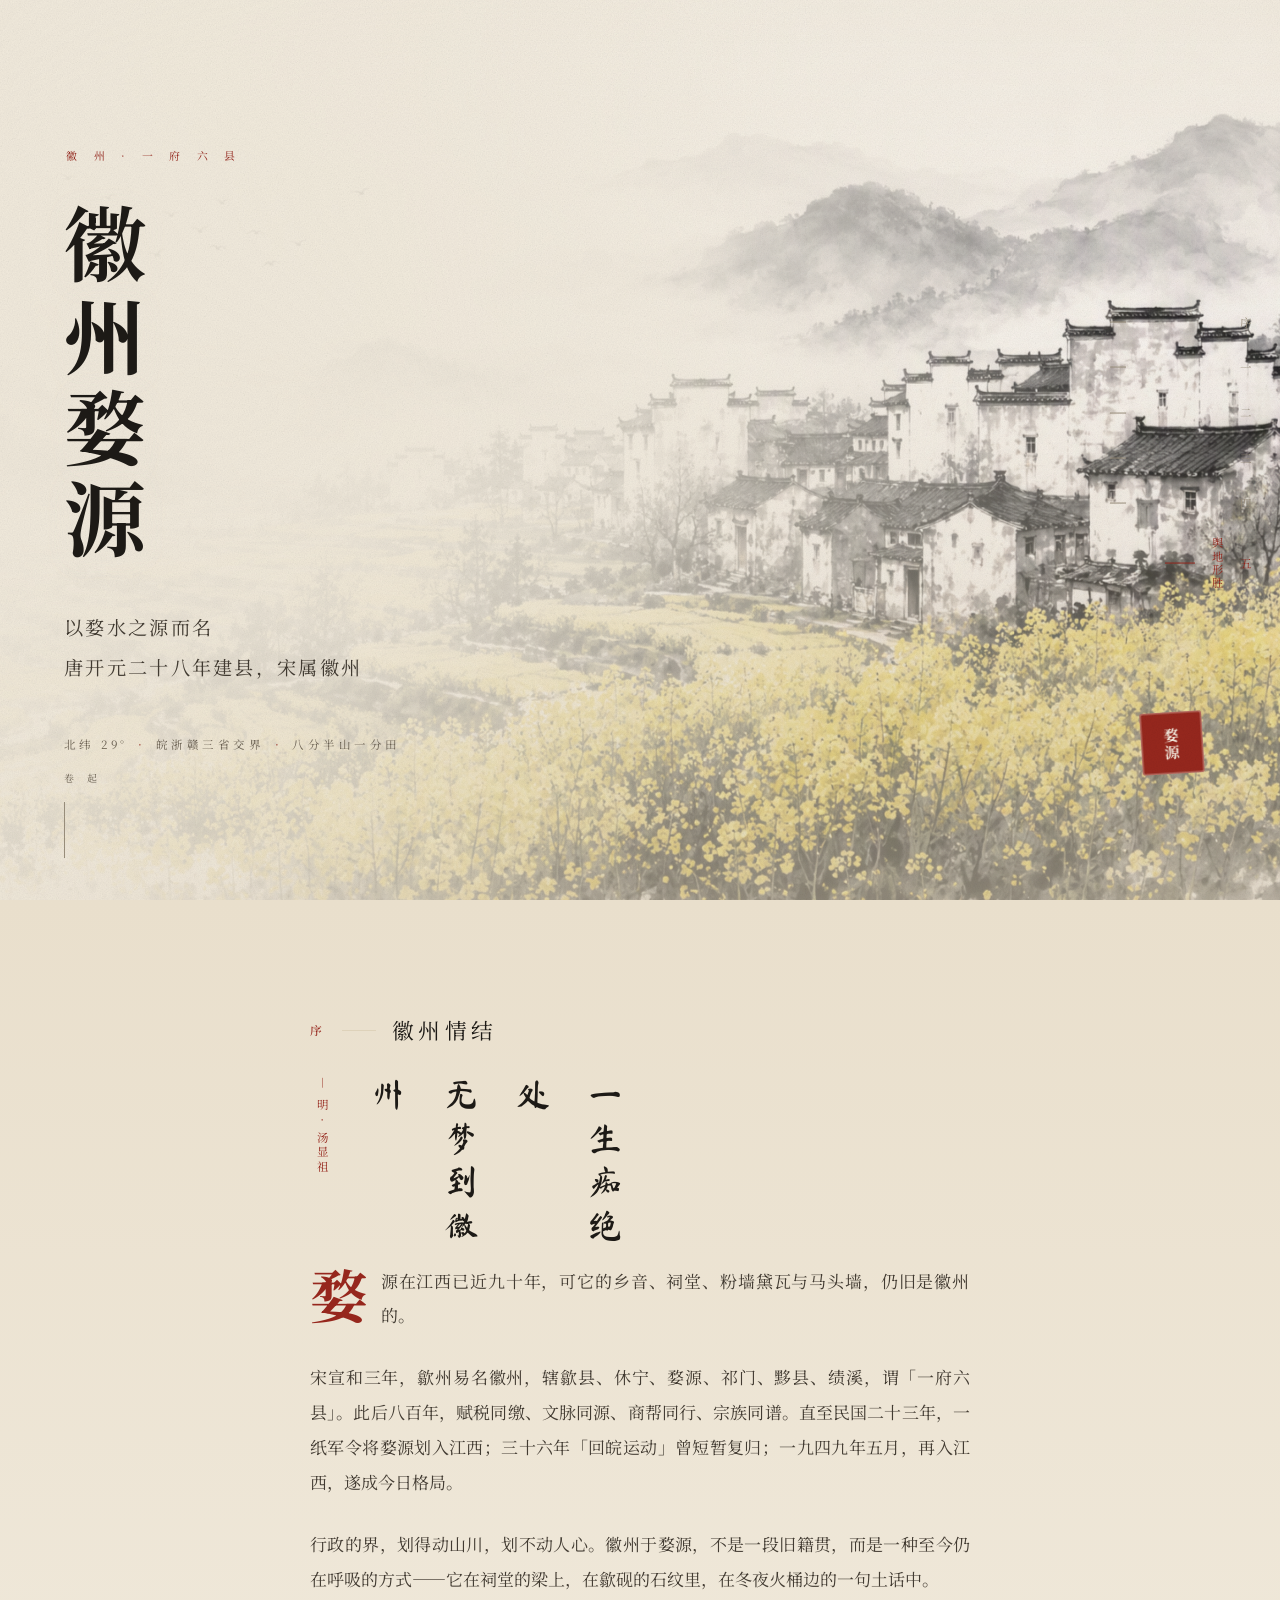
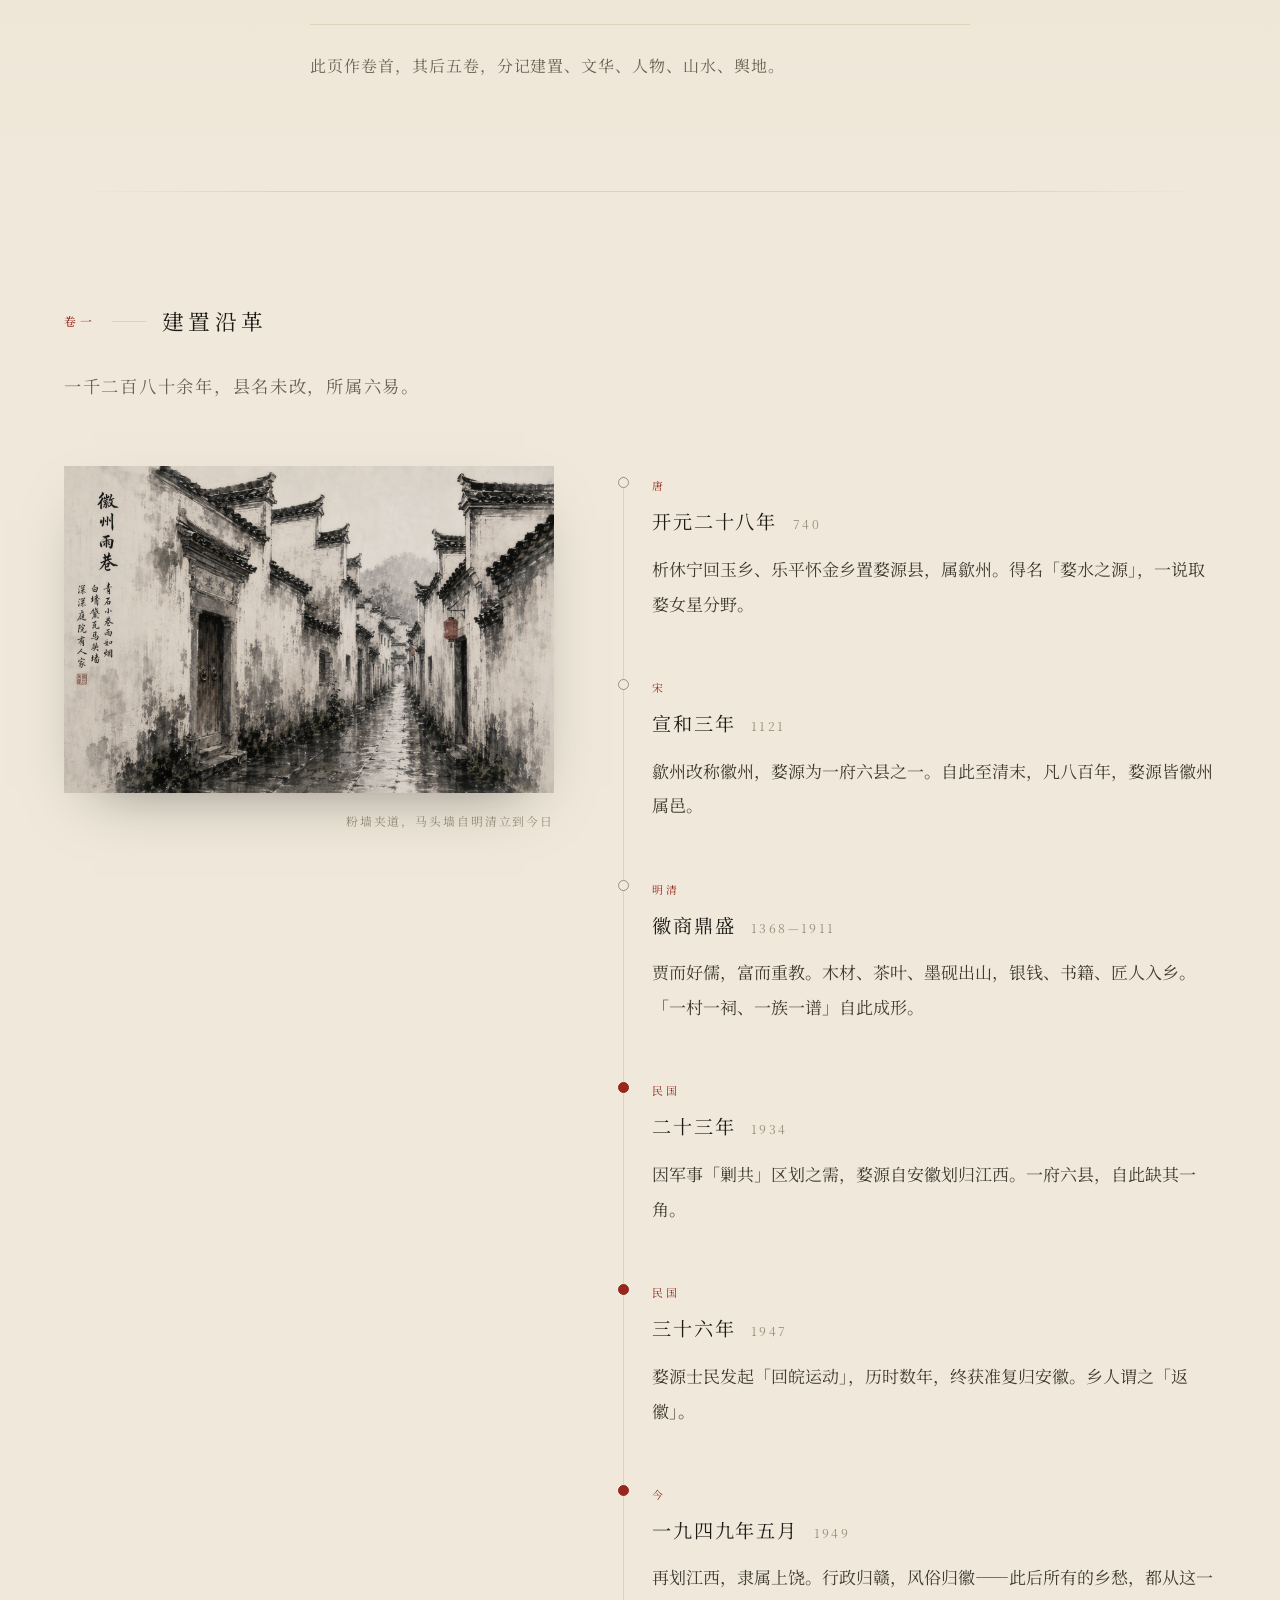
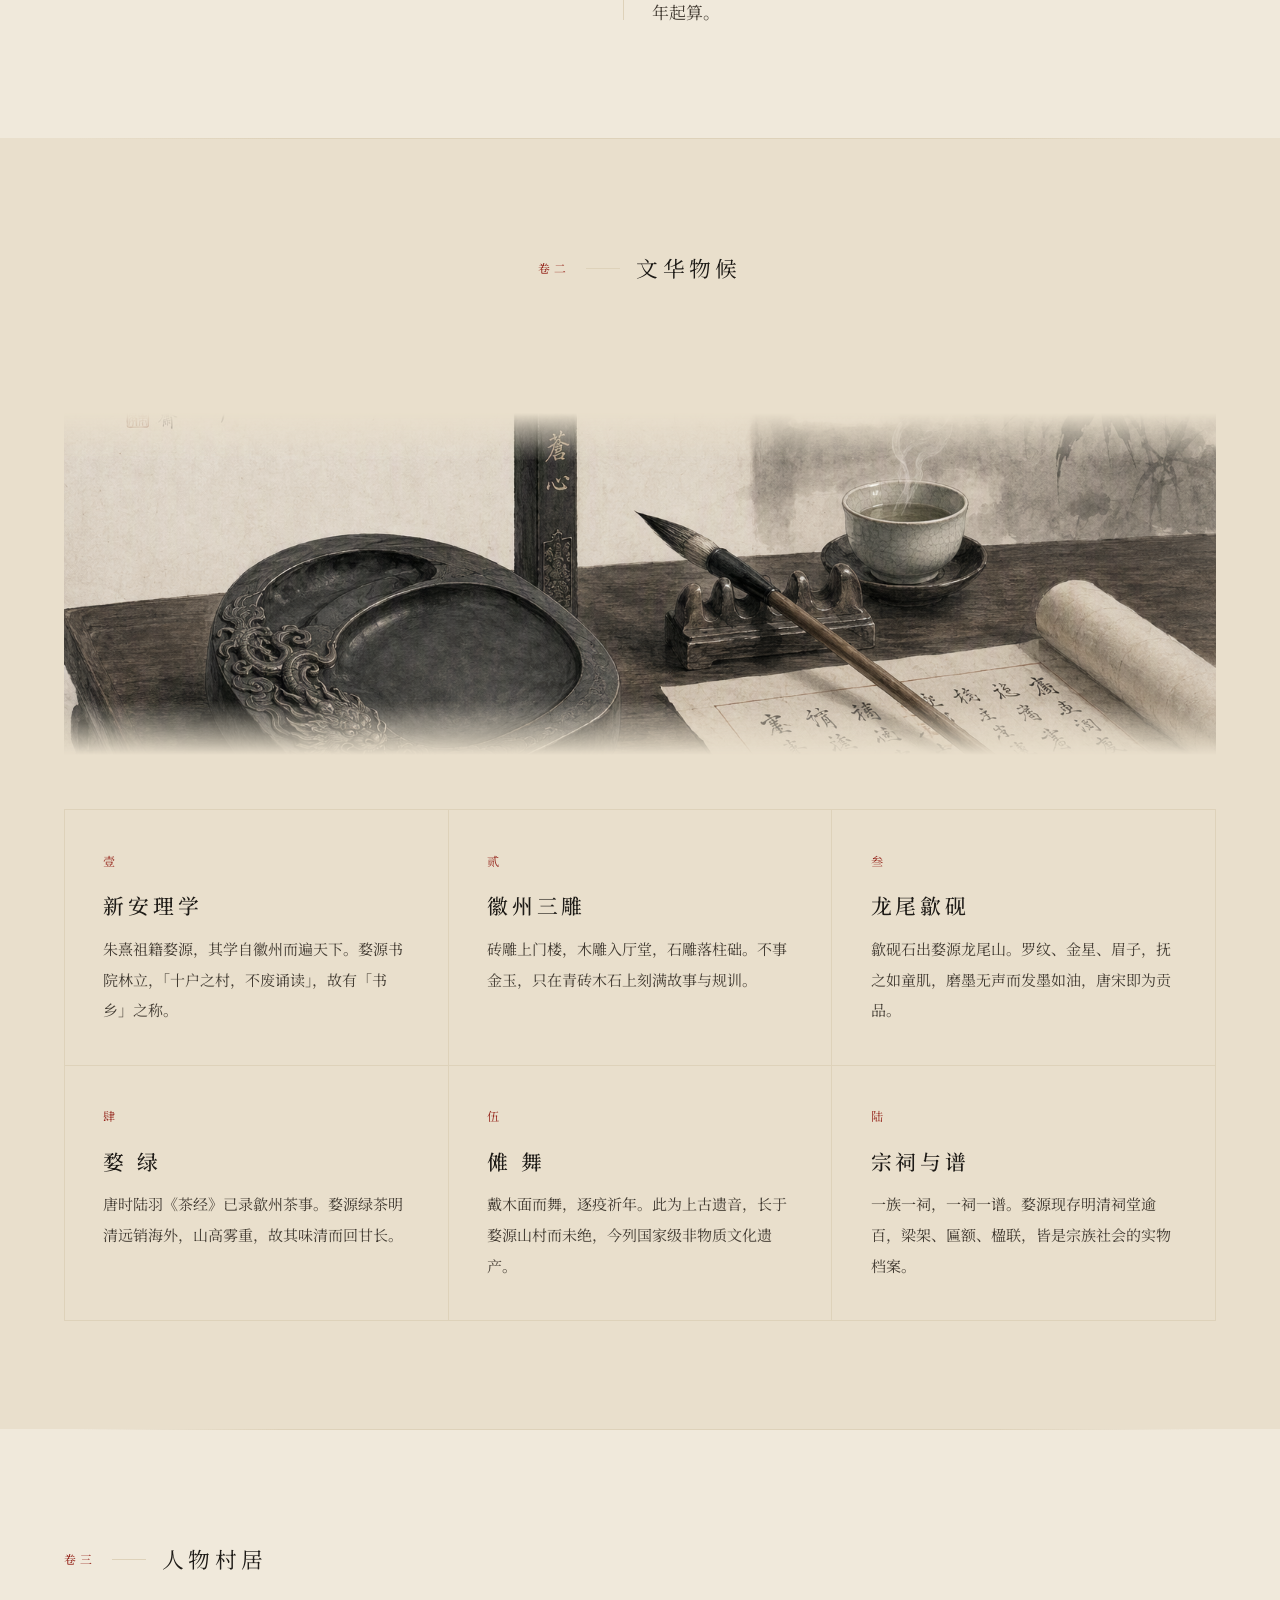
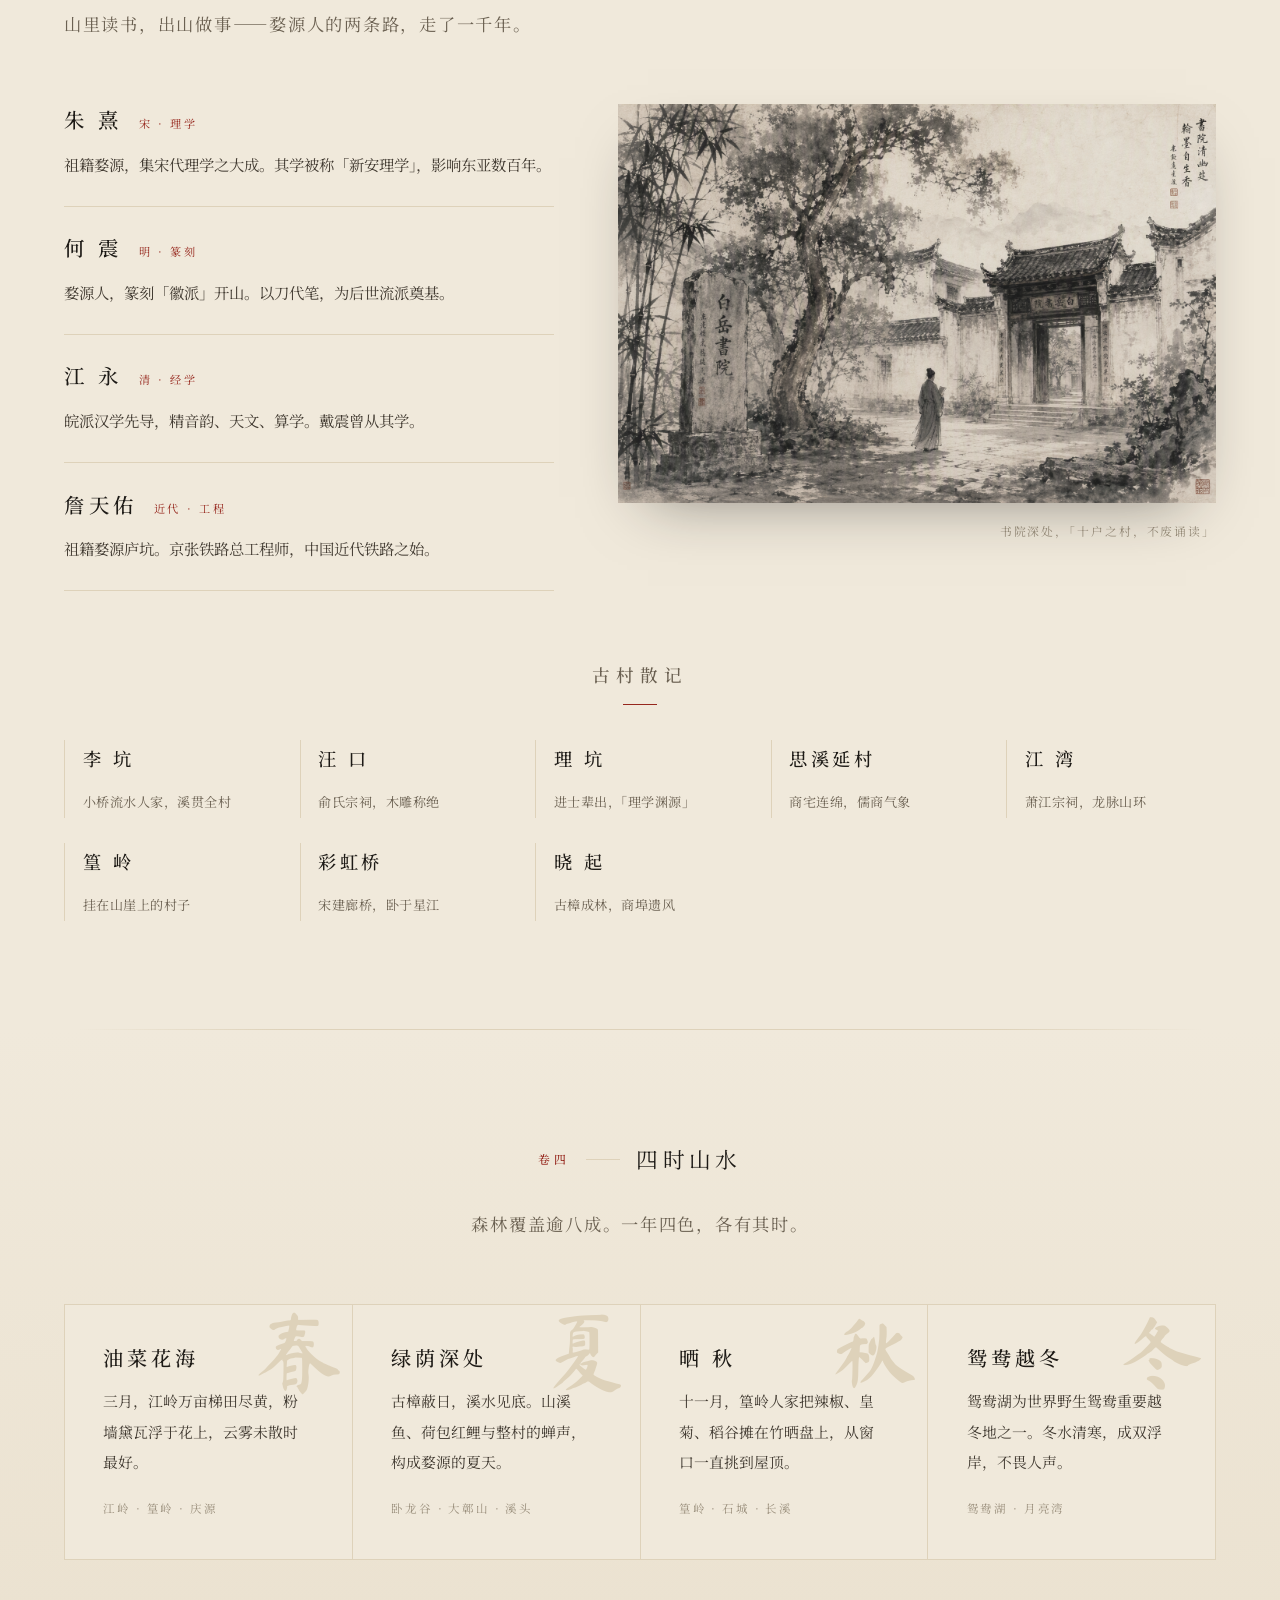
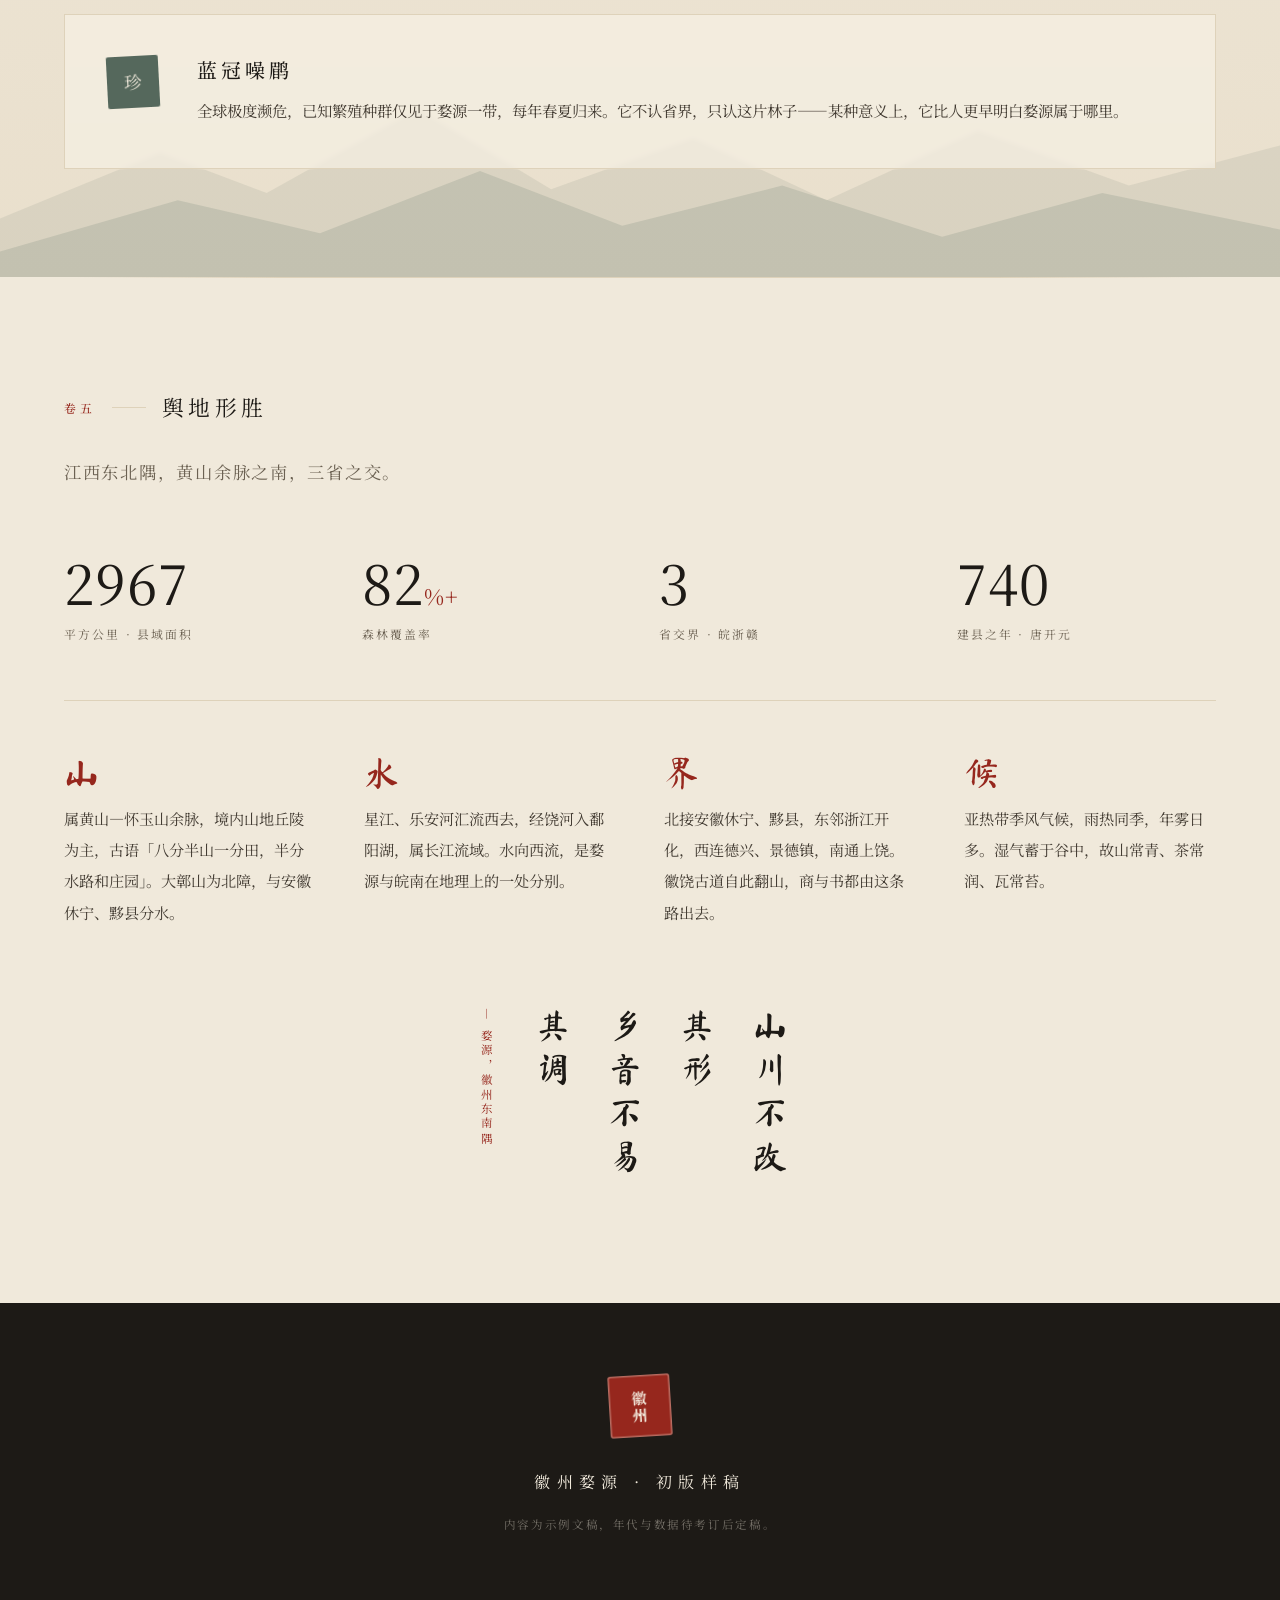
==== index.html @ 21526122 "新增条目详情页，首页内容可点开细读 首页只承载简介，人物、古村落、文化条目各自链到 detail.html?id=分类.条目， 共 18 篇详录。数据按三类拆成独立文件挂全局变量，不用 fetch， " ====
<!DOCTYPE html>
<html lang="zh-Hans">
<head>
<meta charset="UTF-8">
<meta name="viewport" content="width=device-width, initial-scale=1.0">
<title>徽州婺源 · 一府六县的东南隅</title>
<meta name="description" content="婺源，唐开元建县，宋属徽州，一府六县之一。此处记其历史、文化、人文、自然与地理。">
<link rel="preconnect" href="https://fonts.googleapis.com">
<link rel="preconnect" href="https://fonts.gstatic.com" crossorigin>
<link href="https://fonts.googleapis.com/css2?family=Noto+Serif+SC:wght@300;400;500;700;900&family=Ma+Shan+Zheng&display=swap" rel="stylesheet">
<link rel="stylesheet" href="assets/css/styles.css">
</head>
<body>

<div class="grain" aria-hidden="true"></div>

<!-- 侧边卷目 -->
<nav class="sidenav" aria-label="卷目">
  <ol>
    <li><a href="#xu" data-label="序"><span class="sidenav__tick"></span><span class="sidenav__txt">徽州情结</span></a></li>
    <li><a href="#shi" data-label="一"><span class="sidenav__tick"></span><span class="sidenav__txt">建置沿革</span></a></li>
    <li><a href="#wen" data-label="二"><span class="sidenav__tick"></span><span class="sidenav__txt">文华物候</span></a></li>
    <li><a href="#ren" data-label="三"><span class="sidenav__tick"></span><span class="sidenav__txt">人物村居</span></a></li>
    <li><a href="#zi" data-label="四"><span class="sidenav__tick"></span><span class="sidenav__txt">四时山水</span></a></li>
    <li><a href="#di" data-label="五"><span class="sidenav__tick"></span><span class="sidenav__txt">舆地形胜</span></a></li>
  </ol>
</nav>

<!-- 卷首 -->
<header class="hero">
  <div class="hero__img" style="background-image:url('assets/images/hero.png')"></div>
  <div class="hero__wash" aria-hidden="true"></div>

  <div class="hero__inner">
    <p class="hero__eyebrow">徽 州 · 一 府 六 县</p>
    <h1 class="hero__title" aria-label="徽州婺源">
      <span>徽</span><span>州</span><span>婺</span><span>源</span>
    </h1>
    <p class="hero__sub">以婺水之源而名<br>唐开元二十八年建县，宋属徽州</p>

    <div class="hero__meta">
      <span>北纬 29°</span><em>·</em><span>皖浙赣三省交界</span><em>·</em><span>八分半山一分田</span>
    </div>
  </div>

  <div class="seal seal--hero" aria-hidden="true"><span>婺</span><span>源</span></div>

  <a class="hero__scroll" href="#xu" aria-label="向下阅读">
    <span class="hero__scroll-txt">卷 起</span>
    <span class="hero__scroll-line"></span>
  </a>
</header>

<main>

<!-- 序 -->
<section class="chapter chapter--xu" id="xu">
  <div class="wrap wrap--narrow">
    <div class="ch-mark reveal"><b>序</b><i></i><span>徽州情结</span></div>

    <blockquote class="verse reveal">
      <p>一生痴绝处<br>无梦到徽州</p>
      <cite>— 明 · 汤显祖</cite>
    </blockquote>

    <div class="prose reveal">
      <p><span class="dropcap">婺</span>源在江西已近九十年，可它的乡音、祠堂、粉墙黛瓦与马头墙，仍旧是徽州的。</p>
      <p>宋宣和三年，歙州易名徽州，辖歙县、休宁、婺源、祁门、黟县、绩溪，谓「一府六县」。此后八百年，赋税同缴、文脉同源、商帮同行、宗族同谱。直至民国二十三年，一纸军令将婺源划入江西；三十六年「回皖运动」曾短暂复归；一九四九年五月，再入江西，遂成今日格局。</p>
      <p>行政的界，划得动山川，划不动人心。徽州于婺源，不是一段旧籍贯，而是一种至今仍在呼吸的方式——它在祠堂的梁上，在歙砚的石纹里，在冬夜火桶边的一句土话中。</p>
      <p class="prose__sign">此页作卷首，其后五卷，分记建置、文华、人物、山水、舆地。</p>
    </div>
  </div>
</section>

<!-- 卷一 历史 -->
<section class="chapter chapter--shi" id="shi">
  <div class="wrap">
    <div class="ch-head">
      <div class="ch-mark reveal"><b>卷一</b><i></i><span>建置沿革</span></div>
      <p class="ch-lede reveal">一千二百八十余年，县名未改，所属六易。</p>
    </div>

    <div class="split">
      <figure class="split__fig reveal">
        <img src="assets/images/history.png" alt="徽州古巷，粉墙马头墙夹一线青石路" loading="lazy">
        <figcaption>粉墙夹道，马头墙自明清立到今日</figcaption>
      </figure>

      <ol class="timeline">
        <li class="reveal">
          <span class="timeline__era">唐</span>
          <span class="timeline__year">开元二十八年<em>740</em></span>
          <p>析休宁回玉乡、乐平怀金乡置婺源县，属歙州。得名「婺水之源」，一说取婺女星分野。</p>
        </li>
        <li class="reveal">
          <span class="timeline__era">宋</span>
          <span class="timeline__year">宣和三年<em>1121</em></span>
          <p>歙州改称徽州，婺源为一府六县之一。自此至清末，凡八百年，婺源皆徽州属邑。</p>
        </li>
        <li class="reveal">
          <span class="timeline__era">明清</span>
          <span class="timeline__year">徽商鼎盛<em>1368—1911</em></span>
          <p>贾而好儒，富而重教。木材、茶叶、墨砚出山，银钱、书籍、匠人入乡。「一村一祠、一族一谱」自此成形。</p>
        </li>
        <li class="reveal timeline--turn">
          <span class="timeline__era">民国</span>
          <span class="timeline__year">二十三年<em>1934</em></span>
          <p>因军事「剿共」区划之需，婺源自安徽划归江西。一府六县，自此缺其一角。</p>
        </li>
        <li class="reveal timeline--turn">
          <span class="timeline__era">民国</span>
          <span class="timeline__year">三十六年<em>1947</em></span>
          <p>婺源士民发起「回皖运动」，历时数年，终获准复归安徽。乡人谓之「返徽」。</p>
        </li>
        <li class="reveal timeline--turn">
          <span class="timeline__era">今</span>
          <span class="timeline__year">一九四九年五月<em>1949</em></span>
          <p>再划江西，隶属上饶。行政归赣，风俗归徽——此后所有的乡愁，都从这一年起算。</p>
        </li>
      </ol>
    </div>
  </div>
</section>

<!-- 卷二 文化 -->
<section class="chapter chapter--wen" id="wen">
  <div class="wrap">
    <div class="ch-head ch-head--center">
      <div class="ch-mark reveal"><b>卷二</b><i></i><span>文华物候</span></div>
      <p class="ch-lede reveal">徽州文化的一支，长在婺源的山里：理学、三雕、砚墨、茶与傩。</p>
    </div>

    <figure class="banner reveal">
      <img src="assets/images/culture.png" alt="歙砚、墨条、毛笔与茶盏" loading="lazy">
    </figure>

    <div class="cards">
      <a class="card reveal" href="detail.html?id=culture.lixue">
        <span class="card__num">壹</span>
        <h3>新安理学</h3>
        <p>朱熹祖籍婺源，其学自徽州而遍天下。婺源书院林立，「十户之村，不废诵读」，故有「书乡」之称。</p>
      </a>
      <a class="card reveal" href="detail.html?id=culture.sandiao">
        <span class="card__num">贰</span>
        <h3>徽州三雕</h3>
        <p>砖雕上门楼，木雕入厅堂，石雕落柱础。不事金玉，只在青砖木石上刻满故事与规训。</p>
      </a>
      <a class="card reveal" href="detail.html?id=culture.yanshi">
        <span class="card__num">叁</span>
        <h3>龙尾歙砚</h3>
        <p>歙砚石出婺源龙尾山。罗纹、金星、眉子，抚之如童肌，磨墨无声而发墨如油，唐宋即为贡品。</p>
      </a>
      <a class="card reveal" href="detail.html?id=culture.wulv">
        <span class="card__num">肆</span>
        <h3>婺 绿</h3>
        <p>唐时陆羽《茶经》已录歙州茶事。婺源绿茶明清远销海外，山高雾重，故其味清而回甘长。</p>
      </a>
      <a class="card reveal" href="detail.html?id=culture.nuowu">
        <span class="card__num">伍</span>
        <h3>傩 舞</h3>
        <p>戴木面而舞，逐疫祈年。此为上古遗音，长于婺源山村而未绝，今列国家级非物质文化遗产。</p>
      </a>
      <a class="card reveal" href="detail.html?id=culture.zongci">
        <span class="card__num">陆</span>
        <h3>宗祠与谱</h3>
        <p>一族一祠，一祠一谱。婺源现存明清祠堂逾百，梁架、匾额、楹联，皆是宗族社会的实物档案。</p>
      </a>
    </div>
  </div>
</section>

<!-- 卷三 人文 -->
<section class="chapter chapter--ren" id="ren">
  <div class="wrap">
    <div class="ch-head">
      <div class="ch-mark reveal"><b>卷三</b><i></i><span>人物村居</span></div>
      <p class="ch-lede reveal">山里读书，出山做事——婺源人的两条路，走了一千年。</p>
    </div>

    <div class="split split--rev">
      <figure class="split__fig reveal">
        <img src="assets/images/people.png" alt="徽州书院庭院，古木石阶与白墙黑瓦" loading="lazy">
        <figcaption>书院深处，「十户之村，不废诵读」</figcaption>
      </figure>

      <ul class="people">
        <li class="reveal"><h4><a class="lnk" href="detail.html?id=people.zhuxi">朱 熹</a></h4><span>宋 · 理学</span><p>祖籍婺源，集宋代理学之大成。其学被称「新安理学」，影响东亚数百年。</p></li>
        <li class="reveal"><h4><a class="lnk" href="detail.html?id=people.hezhen">何 震</a></h4><span>明 · 篆刻</span><p>婺源人，篆刻「徽派」开山。以刀代笔，为后世流派奠基。</p></li>
        <li class="reveal"><h4><a class="lnk" href="detail.html?id=people.jiangyong">江 永</a></h4><span>清 · 经学</span><p>皖派汉学先导，精音韵、天文、算学。戴震曾从其学。</p></li>
        <li class="reveal"><h4><a class="lnk" href="detail.html?id=people.zhantianyou">詹天佑</a></h4><span>近代 · 工程</span><p>祖籍婺源庐坑。京张铁路总工程师，中国近代铁路之始。</p></li>
      </ul>
    </div>

    <div class="villages">
      <h3 class="villages__t reveal">古村散记</h3>
      <div class="villages__grid">
        <a class="vil reveal" href="detail.html?id=villages.likeng"><b>李 坑</b><span>小桥流水人家，溪贯全村</span></a>
        <a class="vil reveal" href="detail.html?id=villages.wangkou"><b>汪 口</b><span>俞氏宗祠，木雕称绝</span></a>
        <a class="vil reveal" href="detail.html?id=villages.liyuan"><b>理 坑</b><span>进士辈出，「理学渊源」</span></a>
        <a class="vil reveal" href="detail.html?id=villages.sixiyancun"><b>思溪延村</b><span>商宅连绵，儒商气象</span></a>
        <a class="vil reveal" href="detail.html?id=villages.jiangwan"><b>江 湾</b><span>萧江宗祠，龙脉山环</span></a>
        <a class="vil reveal" href="detail.html?id=villages.huangling"><b>篁 岭</b><span>挂在山崖上的村子</span></a>
        <a class="vil reveal" href="detail.html?id=villages.hongqiao"><b>彩虹桥</b><span>宋建廊桥，卧于星江</span></a>
        <a class="vil reveal" href="detail.html?id=villages.xiaoqi"><b>晓 起</b><span>古樟成林，商埠遗风</span></a>
      </div>
    </div>
  </div>
</section>

<!-- 卷四 自然 -->
<section class="chapter chapter--zi" id="zi">
  <div class="ink-mountains" aria-hidden="true">
    <svg viewBox="0 0 1440 320" preserveAspectRatio="none">
      <path d="M0 240 L180 150 L300 205 L470 90 L620 200 L780 130 L930 215 L1100 120 L1270 195 L1440 140 L1440 320 L0 320Z" fill="currentColor" opacity=".10"/>
      <path d="M0 285 L200 215 L360 260 L540 175 L700 250 L880 195 L1060 265 L1240 205 L1440 255 L1440 320 L0 320Z" fill="currentColor" opacity=".16"/>
    </svg>
  </div>

  <div class="wrap">
    <div class="ch-head ch-head--center">
      <div class="ch-mark reveal"><b>卷四</b><i></i><span>四时山水</span></div>
      <p class="ch-lede reveal">森林覆盖逾八成。一年四色，各有其时。</p>
    </div>

    <div class="seasons">
      <article class="season season--spring reveal">
        <span class="season__ord">春</span>
        <h3>油菜花海</h3>
        <p>三月，江岭万亩梯田尽黄，粉墙黛瓦浮于花上，云雾未散时最好。</p>
        <em class="season__tag">江岭 · 篁岭 · 庆源</em>
      </article>
      <article class="season season--summer reveal">
        <span class="season__ord">夏</span>
        <h3>绿荫深处</h3>
        <p>古樟蔽日，溪水见底。山溪鱼、荷包红鲤与整村的蝉声，构成婺源的夏天。</p>
        <em class="season__tag">卧龙谷 · 大鄣山 · 溪头</em>
      </article>
      <article class="season season--autumn reveal">
        <span class="season__ord">秋</span>
        <h3>晒 秋</h3>
        <p>十一月，篁岭人家把辣椒、皇菊、稻谷摊在竹晒盘上，从窗口一直挑到屋顶。</p>
        <em class="season__tag">篁岭 · 石城 · 长溪</em>
      </article>
      <article class="season season--winter reveal">
        <span class="season__ord">冬</span>
        <h3>鸳鸯越冬</h3>
        <p>鸳鸯湖为世界野生鸳鸯重要越冬地之一。冬水清寒，成双浮岸，不畏人声。</p>
        <em class="season__tag">鸳鸯湖 · 月亮湾</em>
      </article>
    </div>

    <div class="rare reveal">
      <div class="rare__mark">珍</div>
      <div class="rare__body">
        <h3>蓝冠噪鹛</h3>
        <p>全球极度濒危，已知繁殖种群仅见于婺源一带，每年春夏归来。它不认省界，只认这片林子——某种意义上，它比人更早明白婺源属于哪里。</p>
      </div>
    </div>
  </div>
</section>

<!-- 卷五 地理 -->
<section class="chapter chapter--di" id="di">
  <div class="wrap">
    <div class="ch-head">
      <div class="ch-mark reveal"><b>卷五</b><i></i><span>舆地形胜</span></div>
      <p class="ch-lede reveal">江西东北隅，黄山余脉之南，三省之交。</p>
    </div>

    <div class="figures">
      <div class="fig reveal"><b>2967</b><span>平方公里 · 县域面积</span></div>
      <div class="fig reveal"><b>82<i>%+</i></b><span>森林覆盖率</span></div>
      <div class="fig reveal"><b>3</b><span>省交界 · 皖浙赣</span></div>
      <div class="fig reveal"><b>740</b><span>建县之年 · 唐开元</span></div>
    </div>

    <div class="geo">
      <div class="geo__col reveal">
        <h4>山</h4>
        <p>属黄山—怀玉山余脉，境内山地丘陵为主，古语「八分半山一分田，半分水路和庄园」。大鄣山为北障，与安徽休宁、黟县分水。</p>
      </div>
      <div class="geo__col reveal">
        <h4>水</h4>
        <p>星江、乐安河汇流西去，经饶河入鄱阳湖，属长江流域。水向西流，是婺源与皖南在地理上的一处分别。</p>
      </div>
      <div class="geo__col reveal">
        <h4>界</h4>
        <p>北接安徽休宁、黟县，东邻浙江开化，西连德兴、景德镇，南通上饶。徽饶古道自此翻山，商与书都由这条路出去。</p>
      </div>
      <div class="geo__col reveal">
        <h4>候</h4>
        <p>亚热带季风气候，雨热同季，年雾日多。湿气蓄于谷中，故山常青、茶常润、瓦常苔。</p>
      </div>
    </div>

    <blockquote class="verse verse--end reveal">
      <p>山川不改其形<br>乡音不易其调</p>
      <cite>— 婺源，徽州东南隅</cite>
    </blockquote>
  </div>
</section>

</main>

<footer class="foot">
  <div class="wrap">
    <div class="foot__seal seal" aria-hidden="true"><span>徽</span><span>州</span></div>
    <p class="foot__line">徽州婺源 · 初版样稿</p>
    <p class="foot__note">内容为示例文稿，年代与数据待考订后定稿。</p>
  </div>
</footer>

<script src="assets/js/main.js"></script>
</body>
</html>
---- assets/css/styles.css ----
/* ============================================================
   徽州婺源 — 初版样式
   宣纸 / 墨 / 朱砂 / 远山青
   ============================================================ */

:root{
  --paper:        #f0e9db;
  --paper-warm:   #e9dfcc;
  --paper-deep:   #ded2ba;
  --ink:          #1d1a16;
  --ink-soft:     #423b32;
  --ink-mid:      #6b6152;
  --ink-faint:    #9a8f7c;
  --cinnabar:     #96271d;
  --cinnabar-lit: #b23a26;
  --celadon:      #55685c;
  --gold:         #9c7c37;

  --serif: "Noto Serif SC", "Songti SC", "STSong", "Source Han Serif SC",
           "SimSun", "Georgia", serif;
  --kai:   "Kaiti SC", "STKaiti", "KaiTi", var(--serif);
  --hand:  "Ma Shan Zheng", var(--kai);

  --gut: clamp(1.5rem, 5vw, 6rem);
  --ease: cubic-bezier(.22,.61,.36,1);
}

*,*::before,*::after{ box-sizing:border-box; }

html{ scroll-behavior:smooth; }

body{
  margin:0;
  background:var(--paper);
  color:var(--ink-soft);
  font-family:var(--serif);
  font-weight:400;
  font-size:clamp(15px,.55vw + 13px,17px);
  line-height:2.05;
  -webkit-font-smoothing:antialiased;
  text-rendering:optimizeLegibility;
  overflow-x:hidden;
}

img{ display:block; max-width:100%; }
h1,h2,h3,h4{ font-weight:500; color:var(--ink); line-height:1.4; margin:0; }
p{ margin:0; }
a{ color:inherit; text-decoration:none; }
ol,ul{ margin:0; padding:0; list-style:none; }

/* ---------- 纸纹颗粒 ---------- */
.grain{
  position:fixed; inset:0; z-index:9999; pointer-events:none;
  opacity:.32; mix-blend-mode:multiply;
  background-image:url("data:image/svg+xml,%3Csvg xmlns='http://www.w3.org/2000/svg' width='220' height='220'%3E%3Cfilter id='n'%3E%3CfeTurbulence type='fractalNoise' baseFrequency='.82' numOctaves='4' stitchTiles='stitch'/%3E%3CfeColorMatrix type='saturate' values='0'/%3E%3C/filter%3E%3Crect width='220' height='220' filter='url(%23n)' opacity='.5'/%3E%3C/svg%3E");
}

/* ---------- 布局 ---------- */
.wrap{ width:min(1180px, 100% - var(--gut)*2); margin-inline:auto; }
.wrap--narrow{ width:min(660px, 100% - var(--gut)*2); }

.chapter{ position:relative; padding:clamp(6rem,12vh,11rem) 0; }
.chapter + .chapter::before{
  content:""; position:absolute; top:0; left:50%; transform:translateX(-50%);
  width:min(1180px,88%); height:1px;
  background:linear-gradient(90deg,transparent,var(--paper-deep) 18%,var(--paper-deep) 82%,transparent);
}

/* ============================================================
   卷首 HERO
   ============================================================ */
.hero{
  position:relative; min-height:100svh;
  display:flex; align-items:center;
  padding-block:clamp(3.5rem,9vh,6rem);
  overflow:hidden;
  background:var(--paper-warm);
}
.hero__img{
  position:absolute; inset:0;
  background-size:cover; background-position:center 58%;
  filter:saturate(.72) contrast(1.02);
  animation:heroDrift 40s var(--ease) forwards;
}
@keyframes heroDrift{ from{ transform:scale(1.1); } to{ transform:scale(1.005); } }

.hero__wash{
  position:absolute; inset:0;
  background:
    radial-gradient(118% 88% at 18% 45%, rgba(240,233,219,.97) 0%, rgba(240,233,219,.74) 30%, rgba(240,233,219,0) 62%),
    linear-gradient(100deg, rgba(240,233,219,.93) 0%, rgba(240,233,219,.6) 30%, rgba(240,233,219,0) 56%),
    linear-gradient(180deg, rgba(240,233,219,.68) 0%, rgba(240,233,219,0) 38%, rgba(222,210,186,.58) 100%);
}

.hero__inner{
  position:relative; z-index:2;
  width:min(1180px, 100% - var(--gut)*2); margin-inline:auto;
}

.hero__eyebrow{
  font-size:.68rem; letter-spacing:.62em; color:var(--cinnabar);
  margin-bottom:2.2rem; padding-left:.2em;
  opacity:0; animation:rise 1.1s .25s var(--ease) forwards;
}

.hero__title{
  writing-mode:vertical-rl; text-orientation:upright;
  font-size:clamp(3.2rem, 6.4vw, 5.4rem);
  font-weight:700; letter-spacing:.12em; line-height:1;
  color:var(--ink);
  height:auto; margin-bottom:2.4rem;
}
.hero__title span{
  display:inline-block; opacity:0;
  animation:brush 1.15s var(--ease) forwards;
  text-shadow:0 2px 26px rgba(240,233,219,.9);
}
.hero__title span:nth-child(1){ animation-delay:.45s; }
.hero__title span:nth-child(2){ animation-delay:.62s; }
.hero__title span:nth-child(3){ animation-delay:.79s; }
.hero__title span:nth-child(4){ animation-delay:.96s; }
@keyframes brush{
  from{ opacity:0; transform:translateY(-.34em); filter:blur(7px); }
  to  { opacity:1; transform:none;               filter:blur(0); }
}

.hero__sub{
  font-family:var(--kai);
  font-size:clamp(1rem,1.5vw,1.22rem); line-height:2.1;
  color:var(--ink-soft); letter-spacing:.12em;
  opacity:0; animation:rise 1.2s 1.25s var(--ease) forwards;
}

.hero__meta{
  display:flex; flex-wrap:wrap; align-items:center; gap:.9em;
  margin-top:2.8rem;
  font-size:.72rem; letter-spacing:.3em; color:var(--ink-mid);
  opacity:0; animation:rise 1.2s 1.5s var(--ease) forwards;
}
.hero__meta em{ color:var(--cinnabar); font-style:normal; }

@keyframes rise{ from{ opacity:0; transform:translateY(14px); } to{ opacity:1; transform:none; } }

.hero__scroll{
  position:absolute; z-index:3;
  left:max(var(--gut), (100vw - 1180px) / 2); bottom:2.6rem;
  display:flex; flex-direction:column; align-items:flex-start; gap:.9rem;
  opacity:0; animation:rise 1.2s 1.85s var(--ease) forwards;
}
.hero__scroll-txt{
  font-size:.62rem; letter-spacing:.5em; color:var(--ink-mid);
  text-shadow:0 0 12px rgba(240,233,219,.95), 0 0 5px rgba(240,233,219,.95);
}
.hero__scroll-line{
  width:1px; height:56px; background:var(--ink-faint);
  transform-origin:top; animation:drip 2.6s 2.6s infinite var(--ease);
}
@keyframes drip{ 0%,100%{ transform:scaleY(.35); opacity:.4; } 45%{ transform:scaleY(1); opacity:1; } }

/* ---------- 印章 ---------- */
.seal{
  display:grid; place-content:center;
  width:62px; height:62px;
  background:var(--cinnabar); color:#f6efe2;
  font-size:.94rem; font-weight:700; letter-spacing:.06em; line-height:1.15;
  border-radius:3px; padding:.35rem;
  box-shadow:inset 0 0 0 1.5px rgba(246,239,226,.35);
  transform:rotate(-3.5deg);
}
.seal span{ display:block; text-align:center; }
.seal--hero{
  position:absolute; z-index:3;
  right:clamp(1.6rem,6vw,7rem); bottom:clamp(4rem,14vh,9rem);
  opacity:0; animation:stamp .7s 2.1s var(--ease) forwards;
}
@keyframes stamp{
  0%  { opacity:0; transform:rotate(-3.5deg) scale(1.5); }
  60% { opacity:1; transform:rotate(-3.5deg) scale(.96); }
  100%{ opacity:1; transform:rotate(-3.5deg) scale(1); }
}

/* ============================================================
   侧边卷目
   ============================================================ */
.sidenav{
  position:fixed; z-index:60;
  right:clamp(.9rem,2vw,2.1rem); top:50%; transform:translateY(-50%);
}
.sidenav ol{ display:flex; flex-direction:column; gap:1.35rem; align-items:flex-end; }
.sidenav a{
  display:flex; align-items:center; gap:.7rem;
  font-size:.7rem; letter-spacing:.2em; color:var(--ink-faint);
  transition:color .4s var(--ease);
}
.sidenav__txt{
  writing-mode:vertical-rl;
  max-height:0; overflow:hidden; opacity:0;
  transition:max-height .5s var(--ease), opacity .4s var(--ease);
}
.sidenav__tick{
  width:16px; height:1px; background:currentColor;
  transition:width .4s var(--ease), background .4s var(--ease);
}
.sidenav a::after{
  content:attr(data-label);
  font-size:.72rem; color:inherit;
}
.sidenav a:hover,
.sidenav a.is-on{ color:var(--cinnabar); }
.sidenav a:hover .sidenav__tick,
.sidenav a.is-on .sidenav__tick{ width:30px; }
.sidenav a:hover .sidenav__txt{ max-height:8em; opacity:1; }
.sidenav a.is-on .sidenav__txt{ max-height:8em; opacity:1; }

/* ============================================================
   章节头
   ============================================================ */
.ch-mark{
  display:flex; align-items:center; gap:1rem;
  font-size:.74rem; letter-spacing:.34em; color:var(--ink-mid);
  margin-bottom:1.5rem;
}
.ch-mark b{
  font-weight:500; color:var(--cinnabar);
  writing-mode:horizontal-tb;
}
.ch-mark i{ width:34px; height:1px; background:var(--paper-deep); }
.ch-mark span{ color:var(--ink); font-size:1.36rem; letter-spacing:.2em; }

.ch-head{ margin-bottom:clamp(3rem,7vh,5.5rem); }
.ch-head--center{ text-align:center; }
.ch-head--center .ch-mark{ justify-content:center; }
.ch-lede{
  font-family:var(--kai);
  font-size:clamp(1rem,1.35vw,1.16rem); color:var(--ink-mid);
  letter-spacing:.1em; max-width:46em;
}
.ch-head--center .ch-lede{ margin-inline:auto; }

/* ============================================================
   序 · 徽州情结
   ============================================================ */
.chapter--xu{ background:linear-gradient(180deg,var(--paper-warm),var(--paper)); }

.verse{
  margin:0 0 3.4rem; padding:0;
  font-family:var(--hand);
  writing-mode:vertical-rl;
  height:11em; margin-inline:auto;
}
.verse p{
  font-size:clamp(1.5rem,3vw,2.15rem);
  letter-spacing:.28em; color:var(--ink);
  line-height:2.1;
}
.verse cite{
  display:block; font-family:var(--serif); font-style:normal;
  font-size:.72rem; letter-spacing:.24em; color:var(--cinnabar);
  margin-right:1.6em;
}
.verse--end{ margin:5rem auto 0; }

.prose p{ margin-bottom:1.6em; text-align:justify; text-justify:inter-ideograph; }
.prose p:last-child{ margin-bottom:0; }
.dropcap{
  float:left;
  font-size:3.4em; line-height:.92; font-weight:700;
  color:var(--cinnabar);
  margin:.06em .22em 0 0;
}
.prose__sign{
  font-family:var(--kai); color:var(--ink-mid);
  font-size:.94em; letter-spacing:.06em;
  padding-top:1.6em; border-top:1px solid var(--paper-deep);
}

/* ============================================================
   分栏（图 + 内容）
   ============================================================ */
.split{
  display:grid; grid-template-columns:minmax(0,.82fr) minmax(0,1fr);
  gap:clamp(2.5rem,5vw,5rem); align-items:start;
}
.split--rev .split__fig{ order:2; }

.split__fig{ margin:0; position:sticky; top:12vh; }
.split__fig img{
  width:100%; height:auto;
  filter:saturate(.7) contrast(1.03);
  box-shadow:0 24px 60px -30px rgba(29,26,22,.5);
}
.split__fig figcaption{
  margin-top:1rem; font-size:.74rem; letter-spacing:.16em;
  color:var(--ink-faint); text-align:right;
}

/* ---------- 年表 ---------- */
.timeline{ position:relative; padding-left:2.1rem; }
.timeline::before{
  content:""; position:absolute; left:5px; top:.6em; bottom:.6em;
  width:1px; background:var(--paper-deep);
}
.timeline li{ position:relative; padding-bottom:2.9rem; }
.timeline li:last-child{ padding-bottom:0; }
.timeline li::before{
  content:""; position:absolute; left:-2.1rem; top:.62em;
  width:11px; height:11px; border-radius:50%;
  background:var(--paper); border:1px solid var(--ink-faint);
}
.timeline--turn::before{ background:var(--cinnabar) !important; border-color:var(--cinnabar) !important; }

.timeline__era{
  display:inline-block;
  font-size:.68rem; letter-spacing:.3em; color:var(--cinnabar);
  margin-bottom:.3rem;
}
.timeline__year{
  display:flex; align-items:baseline; gap:.8em;
  font-size:1.2rem; color:var(--ink); letter-spacing:.1em;
  margin-bottom:.7rem;
}
.timeline__year em{
  font-style:normal; font-size:.76rem; letter-spacing:.2em;
  color:var(--ink-faint);
}
.timeline p{ color:var(--ink-soft); }

/* ============================================================
   卷二 文化
   ============================================================ */
.chapter--wen{ background:var(--paper-warm); }

.banner{ margin:0 0 clamp(2.5rem,6vh,4.5rem); overflow:hidden; }
.banner img{
  width:100%; height:clamp(230px,38vh,400px); object-fit:cover;
  object-position:center 60%;
  filter:saturate(.66) contrast(1.04);
  mask-image:linear-gradient(180deg,transparent,#000 14%,#000 84%,transparent);
}

.cards{
  display:grid; gap:1px;
  grid-template-columns:1fr;
  background:var(--paper-deep);
  border:1px solid var(--paper-deep);
}
@media (min-width:600px){ .cards{ grid-template-columns:repeat(2,1fr); } }
@media (min-width:900px){ .cards{ grid-template-columns:repeat(3,1fr); } }
.card{
  background:var(--paper-warm);
  padding:clamp(1.8rem,3vw,2.6rem);
  transition:background .55s var(--ease);
}
.card:hover{ background:var(--paper); }
.card__num{
  display:block; font-size:.76rem; letter-spacing:.3em;
  color:var(--cinnabar); margin-bottom:1.1rem;
}
.card h3{
  font-size:1.3rem; letter-spacing:.18em; margin-bottom:.85rem;
}
.card p{ font-size:.94rem; color:var(--ink-soft); }

/* ============================================================
   卷三 人文
   ============================================================ */
.people li{
  padding:1.6rem 0; border-bottom:1px solid var(--paper-deep);
}
.people li:first-child{ padding-top:0; }
.people h4{
  display:inline-block; font-size:1.28rem; letter-spacing:.22em;
  margin-right:1rem;
}
.people span{
  font-size:.7rem; letter-spacing:.24em; color:var(--cinnabar);
}
.people p{ margin-top:.6rem; color:var(--ink-soft); font-size:.96rem; }

.villages{ margin-top:clamp(3.5rem,8vh,6rem); }
.villages__t{
  font-size:1.1rem; letter-spacing:.34em; color:var(--ink-mid);
  text-align:center; margin-bottom:2.2rem;
}
.villages__t::after{
  content:""; display:block; width:34px; height:1px;
  background:var(--cinnabar); margin:1rem auto 0;
}
.villages__grid{
  display:grid; gap:1.6rem;
  grid-template-columns:repeat(auto-fit,minmax(180px,1fr));
}
.vil{
  border-left:1px solid var(--paper-deep); padding-left:1.1rem;
  transition:border-color .45s var(--ease);
}
.vil:hover{ border-color:var(--cinnabar); }
.vil b{
  display:block; font-size:1.14rem; font-weight:500; color:var(--ink);
  letter-spacing:.2em; margin-bottom:.35rem;
}
.vil span{ font-size:.82rem; color:var(--ink-mid); letter-spacing:.04em; }

/* ============================================================
   卷四 自然
   ============================================================ */
.chapter--zi{
  background:linear-gradient(180deg,var(--paper),var(--paper-warm));
  overflow:hidden;
}
.ink-mountains{
  position:absolute; left:0; right:0; bottom:0; z-index:0;
  color:var(--celadon); pointer-events:none;
}
.ink-mountains svg{ width:100%; height:clamp(180px,26vh,320px); display:block; }
.chapter--zi .wrap{ position:relative; z-index:1; }

.seasons{
  display:grid; gap:1px;
  grid-template-columns:1fr;
  background:var(--paper-deep); border:1px solid var(--paper-deep);
}
@media (min-width:560px){ .seasons{ grid-template-columns:repeat(2,1fr); } }
@media (min-width:1040px){ .seasons{ grid-template-columns:repeat(4,1fr); } }
.season{
  background:var(--paper);
  padding:clamp(1.9rem,3vw,2.5rem);
  position:relative; overflow:hidden;
}
.season__ord{
  position:absolute; right:.6rem; top:.2rem;
  font-family:var(--hand);
  font-size:5.4rem; line-height:1; color:var(--paper-deep);
  transition:color .6s var(--ease), transform .6s var(--ease);
}
.season:hover .season__ord{ transform:translateY(-4px); }
.season--spring:hover .season__ord{ color:#d8c274; }
.season--summer:hover .season__ord{ color:#8fa48c; }
.season--autumn:hover .season__ord{ color:#c58a53; }
.season--winter:hover .season__ord{ color:#93a4ac; }

.season h3{
  position:relative; font-size:1.26rem; letter-spacing:.2em;
  margin-bottom:.9rem;
}
.season p{ position:relative; font-size:.93rem; color:var(--ink-soft); }
.season__tag{
  position:relative; display:block; margin-top:1.2rem;
  font-style:normal; font-size:.72rem; letter-spacing:.16em;
  color:var(--ink-faint);
}

.rare{
  display:flex; gap:clamp(1.4rem,3vw,2.4rem); align-items:flex-start;
  margin-top:clamp(2.5rem,6vh,4rem);
  padding:clamp(1.8rem,3.4vw,2.6rem);
  background:rgba(246,240,228,.72);
  border:1px solid var(--paper-deep);
  backdrop-filter:blur(2px);
}
.rare__mark{
  flex:none; display:grid; place-content:center;
  width:52px; height:52px;
  background:var(--celadon); color:var(--paper);
  font-size:1.1rem; border-radius:2px;
  transform:rotate(-3deg);
}
.rare h3{ font-size:1.24rem; letter-spacing:.2em; margin-bottom:.7rem; }
.rare p{ color:var(--ink-soft); font-size:.96rem; }

/* ============================================================
   卷五 地理
   ============================================================ */
.figures{
  display:grid; gap:clamp(1.6rem,3vw,2.4rem);
  grid-template-columns:repeat(auto-fit,minmax(160px,1fr));
  padding-bottom:clamp(2.6rem,6vh,4rem);
  margin-bottom:clamp(2.6rem,6vh,4rem);
  border-bottom:1px solid var(--paper-deep);
}
.fig b{
  display:block; font-size:clamp(2.4rem,5vw,3.4rem);
  font-weight:400; color:var(--ink); letter-spacing:.02em; line-height:1.1;
}
.fig b i{ font-style:normal; font-size:.4em; color:var(--cinnabar); }
.fig span{
  display:block; margin-top:.6rem;
  font-size:.74rem; letter-spacing:.18em; color:var(--ink-mid);
}

.geo{
  display:grid; gap:clamp(2rem,4vw,3rem);
  grid-template-columns:repeat(auto-fit,minmax(230px,1fr));
}
.geo__col h4{
  font-family:var(--hand);
  font-size:2.2rem; color:var(--cinnabar);
  margin-bottom:.8rem; line-height:1;
}
.geo__col p{ font-size:.95rem; color:var(--ink-soft); }

/* ============================================================
   页脚
   ============================================================ */
.foot{
  background:var(--ink); color:var(--paper-deep);
  padding:clamp(3.5rem,8vh,5.5rem) 0;
  text-align:center;
}
.foot__seal{ margin:0 auto 1.8rem; }
.foot__line{ font-size:1rem; letter-spacing:.4em; color:var(--paper); }
.foot__note{
  margin-top:.9rem; font-size:.72rem; letter-spacing:.14em;
  color:rgba(240,233,219,.42);
}

/* ============================================================
   滚动显影
   ============================================================ */
.js .reveal{
  opacity:0; transform:translateY(26px);
  transition:opacity 1s var(--ease), transform 1s var(--ease);
}
.js .reveal.is-in{ opacity:1; transform:none; }
.timeline .reveal.is-in,
.cards .reveal.is-in,
.seasons .reveal.is-in{ transition-delay:var(--d,0s); }

@media (prefers-reduced-motion:reduce){
  *,*::before,*::after{ animation:none !important; transition:none !important; }
  .js .reveal{ opacity:1; transform:none; }
  html{ scroll-behavior:auto; }
}

/* ============================================================
   响应
   ============================================================ */
@media (max-width:860px){
  .split{ grid-template-columns:1fr; }
  .split--rev .split__fig{ order:0; }
  .split__fig{ position:static; }
  .sidenav{ display:none; }
  .verse{ height:auto; writing-mode:horizontal-tb; text-align:center; }
  .verse p{ letter-spacing:.16em; }
  .verse cite{ margin:1.2rem 0 0; }
  .hero__title{ font-size:clamp(3rem,15vw,4.6rem); }
}

/* ============================================================
   首页条目入口 — 可点提示
   ============================================================ */
.lnk{ position:relative; display:inline-block; }
.lnk::after{
  content:''; position:absolute; left:0; right:0; bottom:-.16em; height:1px;
  background:var(--cinnabar);
  transform:scaleX(0); transform-origin:left;
  transition:transform .45s var(--ease);
}
.lnk:hover{ color:var(--cinnabar); }
.lnk:hover::after{ transform:scaleX(1); }

.card,
.vil{ position:relative; display:block; color:inherit; }
.card::after,
.vil::after{
  content:'阅 →';
  position:absolute; right:0; bottom:0;
  font-size:.66rem; letter-spacing:.22em; color:var(--cinnabar);
  opacity:0; transform:translateX(-8px);
  transition:opacity .4s var(--ease), transform .4s var(--ease);
}
.card::after{ right:clamp(1.8rem,3vw,2.6rem); bottom:clamp(1.1rem,2vw,1.5rem); }
.vil::after{ bottom:-.2rem; }
.card:hover::after,
.vil:hover::after,
.card:focus-visible::after,
.vil:focus-visible::after{ opacity:1; transform:none; }
.card:hover h3,
.vil:hover b{ color:var(--cinnabar); }

/* ============================================================
   详情页
   ============================================================ */
.detail-body{ background:var(--paper); }
.wrap--entry{ width:min(1040px, 100% - var(--gut)*2); margin-inline:auto; }

/* 顶栏 */
.topbar{
  position:sticky; top:0; z-index:70;
  display:flex; align-items:center; justify-content:space-between; gap:1.5rem;
  padding:.9rem clamp(1.2rem,4vw,3rem);
  background:rgba(240,233,219,.9);
  backdrop-filter:blur(8px);
  border-bottom:1px solid var(--paper-deep);
}
.topbar__home{
  display:flex; align-items:center; gap:.7rem;
  font-size:.82rem; letter-spacing:.24em; color:var(--ink);
  transition:color .35s var(--ease);
}
.topbar__home:hover{ color:var(--cinnabar); }
.topbar__arrow{ color:var(--cinnabar); }
.topbar__nav{ display:flex; align-items:center; gap:.9rem; }
.topbar__sep{ width:1px; height:12px; background:var(--paper-deep); }
.topbar__link{
  font-size:.72rem; letter-spacing:.14em; color:var(--ink-mid);
  transition:color .35s var(--ease);
}
.topbar__link:hover{ color:var(--cinnabar); }
.topbar__link.is-off{ opacity:.32; }

/* 标题区 */
.entry{ padding:clamp(3rem,8vh,5.5rem) 0 clamp(4rem,10vh,7rem); }
.entry__head{ text-align:center; margin-bottom:clamp(3rem,7vh,5rem); }
.entry__juan{
  font-size:.7rem; letter-spacing:.34em; margin-bottom:2.2rem;
}
.entry__juan a{ color:var(--ink-mid); transition:color .35s var(--ease); }
.entry__juan a:hover{ color:var(--cinnabar); }

.entry__name{
  writing-mode:vertical-rl; text-orientation:upright;
  margin:0 auto 1.8rem;
  font-size:clamp(2.3rem,5vw,3.3rem);
  font-weight:700; letter-spacing:.14em; line-height:1;
  color:var(--ink);
}
.entry__name span{ display:inline-block; }

.entry__meta{
  font-size:.74rem; letter-spacing:.24em; color:var(--cinnabar);
  margin-bottom:1.6rem;
}
.entry__lede{
  font-family:var(--kai);
  font-size:clamp(1.02rem,1.5vw,1.2rem); line-height:2;
  letter-spacing:.08em; color:var(--ink-soft);
  max-width:30em; margin-inline:auto;
}
.entry__lede::before,
.entry__lede::after{ content:'「'; color:var(--ink-faint); }
.entry__lede::after{ content:'」'; }

/* 两栏 */
.entry__body{
  display:grid; grid-template-columns:minmax(0,1fr) 268px;
  gap:clamp(2.5rem,5vw,4.5rem); align-items:start;
}

/* 正文分节 */
.sect{ margin-bottom:clamp(2.6rem,5vh,3.6rem); }
.sect:last-child{ margin-bottom:0; }
.sect__t{
  display:flex; align-items:baseline; gap:.9rem;
  font-size:1.24rem; letter-spacing:.2em;
  padding-bottom:.9rem; margin-bottom:1.5rem;
  border-bottom:1px solid var(--paper-deep);
}
.sect__ord{
  font-weight:400; font-size:.82rem; letter-spacing:.1em;
  color:var(--cinnabar);
}
.sect p{
  margin-bottom:1.5em; text-align:justify; text-justify:inter-ideograph;
  color:var(--ink-soft);
}
.sect p:last-child{ margin-bottom:0; }

/* 待考订 */
.caveats{
  margin-top:clamp(3rem,6vh,4.5rem);
  padding:clamp(1.6rem,3vw,2.2rem);
  background:var(--paper-warm);
  border:1px solid rgba(150,39,29,.28);
}
.caveats__t{
  font-size:.94rem; letter-spacing:.3em; color:var(--cinnabar);
  margin-bottom:.7rem;
}
.caveats__note{
  font-size:.8rem; letter-spacing:.04em; color:var(--ink-mid);
  padding-bottom:1.1rem; margin-bottom:1.2rem;
  border-bottom:1px dashed rgba(150,39,29,.25);
}
.caveats__list{ counter-reset:cav; }
.caveats__list li{
  counter-increment:cav;
  position:relative; padding-left:2.1rem;
  font-size:.88rem; line-height:1.95; color:var(--ink-soft);
  margin-bottom:.8rem;
}
.caveats__list li:last-child{ margin-bottom:0; }
.caveats__list li::before{
  content:counter(cav); position:absolute; left:0; top:0;
  font-size:.72rem; color:var(--cinnabar);
  width:1.4rem; text-align:center;
  border:1px solid rgba(150,39,29,.35); border-radius:50%;
  line-height:1.4rem; height:1.4rem;
  margin-top:.28rem;
}

/* 侧栏 */
.entry__side{ position:sticky; top:6.5rem; }
.panel{ margin-bottom:2.4rem; }
.panel:last-child{ margin-bottom:0; }
.panel__t{
  font-size:.72rem; letter-spacing:.34em; color:var(--ink-mid);
  padding-bottom:.9rem; margin-bottom:1.2rem;
  border-bottom:1px solid var(--paper-deep);
}

.facts dt{
  font-size:.68rem; letter-spacing:.2em; color:var(--ink-faint);
  margin-bottom:.25rem;
}
.facts dd{
  margin:0 0 1.05rem; font-size:.88rem; line-height:1.8; color:var(--ink);
}
.facts dd:last-child{ margin-bottom:0; }

.related li{ margin-bottom:.9rem; }
.related li:last-child{ margin-bottom:0; }
.related a{
  display:block; padding-left:.9rem;
  border-left:1px solid var(--paper-deep);
  transition:border-color .4s var(--ease);
}
.related a:hover{ border-color:var(--cinnabar); }
.related b{
  display:block; font-weight:500; font-size:.96rem;
  letter-spacing:.14em; color:var(--ink);
}
.related a:hover b{ color:var(--cinnabar); }
.related span{ font-size:.7rem; letter-spacing:.1em; color:var(--ink-faint); }

/* 空状态 */
.notfound{
  text-align:center;
  padding:clamp(5rem,18vh,10rem) 0 clamp(4rem,12vh,7rem);
}
.notfound__seal{
  display:grid; place-content:center;
  width:64px; height:64px; margin:0 auto 2.2rem;
  background:var(--cinnabar); color:#f6efe2;
  font-size:1.5rem; border-radius:3px;
  transform:rotate(-3.5deg);
  box-shadow:inset 0 0 0 1.5px rgba(246,239,226,.35);
}
.notfound h1{
  font-size:clamp(1.5rem,3vw,2rem); letter-spacing:.3em;
  margin-bottom:1.3rem;
}
.notfound p{
  color:var(--ink-mid); font-size:.94rem;
  max-width:26em; margin:0 auto 2.4rem;
}
.notfound__back{
  font-size:.78rem; letter-spacing:.24em; color:var(--cinnabar);
  border-bottom:1px solid currentColor; padding-bottom:.3rem;
}

/* 详情页页脚 */
.foot--detail{ padding:clamp(2.8rem,6vh,4rem) 0; }
.foot__back{ margin-top:1.6rem; }
.foot__back a{
  font-size:.76rem; letter-spacing:.22em; color:var(--paper-deep);
  transition:color .35s var(--ease);
}
.foot__back a:hover{ color:var(--paper); }

@media (max-width:860px){
  .entry__body{ grid-template-columns:1fr; }
  .entry__side{ position:static; }
  .panel__t{ letter-spacing:.24em; }
  .topbar{ gap:1rem; }
  .topbar__home{ letter-spacing:.16em; }
}
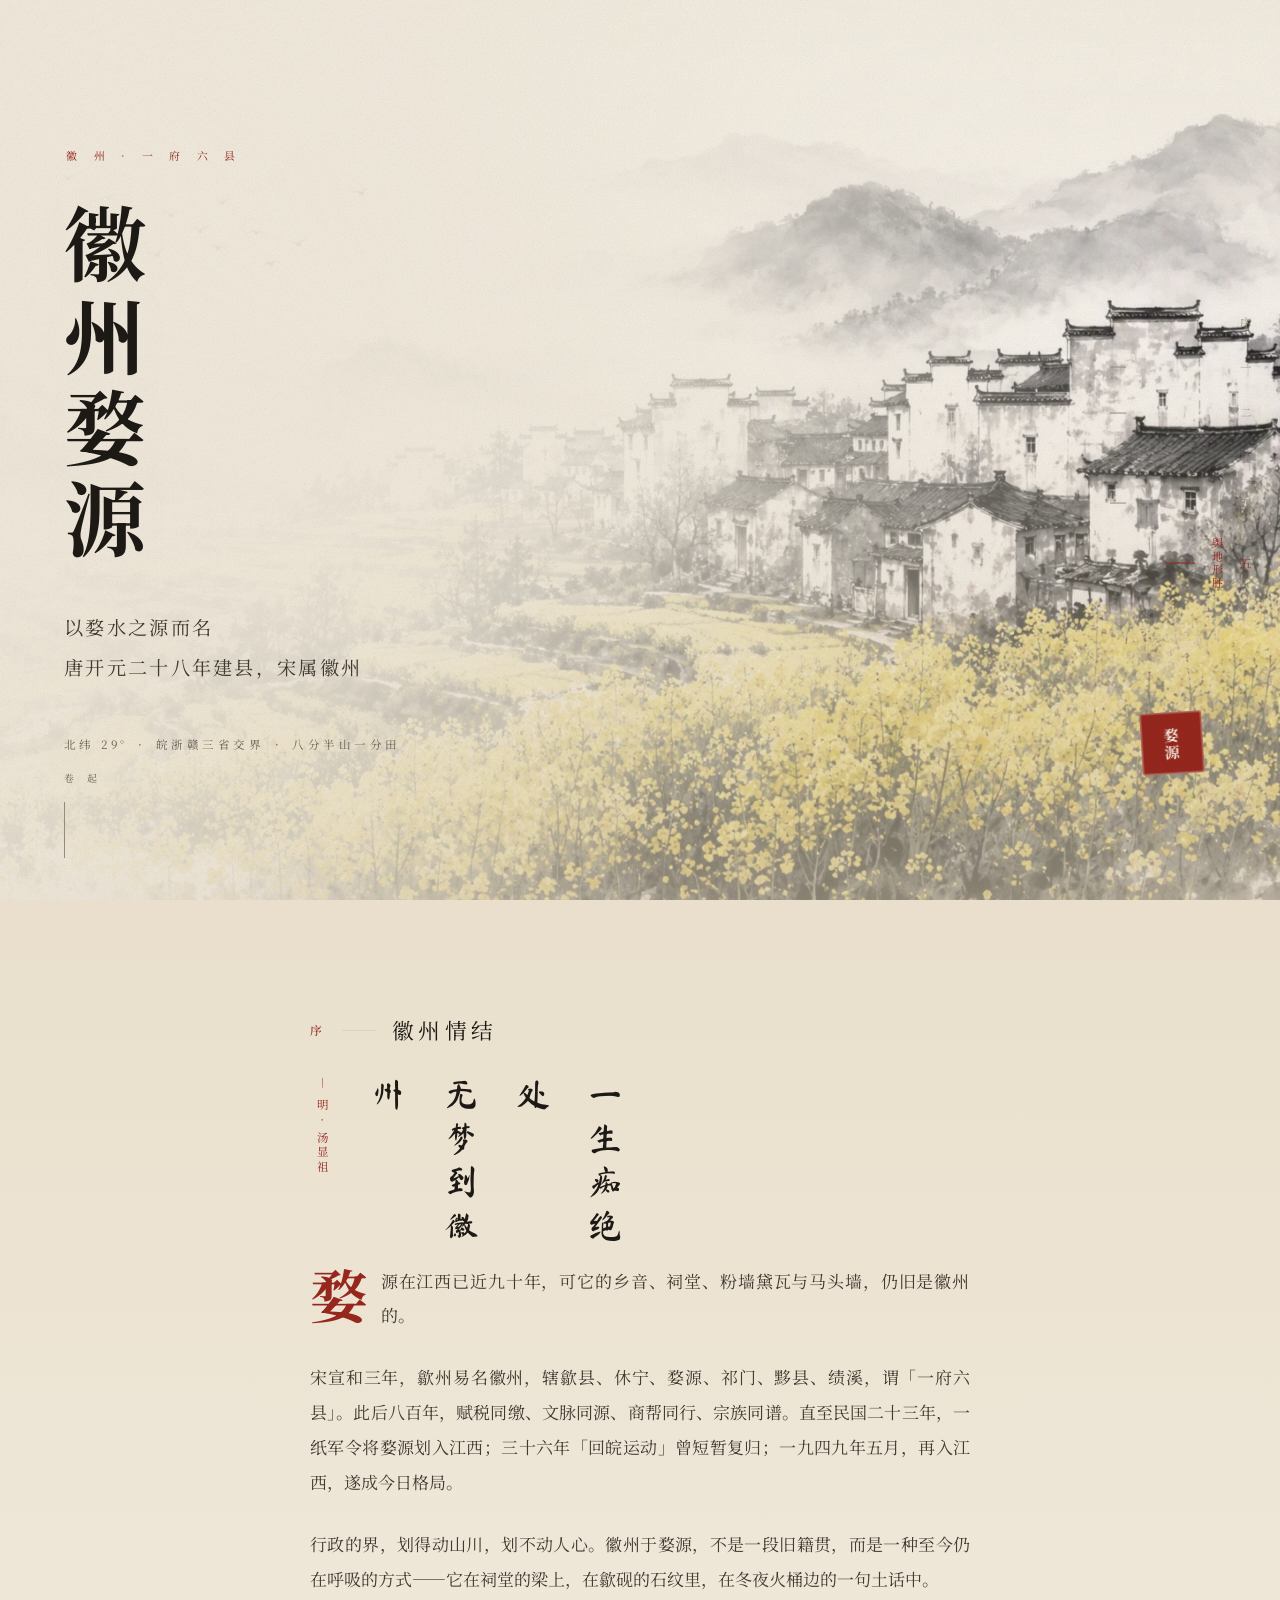
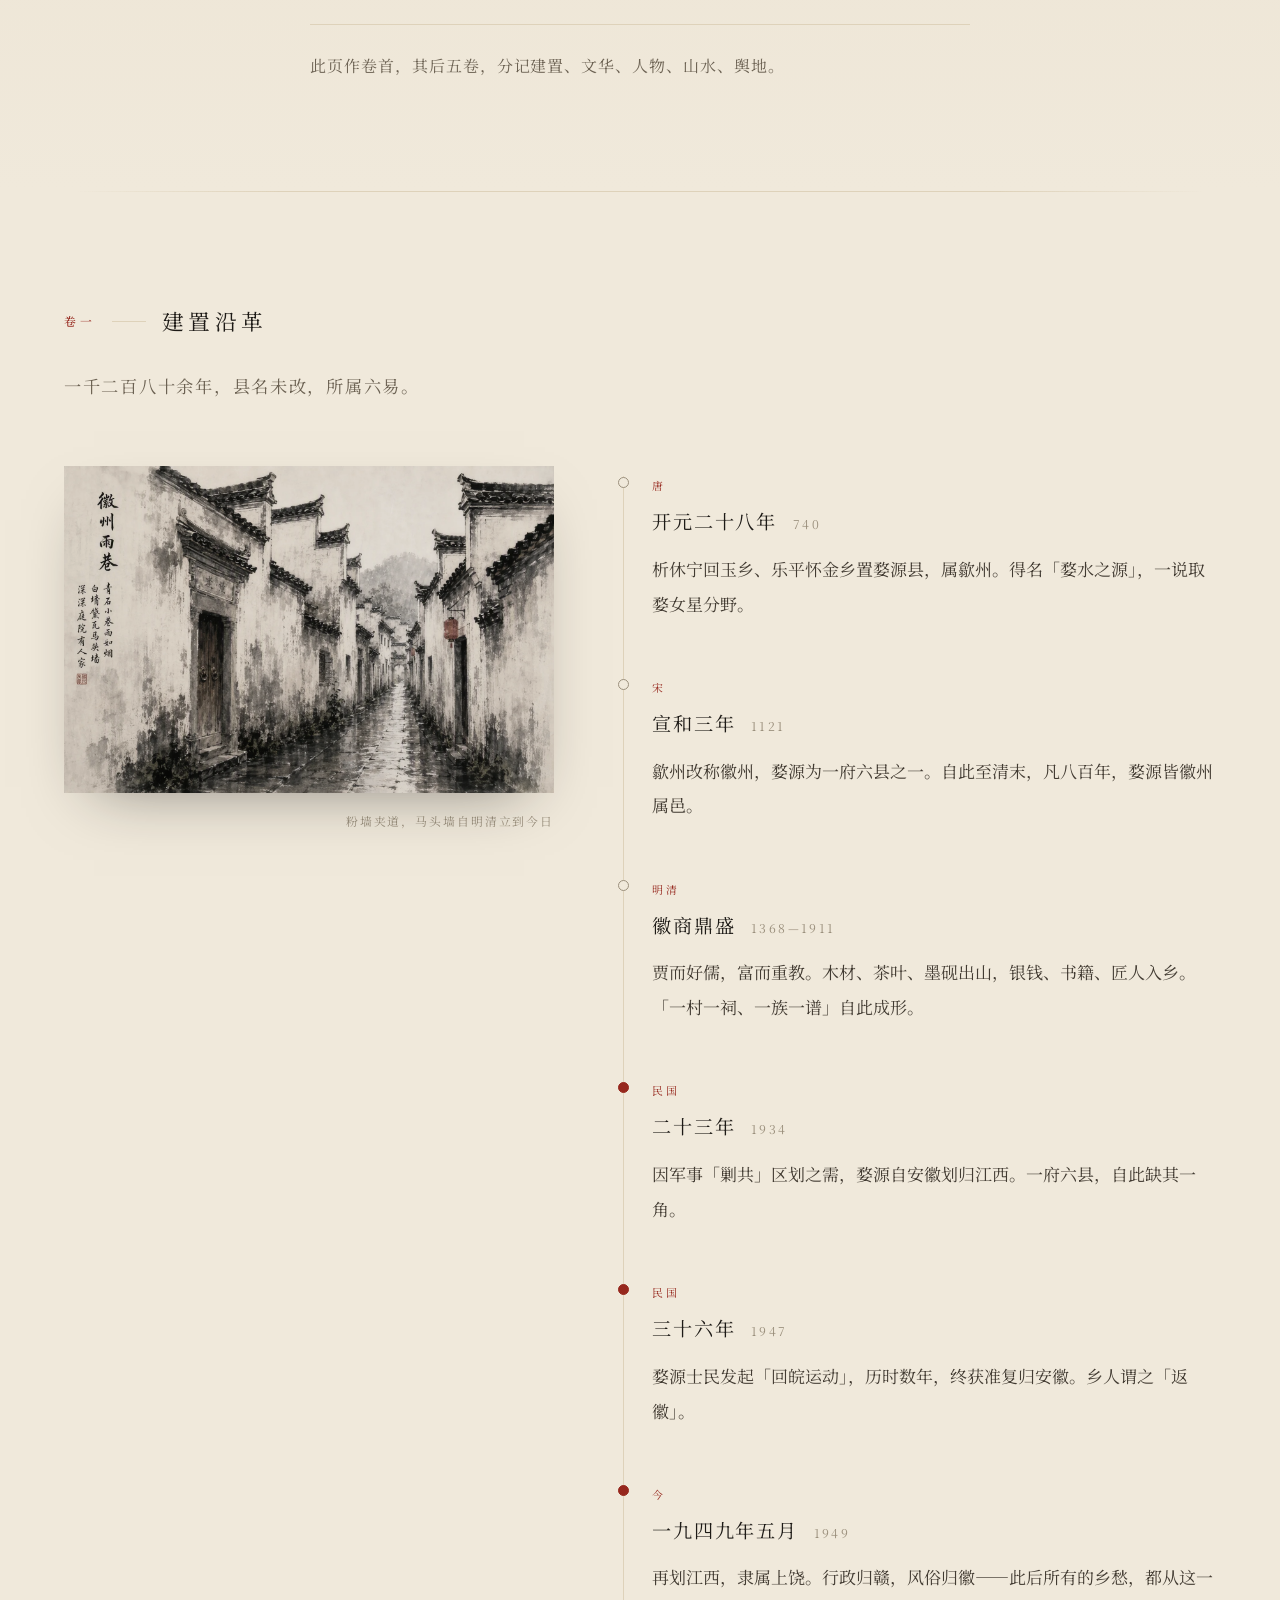
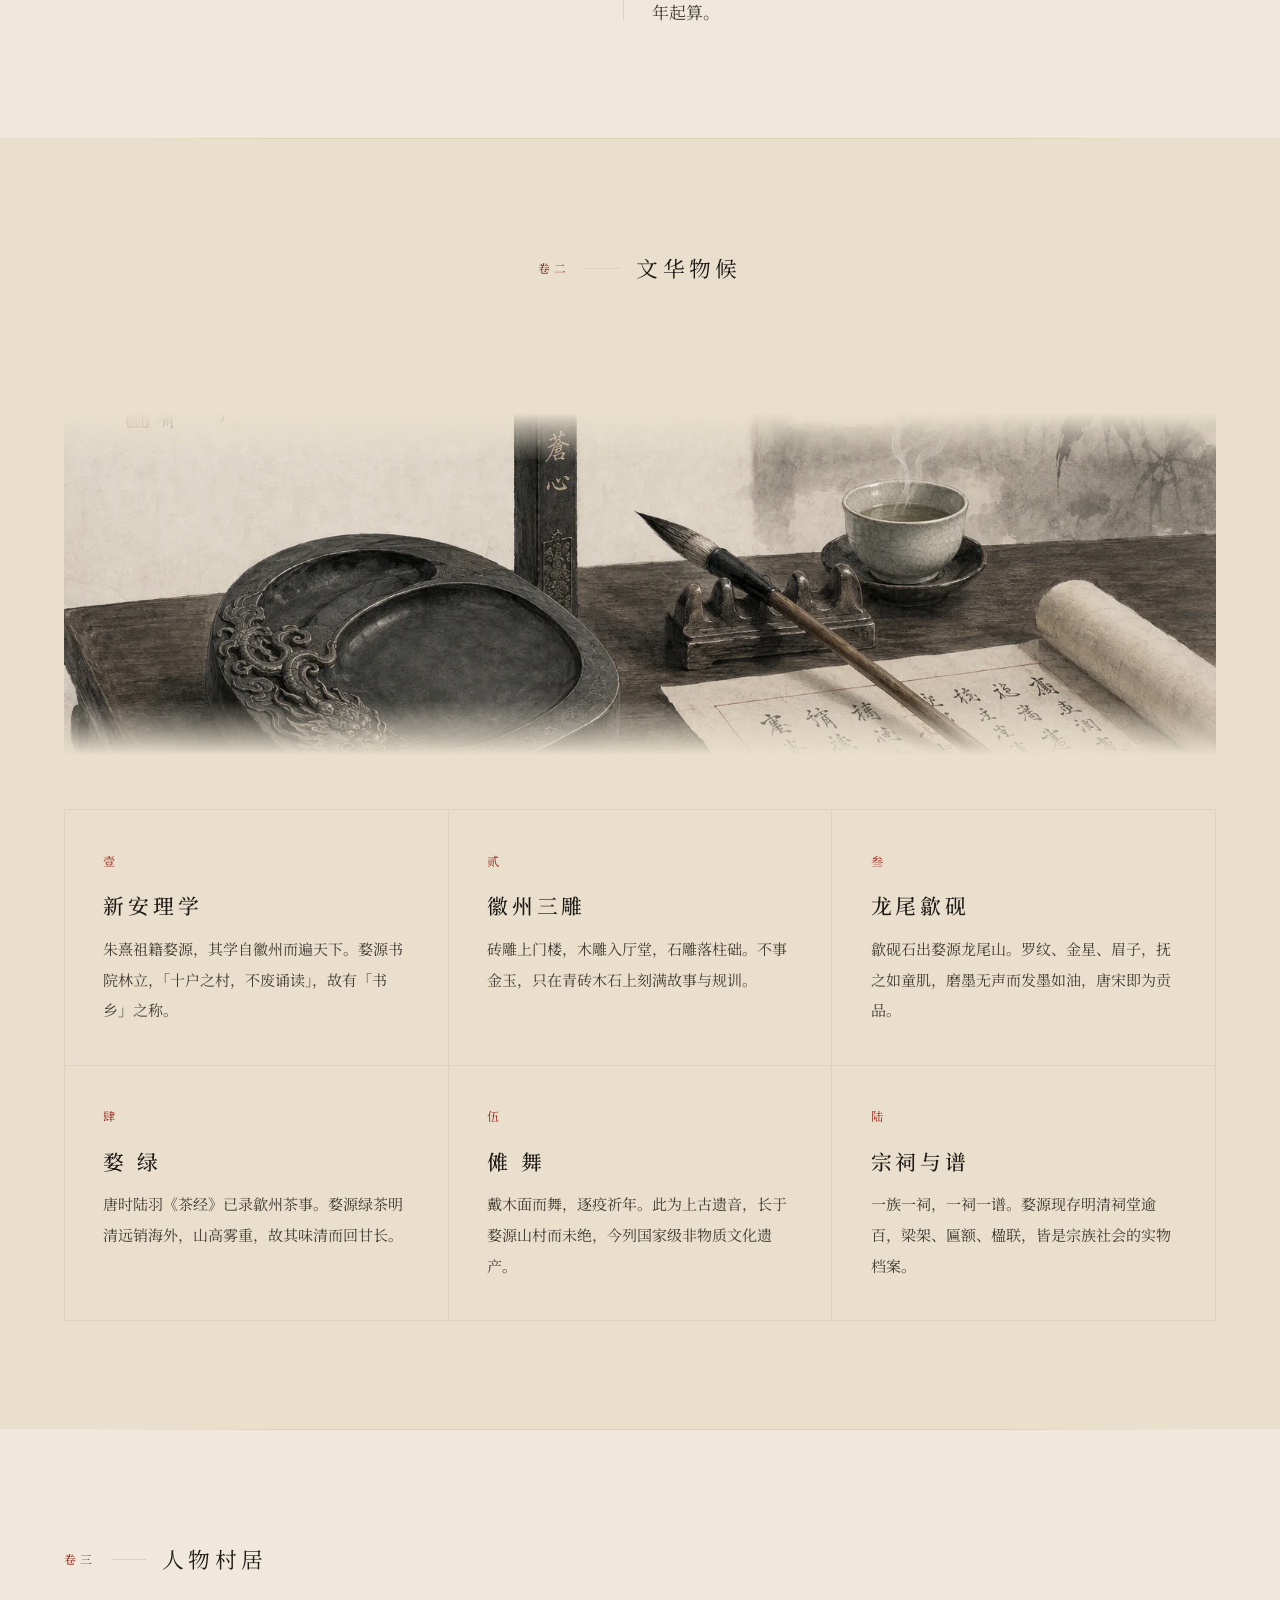
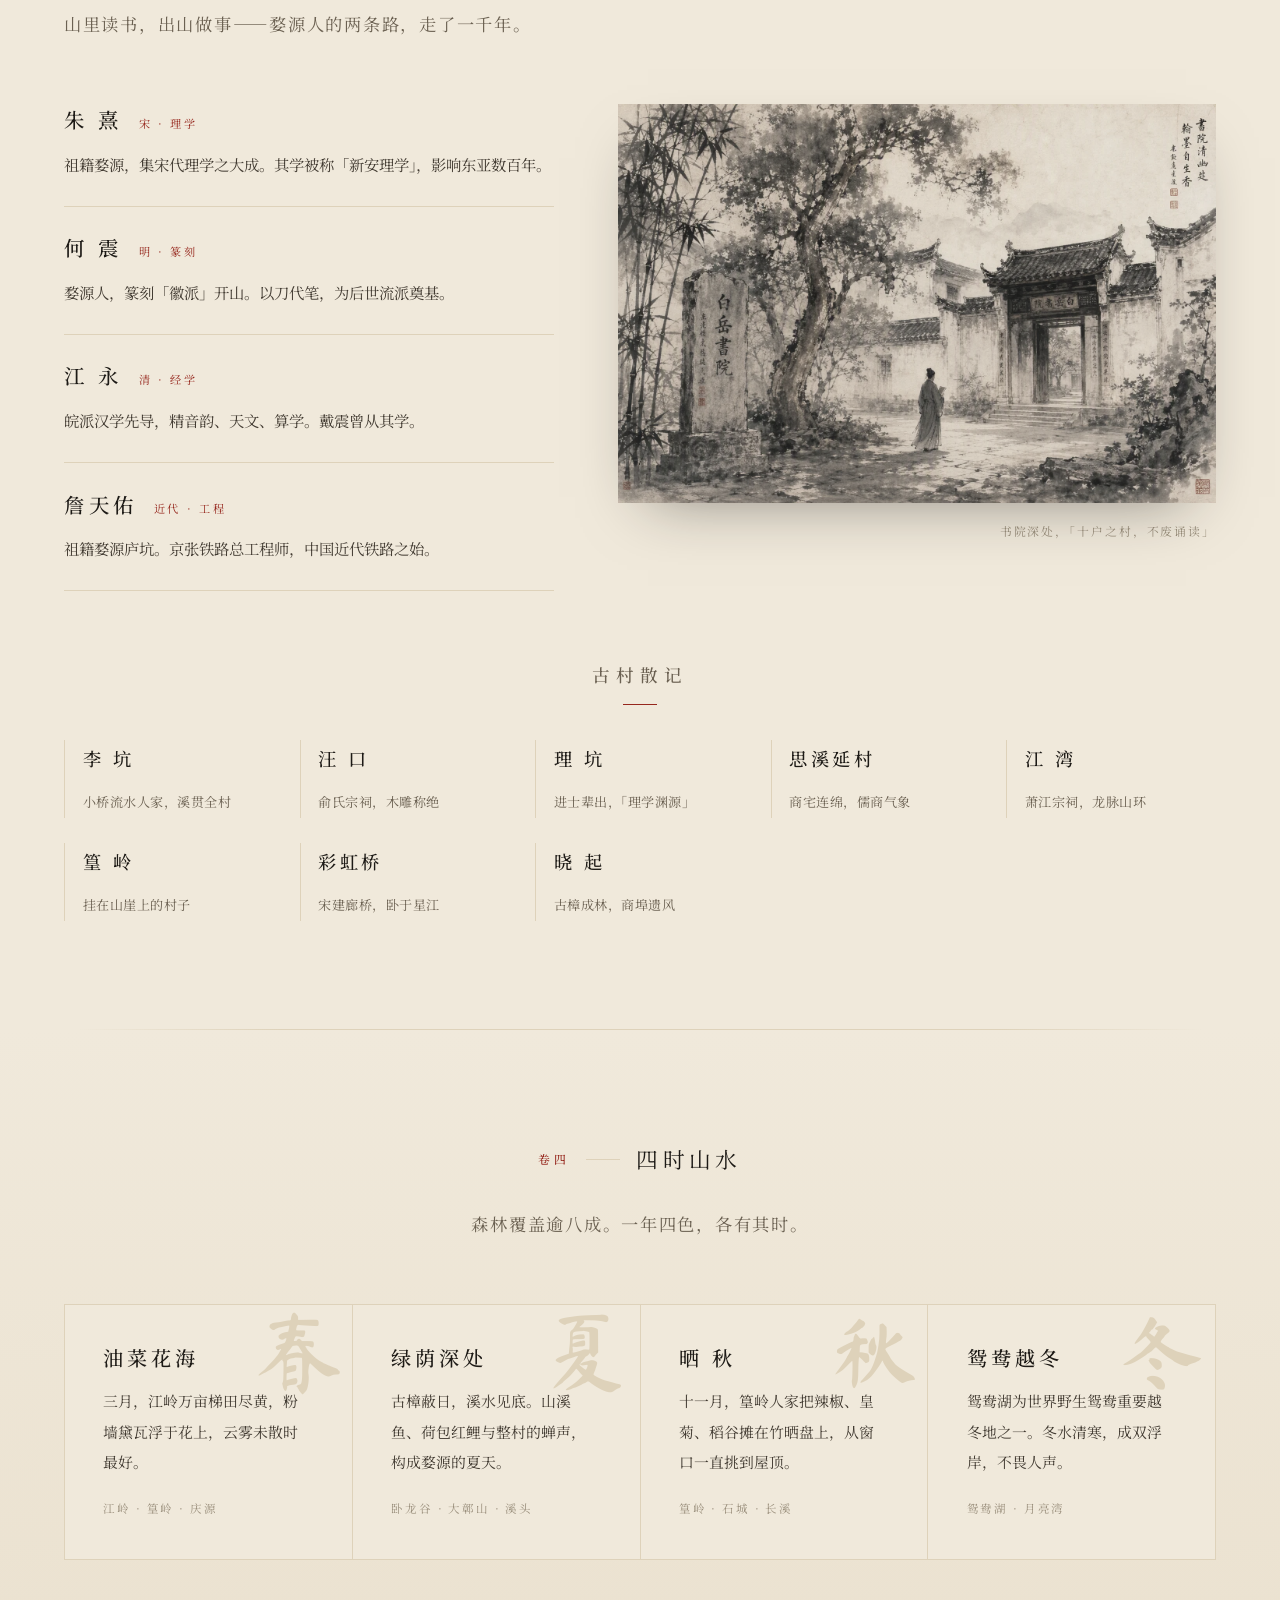
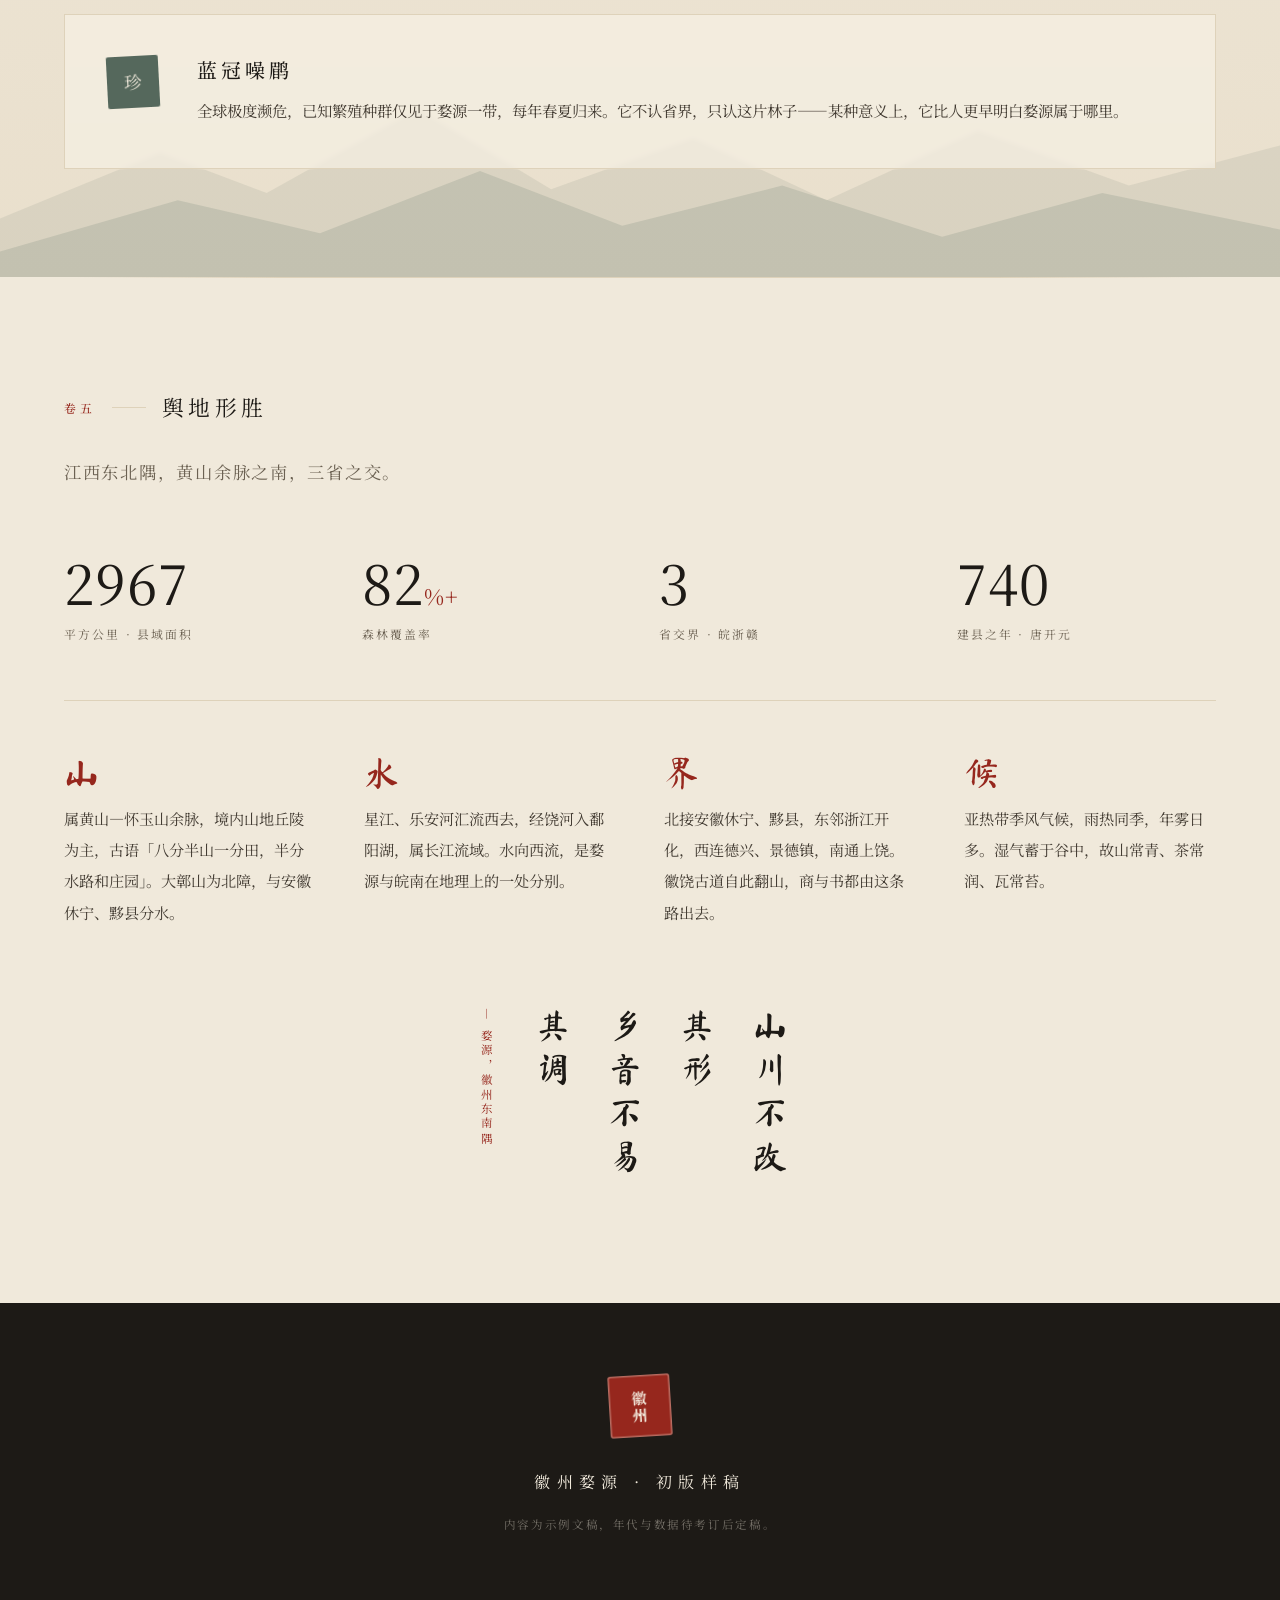
==== commit e6b75d69: "八个古村落各配水墨插图，全站图片转 WebP 村落条目新增 hero/heroCap/heroAlt，详情页在标题区与正文之间渲染配图， 无图条目自动跳过。人物与文化篇暂不配图。  顺手把全部图片从 " ====
--- a/index.html
+++ b/index.html
@@ -28,7 +28,7 @@
 
 <!-- 卷首 -->
 <header class="hero">
-  <div class="hero__img" style="background-image:url('assets/images/hero.png')"></div>
+  <div class="hero__img" style="background-image:url('assets/images/hero.webp')"></div>
   <div class="hero__wash" aria-hidden="true"></div>
 
   <div class="hero__inner">
@@ -82,7 +82,7 @@
 
     <div class="split">
       <figure class="split__fig reveal">
-        <img src="assets/images/history.png" alt="徽州古巷，粉墙马头墙夹一线青石路" loading="lazy">
+        <img src="assets/images/history.webp" alt="徽州古巷，粉墙马头墙夹一线青石路" loading="lazy">
         <figcaption>粉墙夹道，马头墙自明清立到今日</figcaption>
       </figure>
 
@@ -131,7 +131,7 @@
     </div>
 
     <figure class="banner reveal">
-      <img src="assets/images/culture.png" alt="歙砚、墨条、毛笔与茶盏" loading="lazy">
+      <img src="assets/images/culture.webp" alt="歙砚、墨条、毛笔与茶盏" loading="lazy">
     </figure>
 
     <div class="cards">
@@ -179,7 +179,7 @@
 
     <div class="split split--rev">
       <figure class="split__fig reveal">
-        <img src="assets/images/people.png" alt="徽州书院庭院，古木石阶与白墙黑瓦" loading="lazy">
+        <img src="assets/images/people.webp" alt="徽州书院庭院，古木石阶与白墙黑瓦" loading="lazy">
         <figcaption>书院深处，「十户之村，不废诵读」</figcaption>
       </figure>
 
--- a/assets/css/styles.css
+++ b/assets/css/styles.css
@@ -641,6 +641,18 @@
 .entry__lede::after{ content:'「'; color:var(--ink-faint); }
 .entry__lede::after{ content:'」'; }
 
+/* 配图 */
+.entry__fig{ margin:0 0 clamp(2.8rem,6vh,4.2rem); }
+.entry__fig img{
+  width:100%; height:auto;
+  filter:saturate(.72) contrast(1.03);
+  mask-image:linear-gradient(180deg,transparent,#000 6%,#000 94%,transparent);
+}
+.entry__fig figcaption{
+  margin-top:1rem; text-align:right;
+  font-size:.74rem; letter-spacing:.14em; color:var(--ink-faint);
+}
+
 /* 两栏 */
 .entry__body{
   display:grid; grid-template-columns:minmax(0,1fr) 268px;
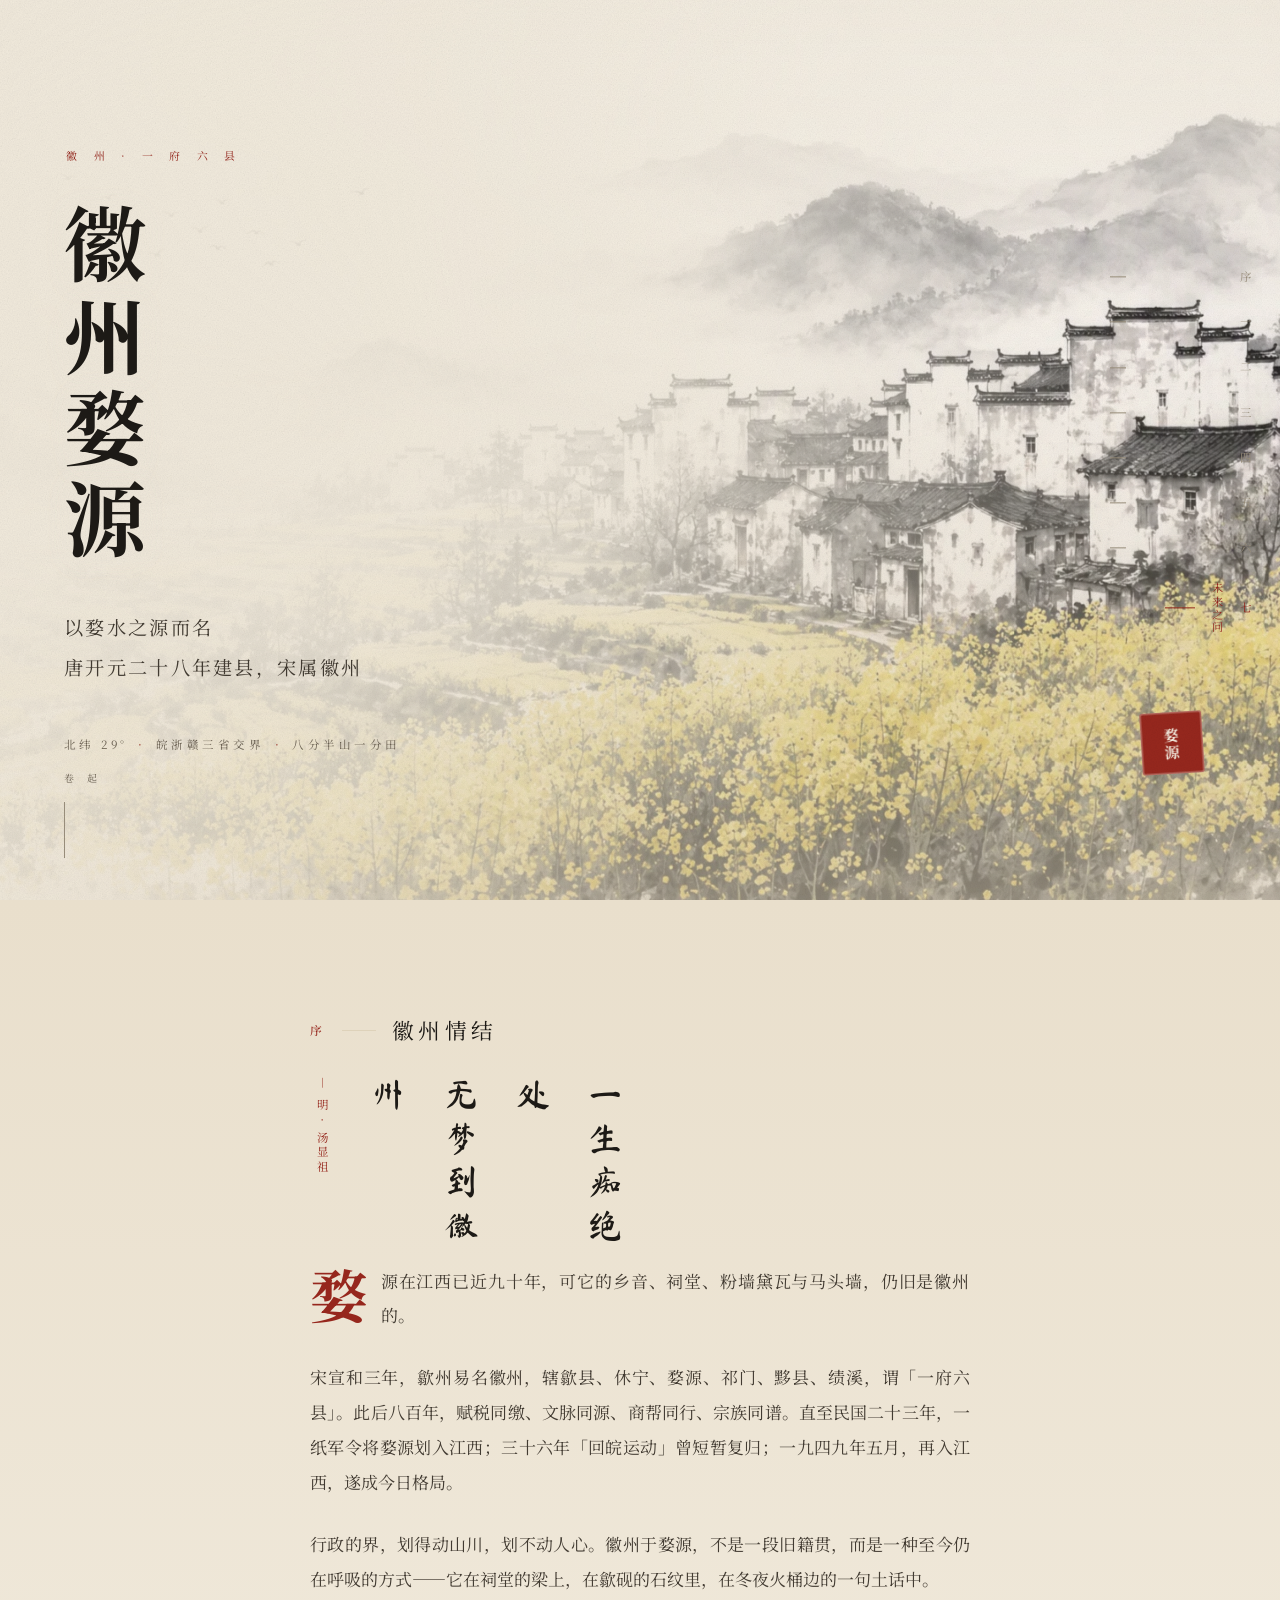
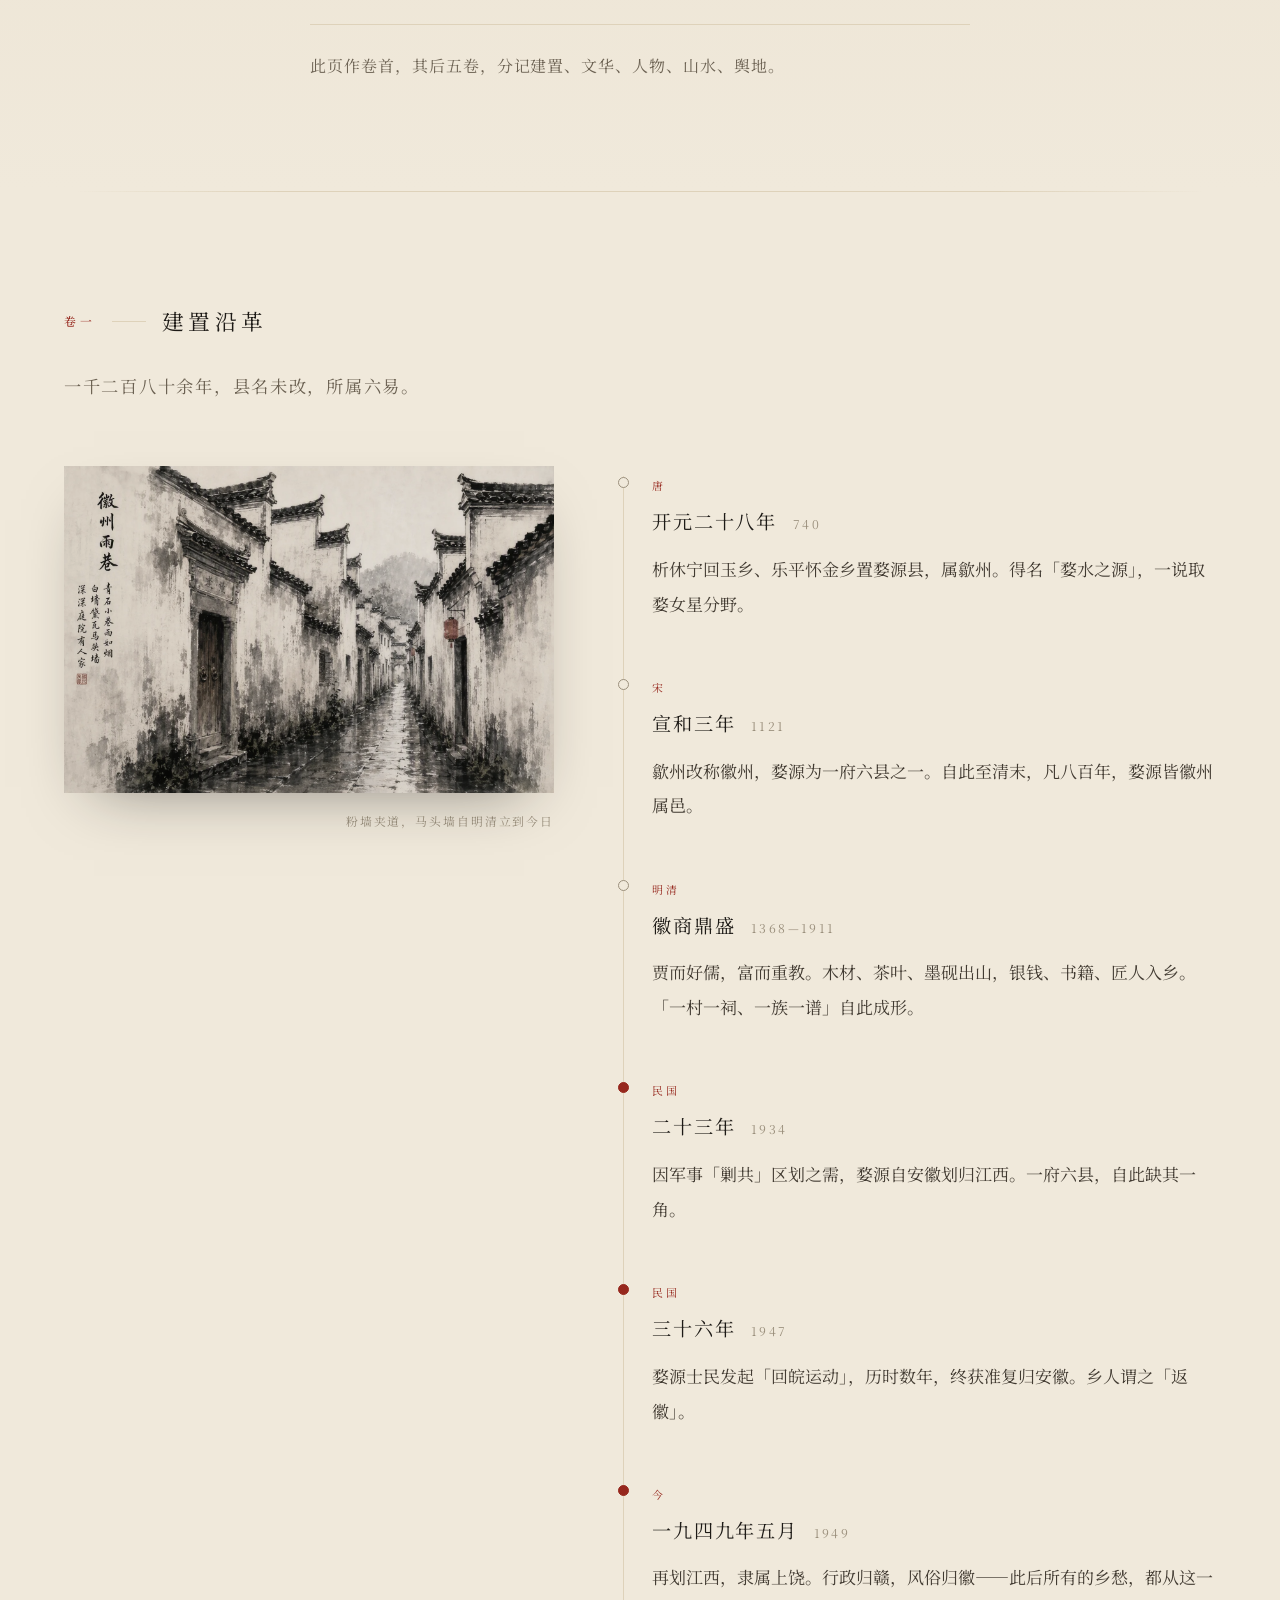
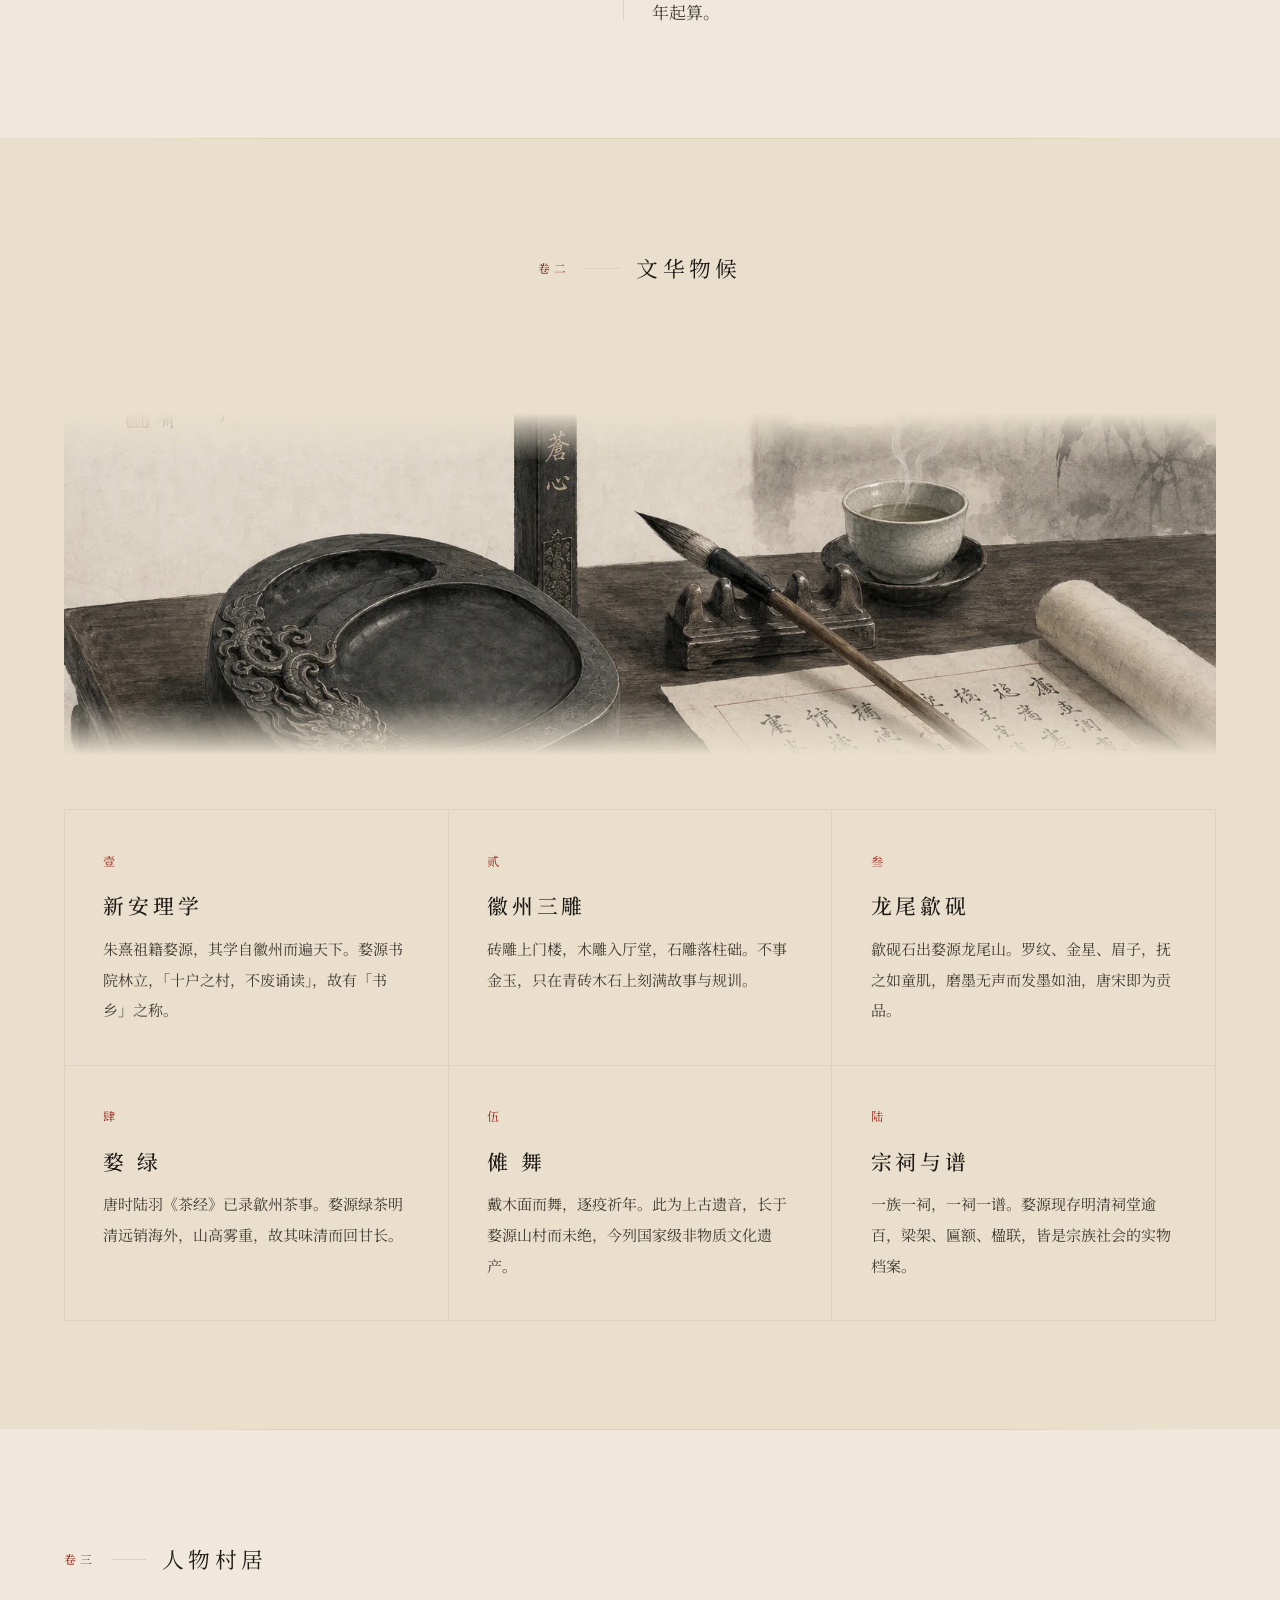
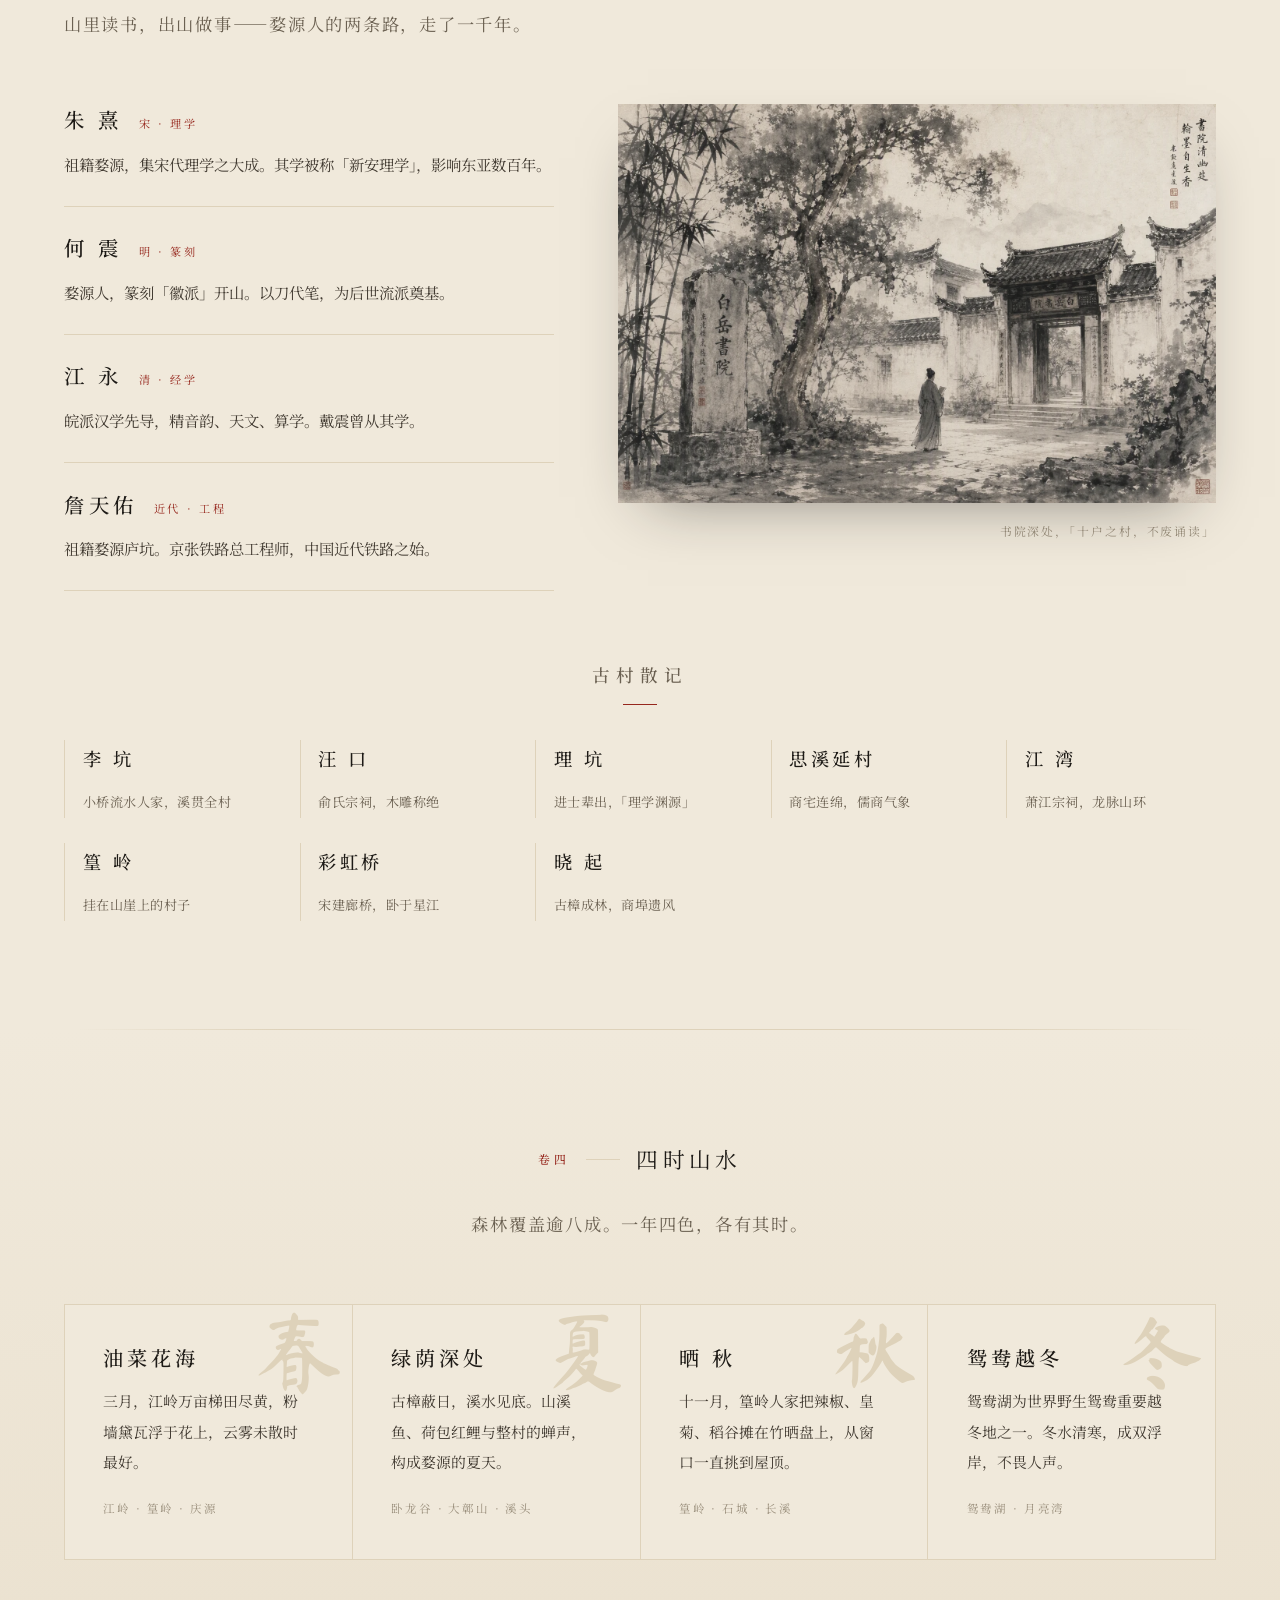
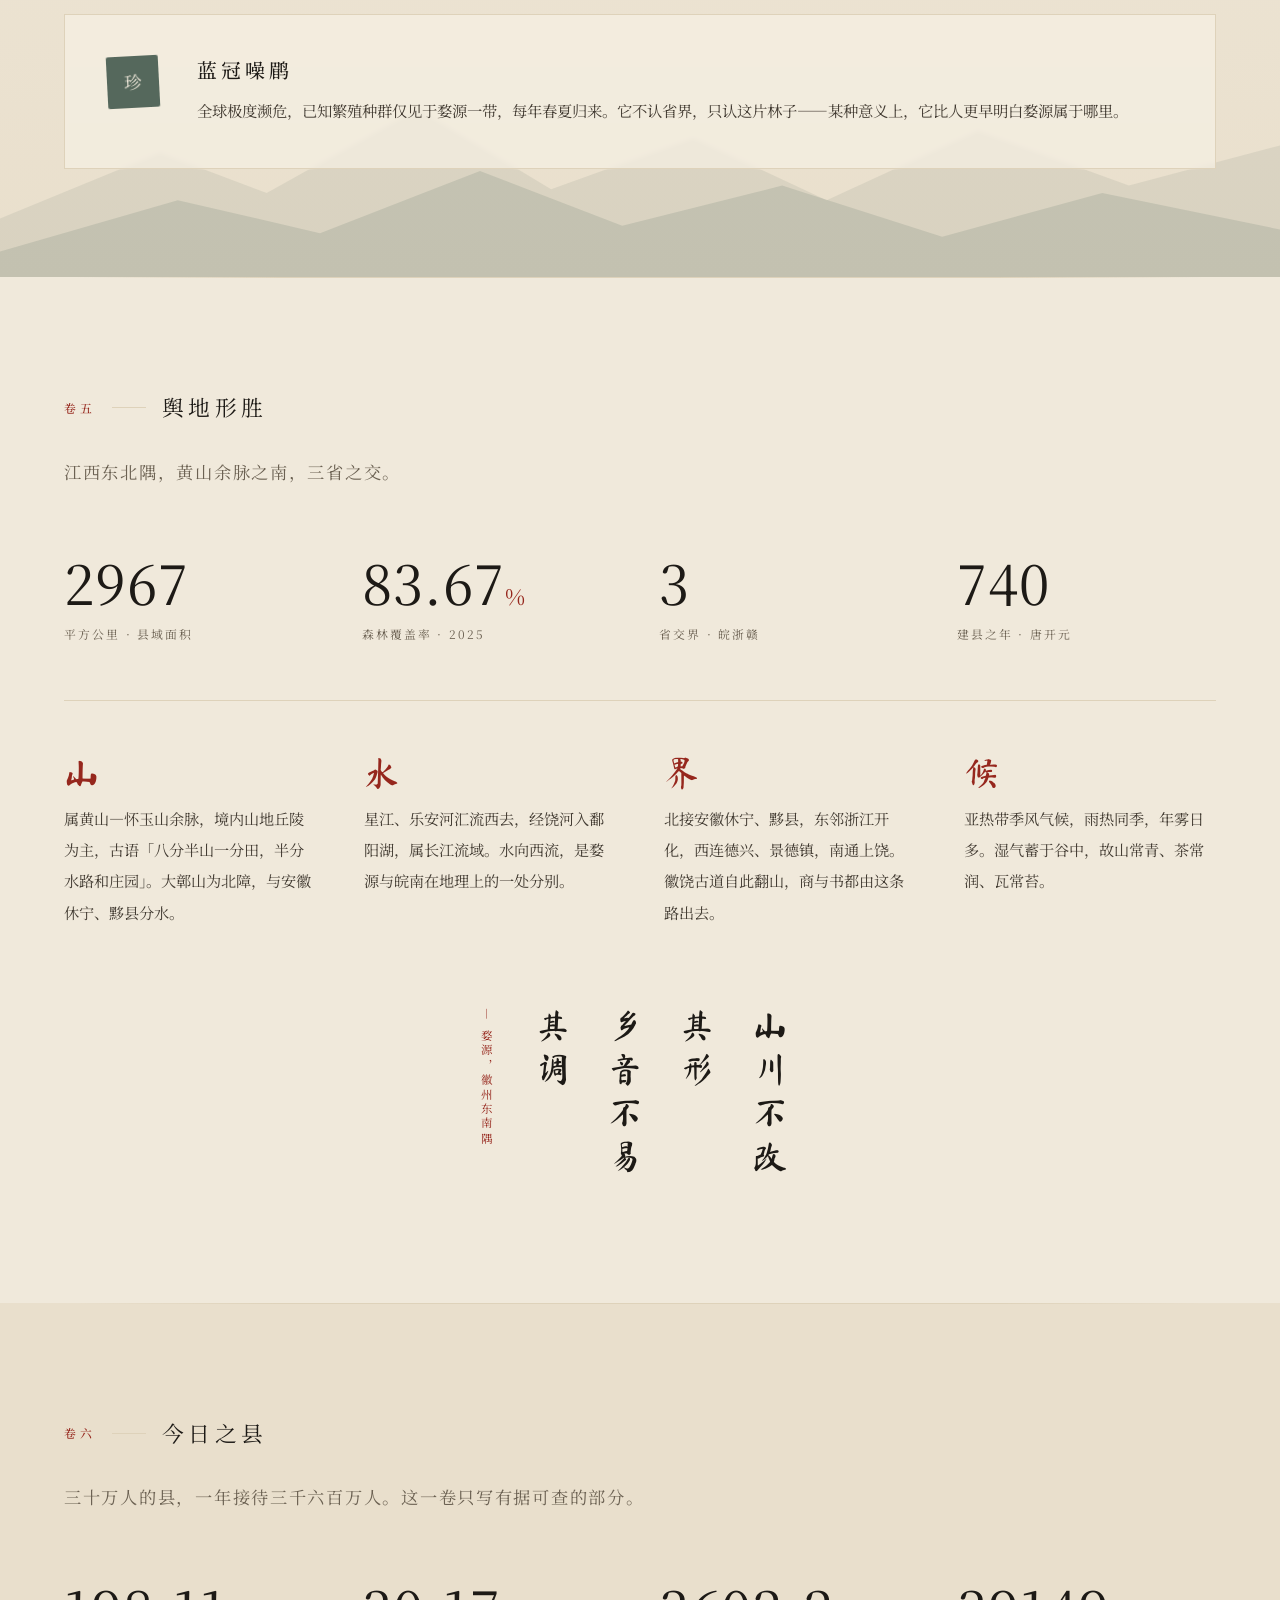
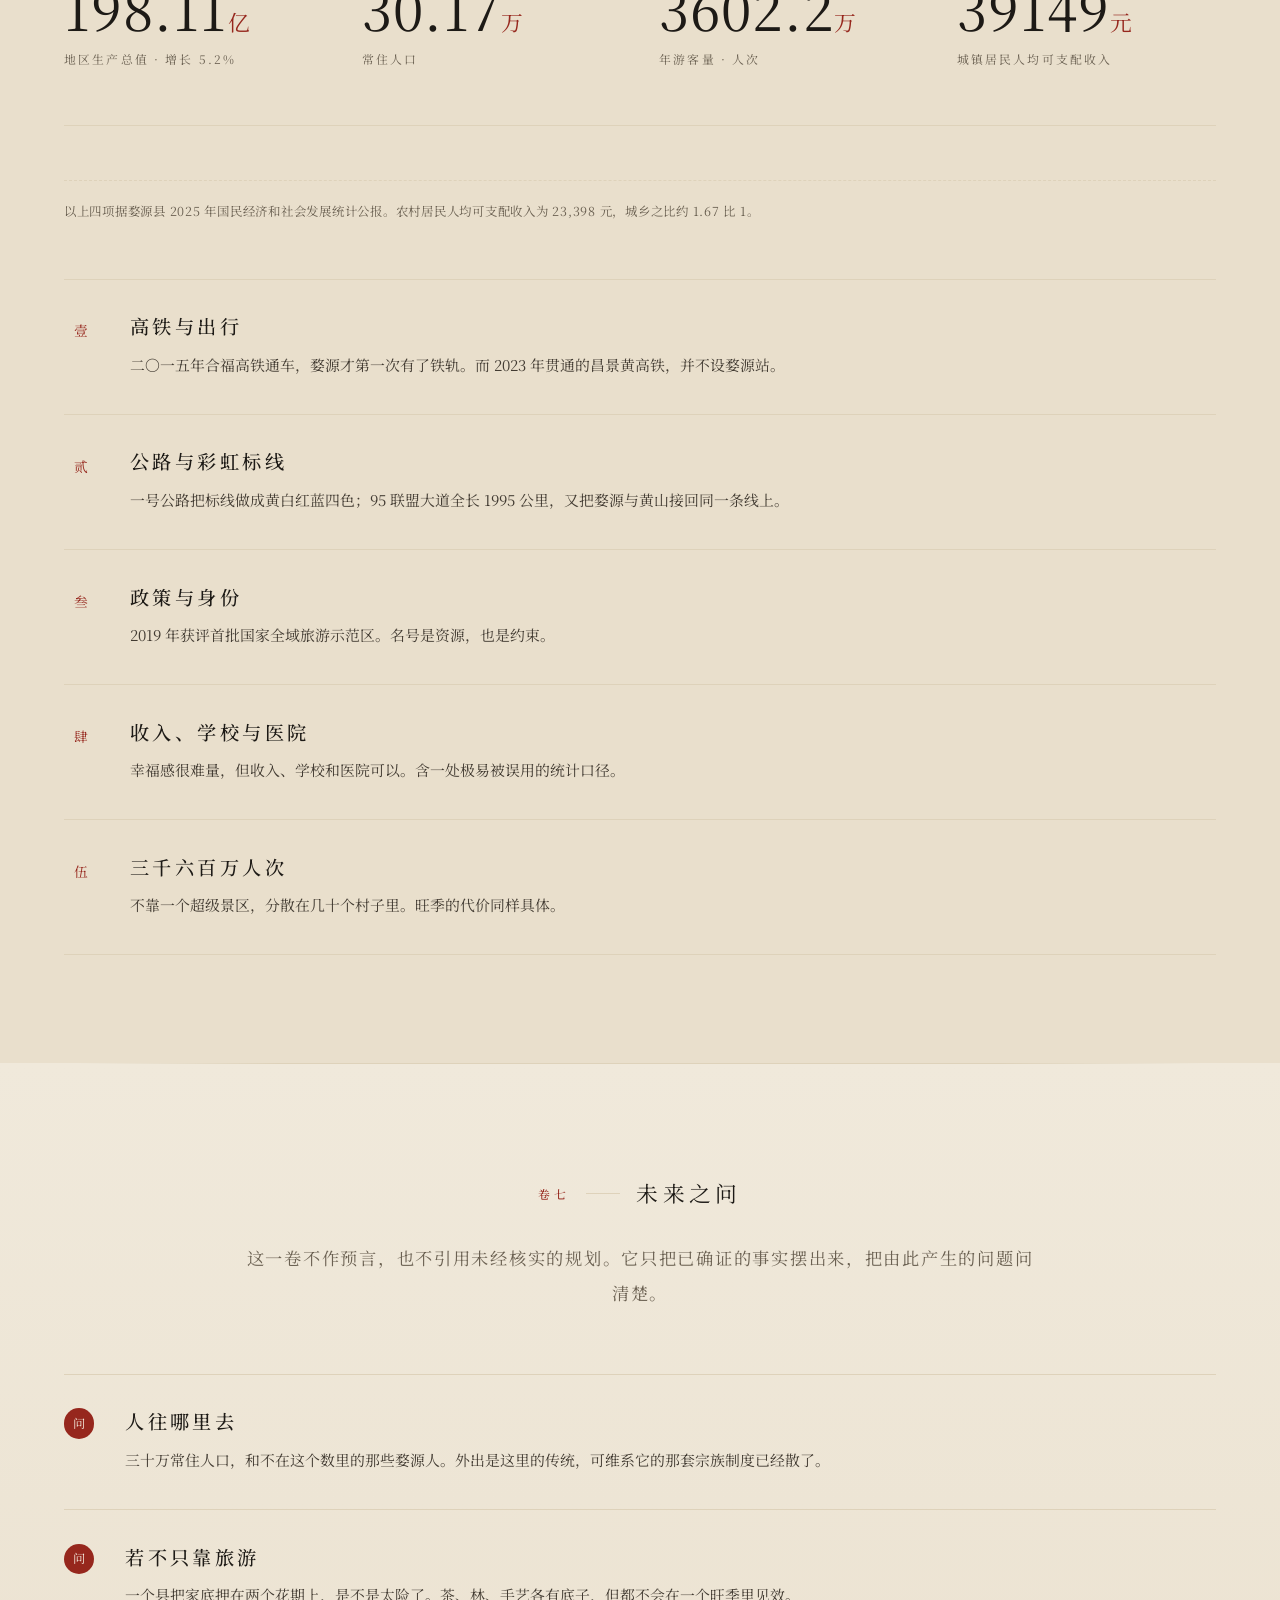
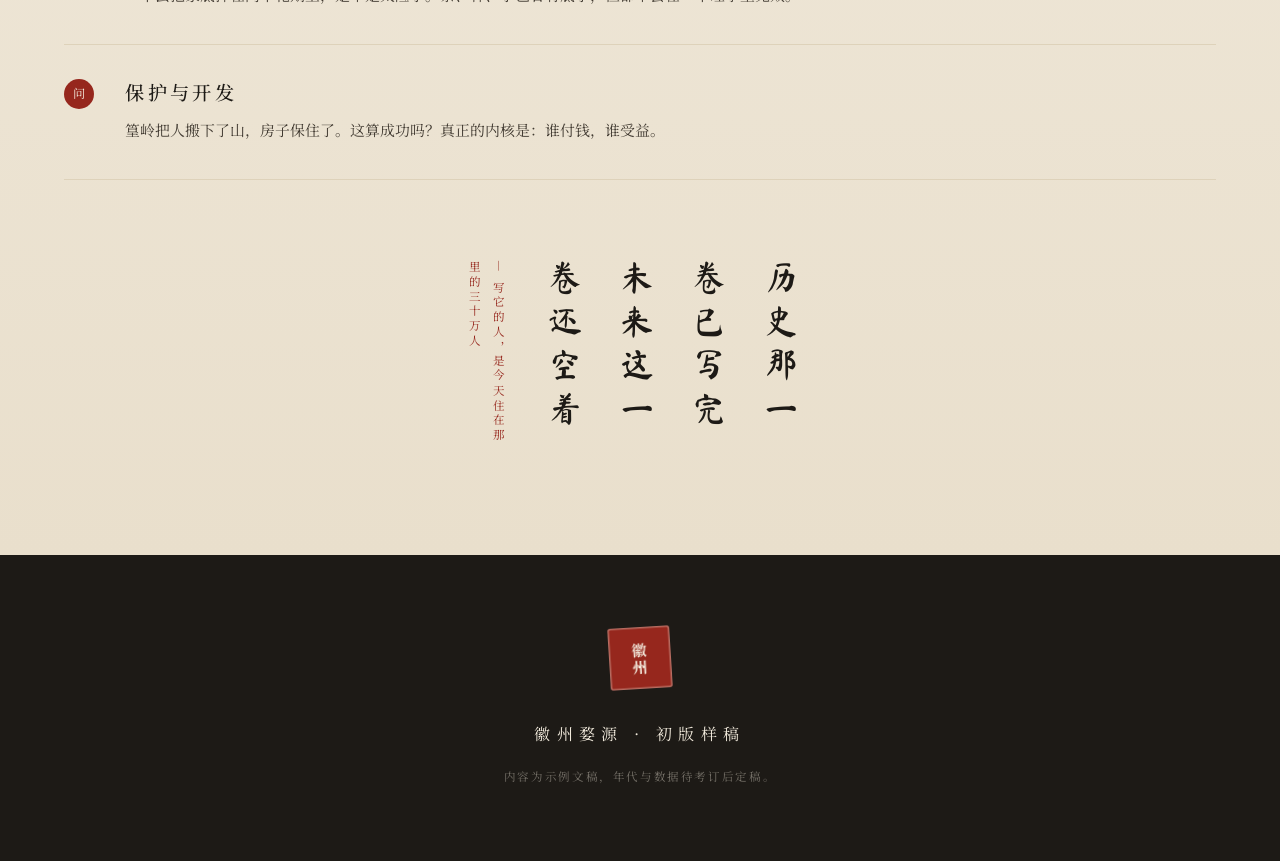
==== commit 1efe5ded: "新增卷六「今日之县」与卷七「未来之问」 今日卷五篇：高铁与出行、公路与彩虹标线、政策与身份、收入学校医院、 三千六百万人次。数字全部来自 2025 年统计公报等公开来源，每篇侧栏 列出「出处」，年份随" ====
--- a/index.html
+++ b/index.html
@@ -23,6 +23,8 @@
     <li><a href="#ren" data-label="三"><span class="sidenav__tick"></span><span class="sidenav__txt">人物村居</span></a></li>
     <li><a href="#zi" data-label="四"><span class="sidenav__tick"></span><span class="sidenav__txt">四时山水</span></a></li>
     <li><a href="#di" data-label="五"><span class="sidenav__tick"></span><span class="sidenav__txt">舆地形胜</span></a></li>
+    <li><a href="#jin" data-label="六"><span class="sidenav__tick"></span><span class="sidenav__txt">今日之县</span></a></li>
+    <li><a href="#lai" data-label="七"><span class="sidenav__tick"></span><span class="sidenav__txt">未来之问</span></a></li>
   </ol>
 </nav>
 
@@ -269,7 +271,7 @@
 
     <div class="figures">
       <div class="fig reveal"><b>2967</b><span>平方公里 · 县域面积</span></div>
-      <div class="fig reveal"><b>82<i>%+</i></b><span>森林覆盖率</span></div>
+      <div class="fig reveal"><b>83.67<i>%</i></b><span>森林覆盖率 · 2025</span></div>
       <div class="fig reveal"><b>3</b><span>省交界 · 皖浙赣</span></div>
       <div class="fig reveal"><b>740</b><span>建县之年 · 唐开元</span></div>
     </div>
@@ -300,6 +302,102 @@
   </div>
 </section>
 
+<!-- 卷六 今日 -->
+<section class="chapter chapter--jin" id="jin">
+  <div class="wrap">
+    <div class="ch-head">
+      <div class="ch-mark reveal"><b>卷六</b><i></i><span>今日之县</span></div>
+      <p class="ch-lede reveal">三十万人的县，一年接待三千六百万人。这一卷只写有据可查的部分。</p>
+    </div>
+
+    <div class="figures">
+      <div class="fig reveal"><b>198.11<i>亿</i></b><span>地区生产总值 · 增长 5.2%</span></div>
+      <div class="fig reveal"><b>30.17<i>万</i></b><span>常住人口</span></div>
+      <div class="fig reveal"><b>3602.2<i>万</i></b><span>年游客量 · 人次</span></div>
+      <div class="fig reveal"><b>39149<i>元</i></b><span>城镇居民人均可支配收入</span></div>
+    </div>
+
+    <p class="datanote reveal">以上四项据婺源县 2025 年国民经济和社会发展统计公报。农村居民人均可支配收入为 23,398 元，城乡之比约 1.67 比 1。</p>
+
+    <div class="topics">
+      <a class="topic reveal" href="detail.html?id=present.jiaotong">
+        <span class="topic__ord">壹</span>
+        <div class="topic__body">
+          <h3>高铁与出行</h3>
+          <p>二〇一五年合福高铁通车，婺源才第一次有了铁轨。而 2023 年贯通的昌景黄高铁，并不设婺源站。</p>
+        </div>
+      </a>
+      <a class="topic reveal" href="detail.html?id=present.gonglu">
+        <span class="topic__ord">贰</span>
+        <div class="topic__body">
+          <h3>公路与彩虹标线</h3>
+          <p>一号公路把标线做成黄白红蓝四色；95 联盟大道全长 1995 公里，又把婺源与黄山接回同一条线上。</p>
+        </div>
+      </a>
+      <a class="topic reveal" href="detail.html?id=present.zhengce">
+        <span class="topic__ord">叁</span>
+        <div class="topic__body">
+          <h3>政策与身份</h3>
+          <p>2019 年获评首批国家全域旅游示范区。名号是资源，也是约束。</p>
+        </div>
+      </a>
+      <a class="topic reveal" href="detail.html?id=present.minsheng">
+        <span class="topic__ord">肆</span>
+        <div class="topic__body">
+          <h3>收入、学校与医院</h3>
+          <p>幸福感很难量，但收入、学校和医院可以。含一处极易被误用的统计口径。</p>
+        </div>
+      </a>
+      <a class="topic reveal" href="detail.html?id=present.lvyou">
+        <span class="topic__ord">伍</span>
+        <div class="topic__body">
+          <h3>三千六百万人次</h3>
+          <p>不靠一个超级景区，分散在几十个村子里。旺季的代价同样具体。</p>
+        </div>
+      </a>
+    </div>
+  </div>
+</section>
+
+<!-- 卷七 未来 -->
+<section class="chapter chapter--lai" id="lai">
+  <div class="wrap">
+    <div class="ch-head ch-head--center">
+      <div class="ch-mark reveal"><b>卷七</b><i></i><span>未来之问</span></div>
+      <p class="ch-lede reveal">这一卷不作预言，也不引用未经核实的规划。它只把已确证的事实摆出来，把由此产生的问题问清楚。</p>
+    </div>
+
+    <div class="topics topics--ask">
+      <a class="topic reveal" href="detail.html?id=future.renkou">
+        <span class="topic__ord">问</span>
+        <div class="topic__body">
+          <h3>人往哪里去</h3>
+          <p>三十万常住人口，和不在这个数里的那些婺源人。外出是这里的传统，可维系它的那套宗族制度已经散了。</p>
+        </div>
+      </a>
+      <a class="topic reveal" href="detail.html?id=future.lvyouhou">
+        <span class="topic__ord">问</span>
+        <div class="topic__body">
+          <h3>若不只靠旅游</h3>
+          <p>一个县把家底押在两个花期上，是不是太险了。茶、林、手艺各有底子，但都不会在一个旺季里见效。</p>
+        </div>
+      </a>
+      <a class="topic reveal" href="detail.html?id=future.baohu">
+        <span class="topic__ord">问</span>
+        <div class="topic__body">
+          <h3>保护与开发</h3>
+          <p>篁岭把人搬下了山，房子保住了。这算成功吗？真正的内核是：谁付钱，谁受益。</p>
+        </div>
+      </a>
+    </div>
+
+    <blockquote class="verse verse--end reveal">
+      <p>历史那一卷已写完<br>未来这一卷还空着</p>
+      <cite>— 写它的人，是今天住在那里的三十万人</cite>
+    </blockquote>
+  </div>
+</section>
+
 </main>
 
 <footer class="foot">
--- a/assets/css/styles.css
+++ b/assets/css/styles.css
@@ -579,6 +579,74 @@
 .vil:hover b{ color:var(--cinnabar); }
 
 /* ============================================================
+   卷六 今日 · 卷七 未来
+   ============================================================ */
+.chapter--jin{ background:var(--paper-warm); }
+.chapter--lai{ background:linear-gradient(180deg,var(--paper),var(--paper-warm)); }
+
+.datanote{
+  font-size:.78rem; letter-spacing:.06em; color:var(--ink-mid);
+  padding-top:1.1rem; margin:0 0 clamp(2.6rem,6vh,4rem);
+  border-top:1px dashed var(--paper-deep);
+}
+
+.topics{ border-top:1px solid var(--paper-deep); }
+.topic{
+  display:flex; align-items:flex-start; gap:clamp(1.1rem,2.4vw,2rem);
+  padding:clamp(1.5rem,3vw,2.1rem) 0;
+  border-bottom:1px solid var(--paper-deep);
+  color:inherit; position:relative;
+  transition:background .5s var(--ease);
+}
+.topic:hover{ background:rgba(246,240,228,.6); }
+
+.topic__ord{
+  flex:none; width:2.2rem; padding-top:.2rem;
+  font-size:.86rem; letter-spacing:.1em; color:var(--cinnabar);
+  text-align:center;
+}
+.topics--ask .topic__ord{
+  display:grid; place-content:center;
+  width:1.9rem; height:1.9rem; padding:0;
+  background:var(--cinnabar); color:#f6efe2;
+  border-radius:50%; font-size:.76rem;
+}
+
+.topic__body{ flex:1; min-width:0; padding-right:4rem; }
+.topic__body h3{
+  font-size:1.2rem; letter-spacing:.18em; margin-bottom:.6rem;
+  transition:color .4s var(--ease);
+}
+.topic:hover .topic__body h3{ color:var(--cinnabar); }
+.topic__body p{ font-size:.93rem; color:var(--ink-soft); }
+
+.topic::after{
+  content:'阅 →';
+  position:absolute; right:0; top:calc(clamp(1.5rem,3vw,2.1rem) + .3rem);
+  font-size:.66rem; letter-spacing:.22em; color:var(--cinnabar);
+  opacity:0; transform:translateX(-8px);
+  transition:opacity .4s var(--ease), transform .4s var(--ease);
+}
+.topic:hover::after,
+.topic:focus-visible::after{ opacity:1; transform:none; }
+
+/* 详情页侧栏 · 出处 */
+.sources li{
+  position:relative; padding-left:.9rem; margin-bottom:.7rem;
+  font-size:.78rem; line-height:1.85; color:var(--ink-mid);
+}
+.sources li:last-child{ margin-bottom:0; }
+.sources li::before{
+  content:'·'; position:absolute; left:0; color:var(--cinnabar);
+}
+
+@media (max-width:600px){
+  .topic{ flex-wrap:wrap; }
+  .topic__body{ padding-right:0; }
+  .topic::after{ display:none; }
+}
+
+/* ============================================================
    详情页
    ============================================================ */
 .detail-body{ background:var(--paper); }
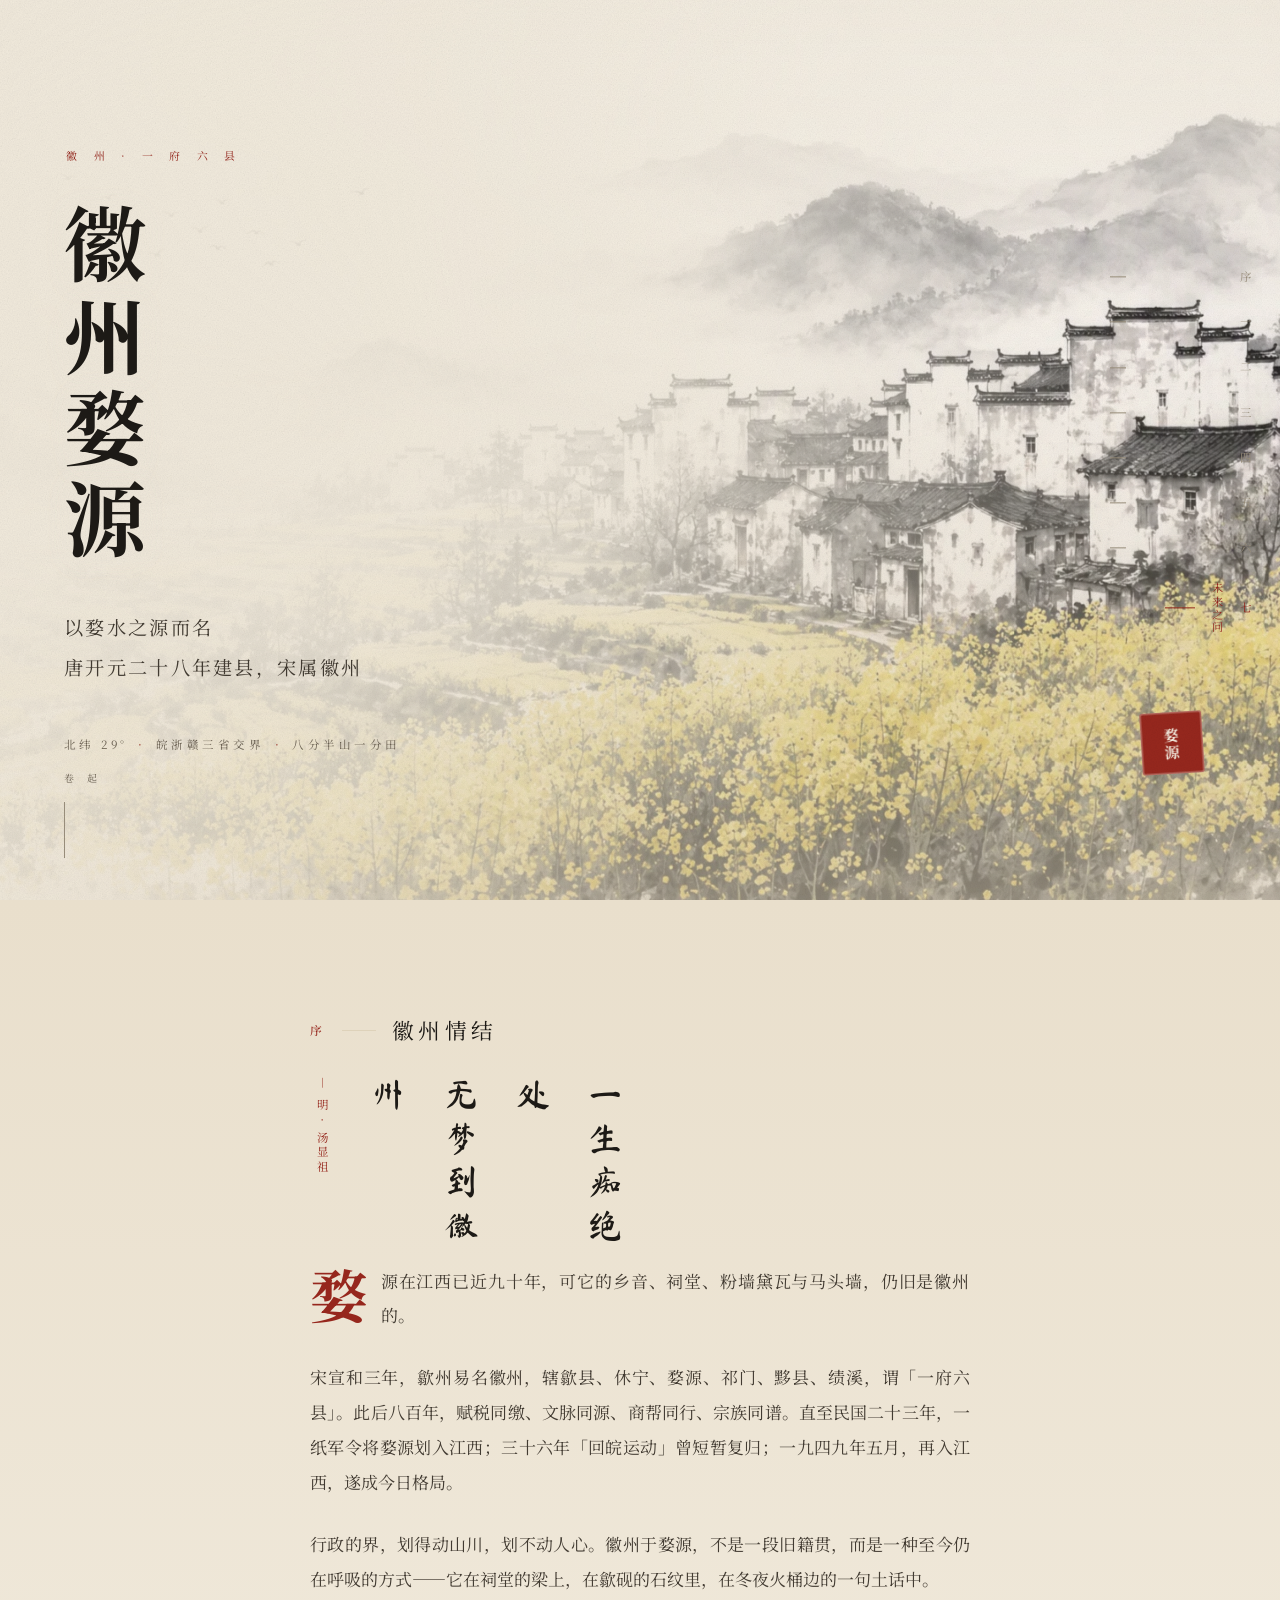
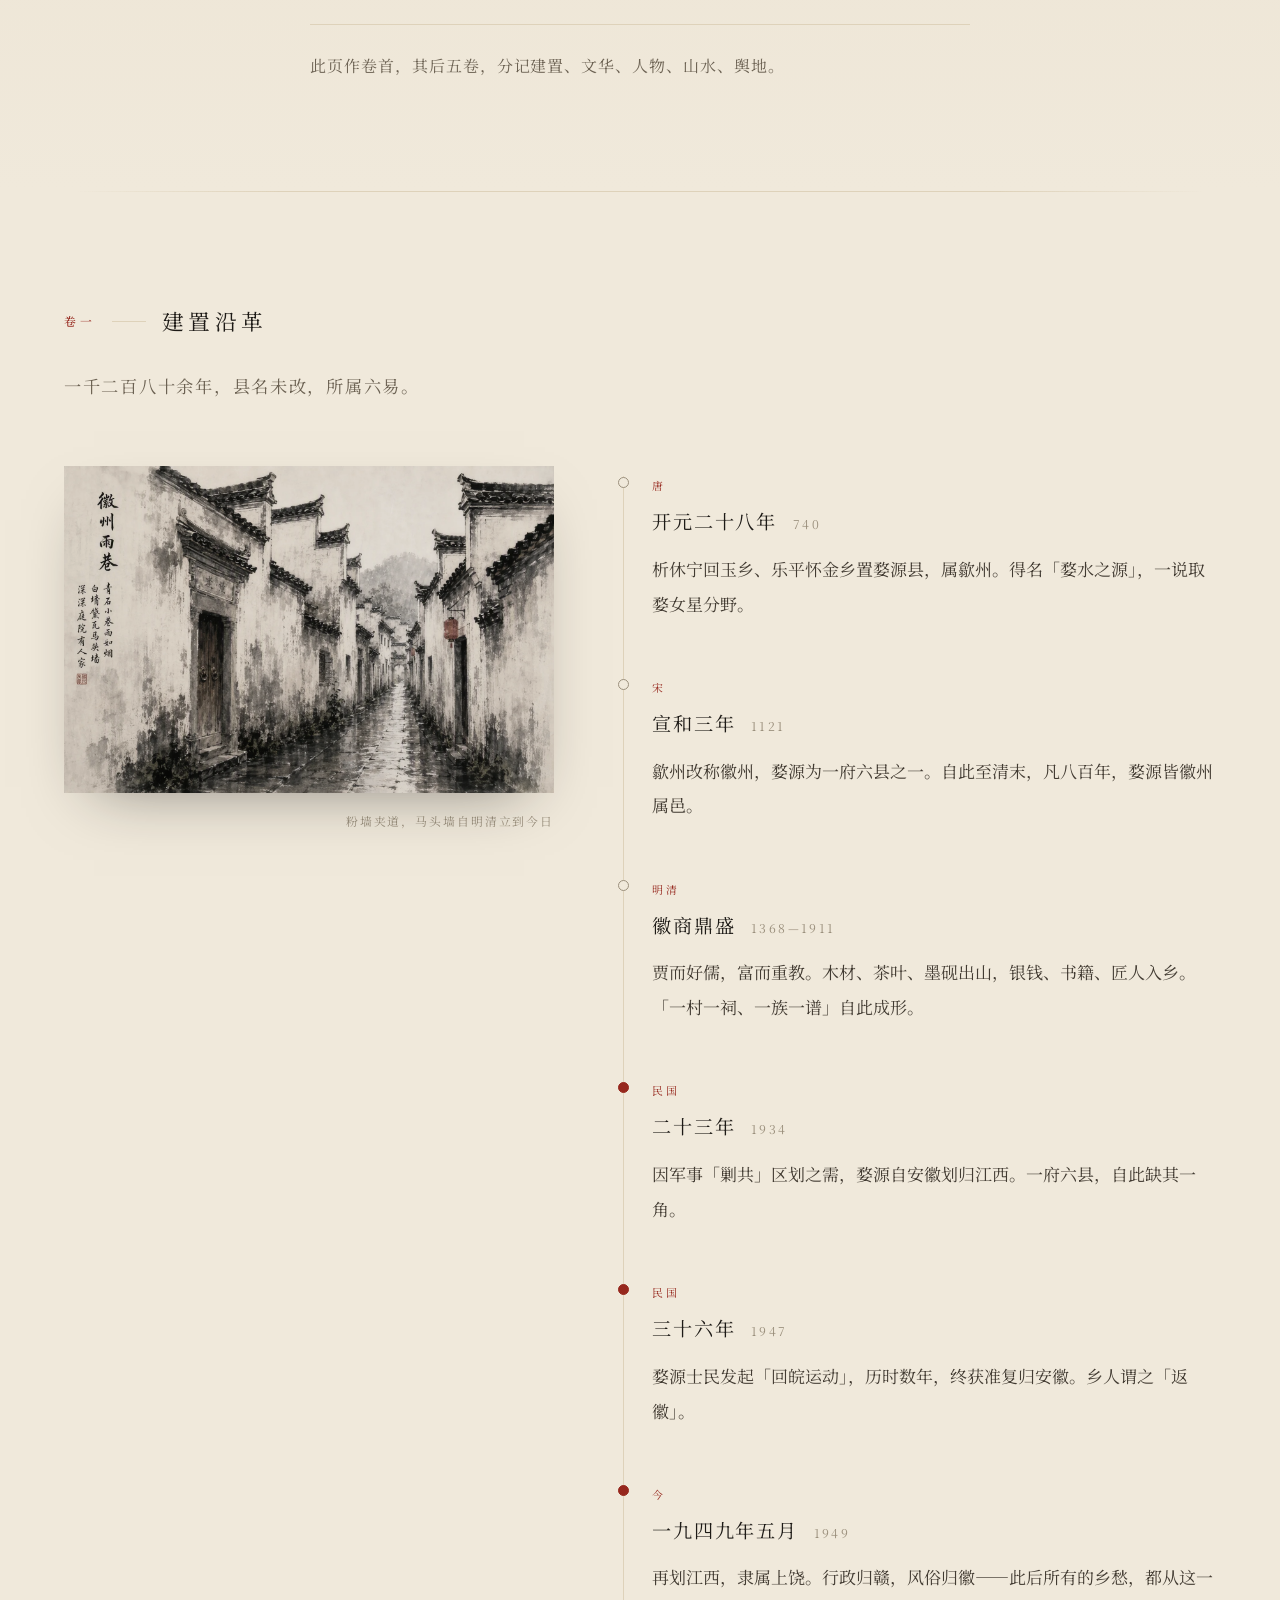
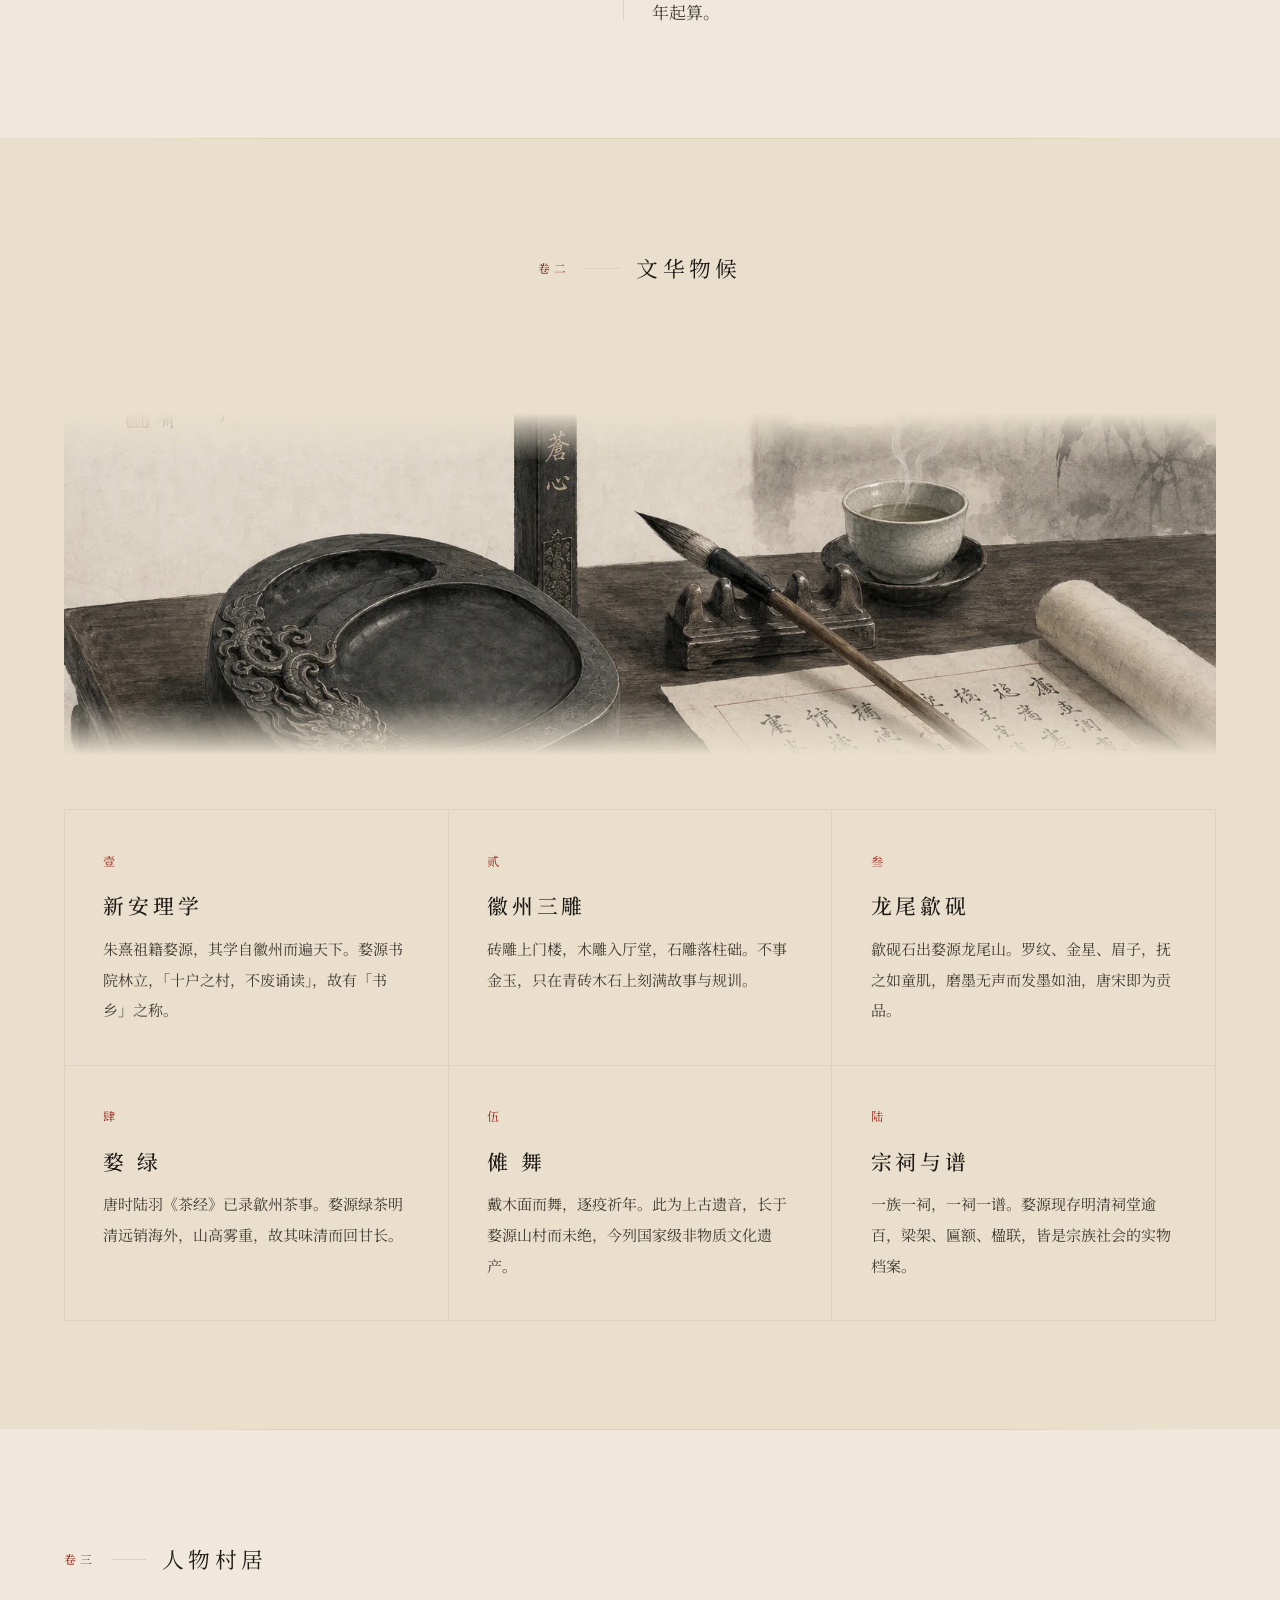
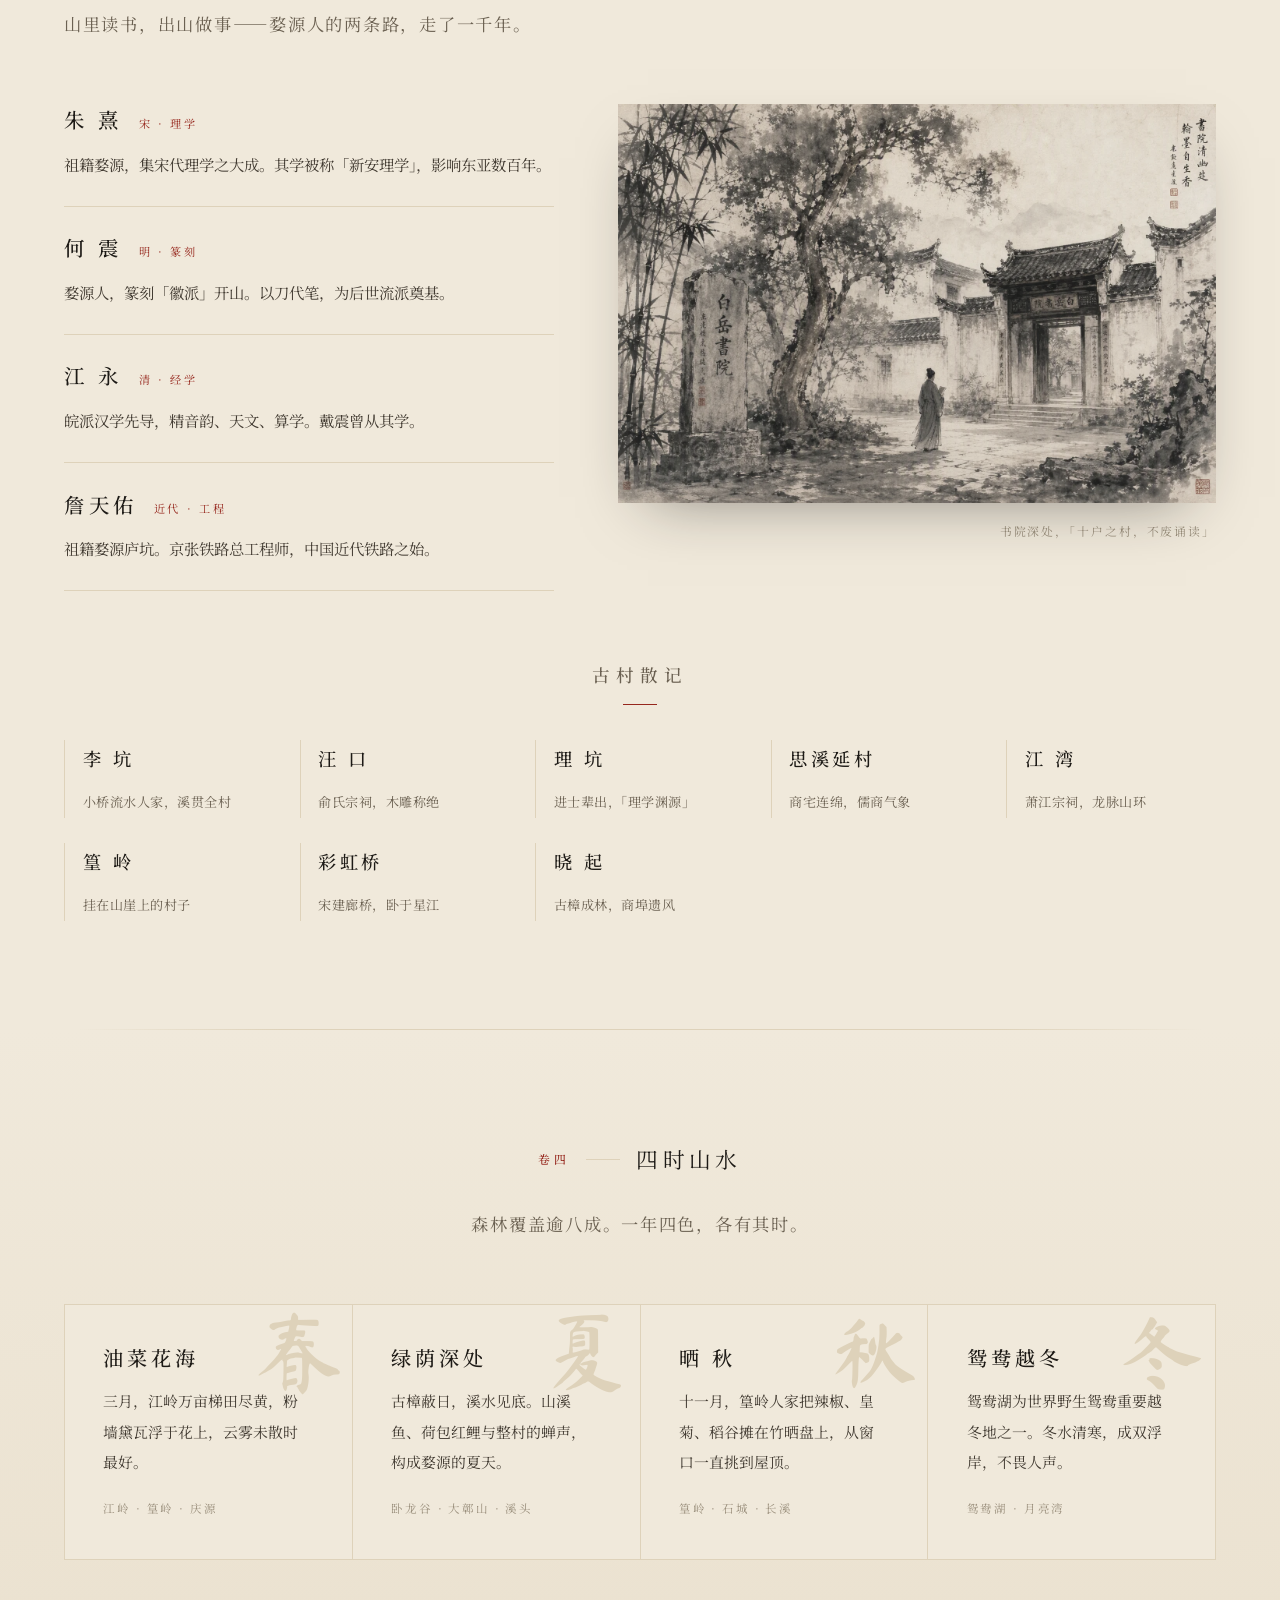
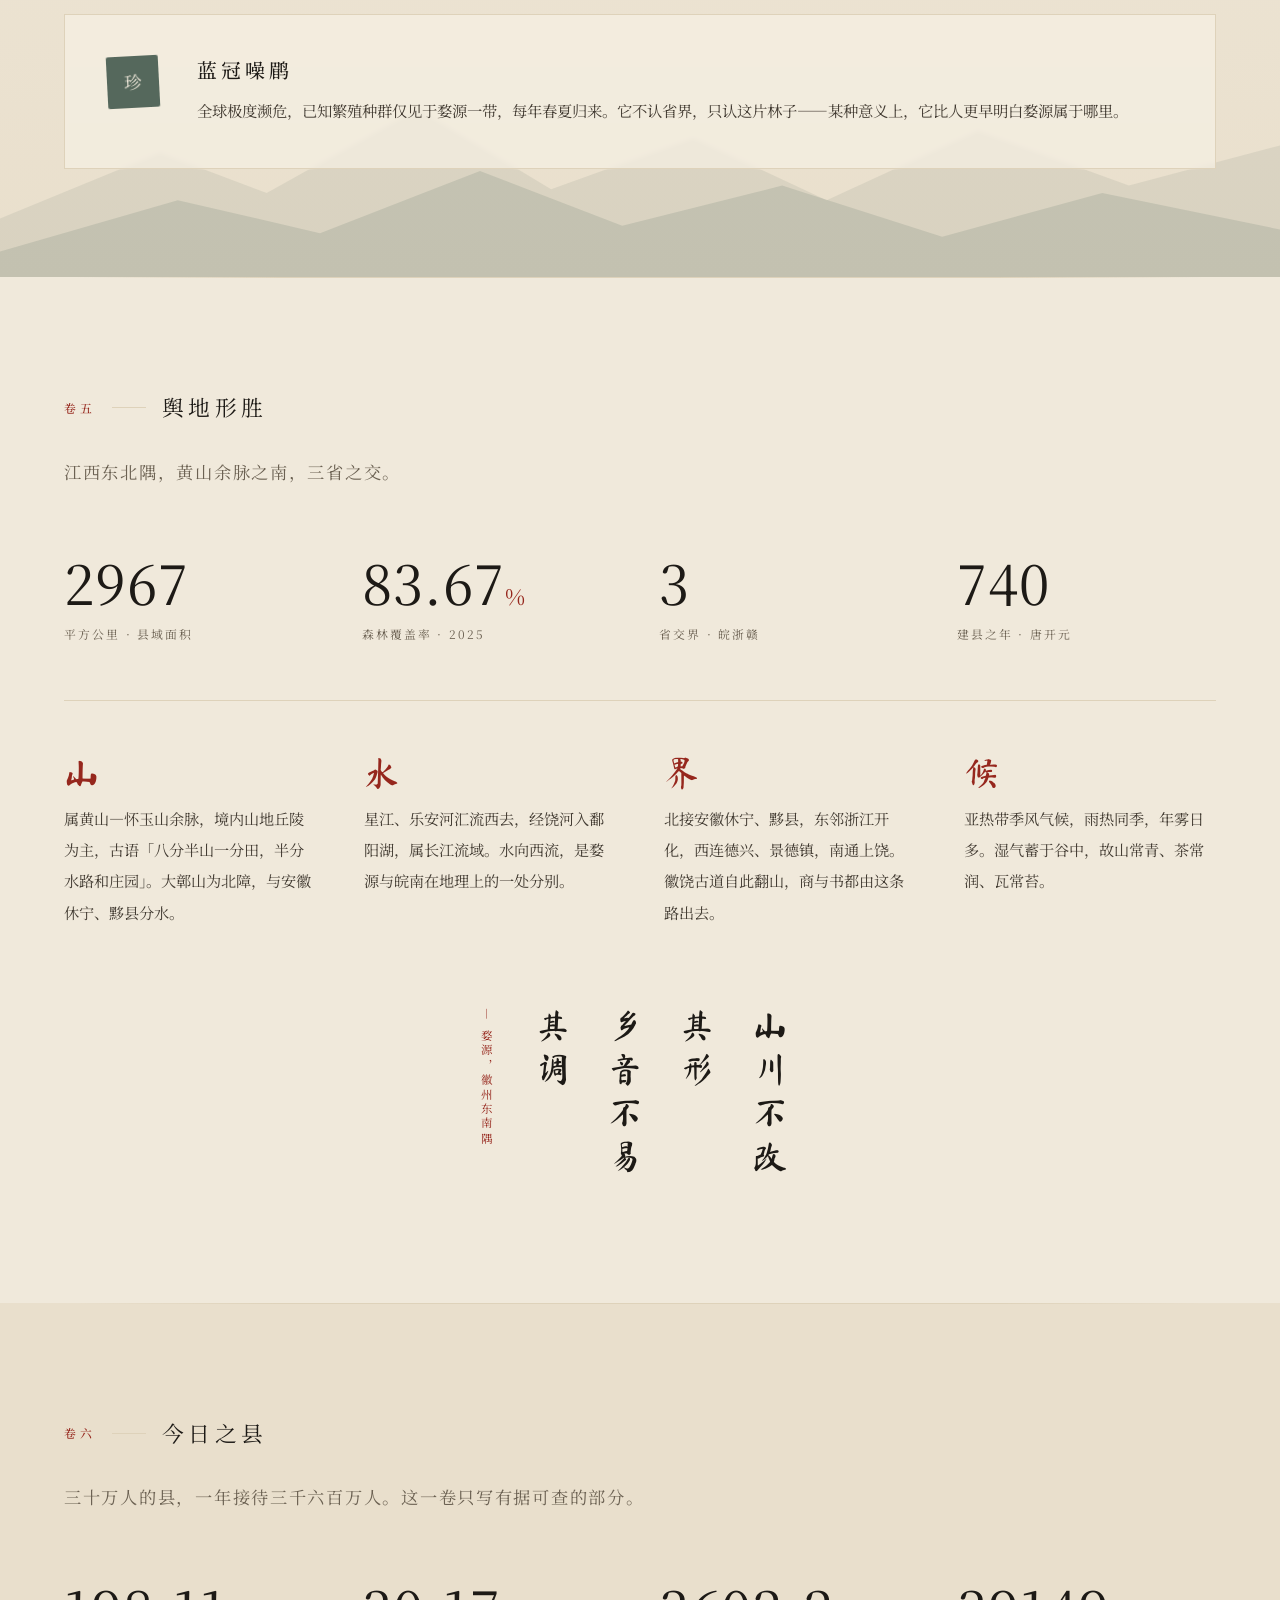
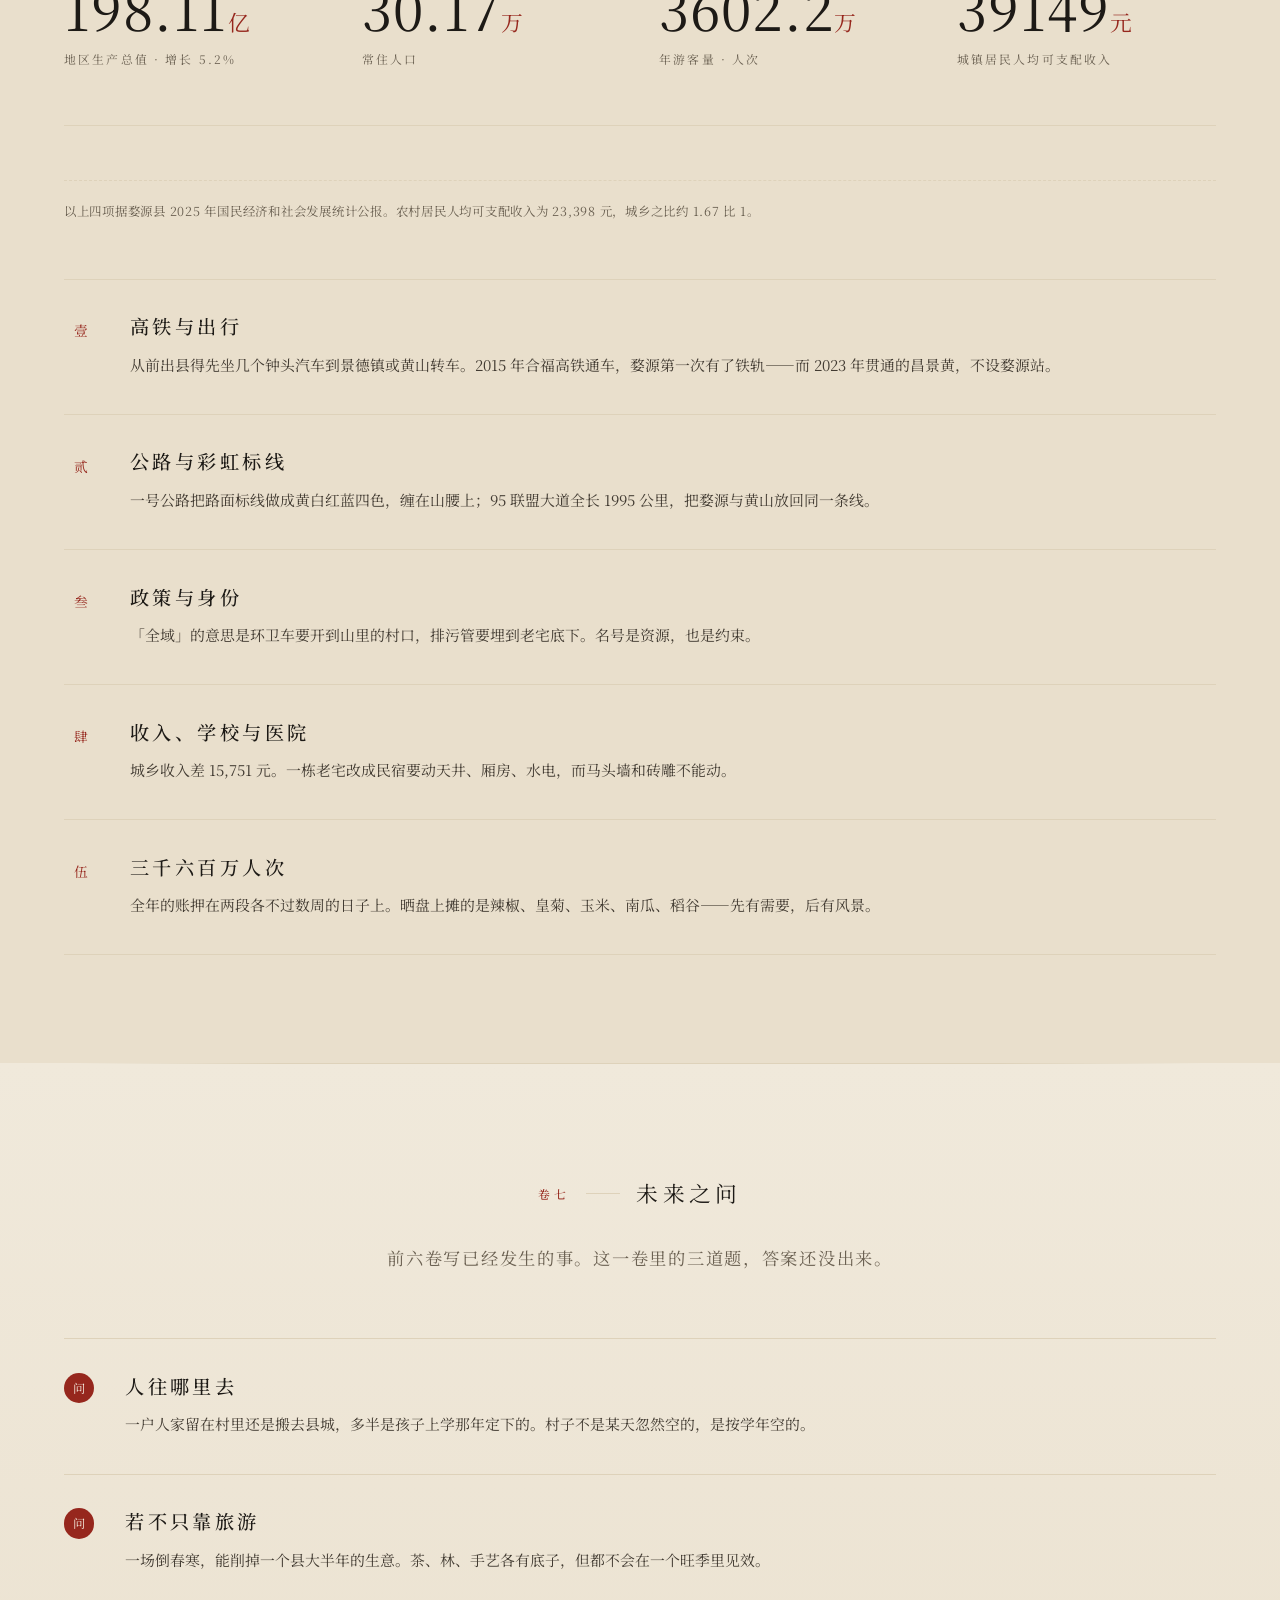
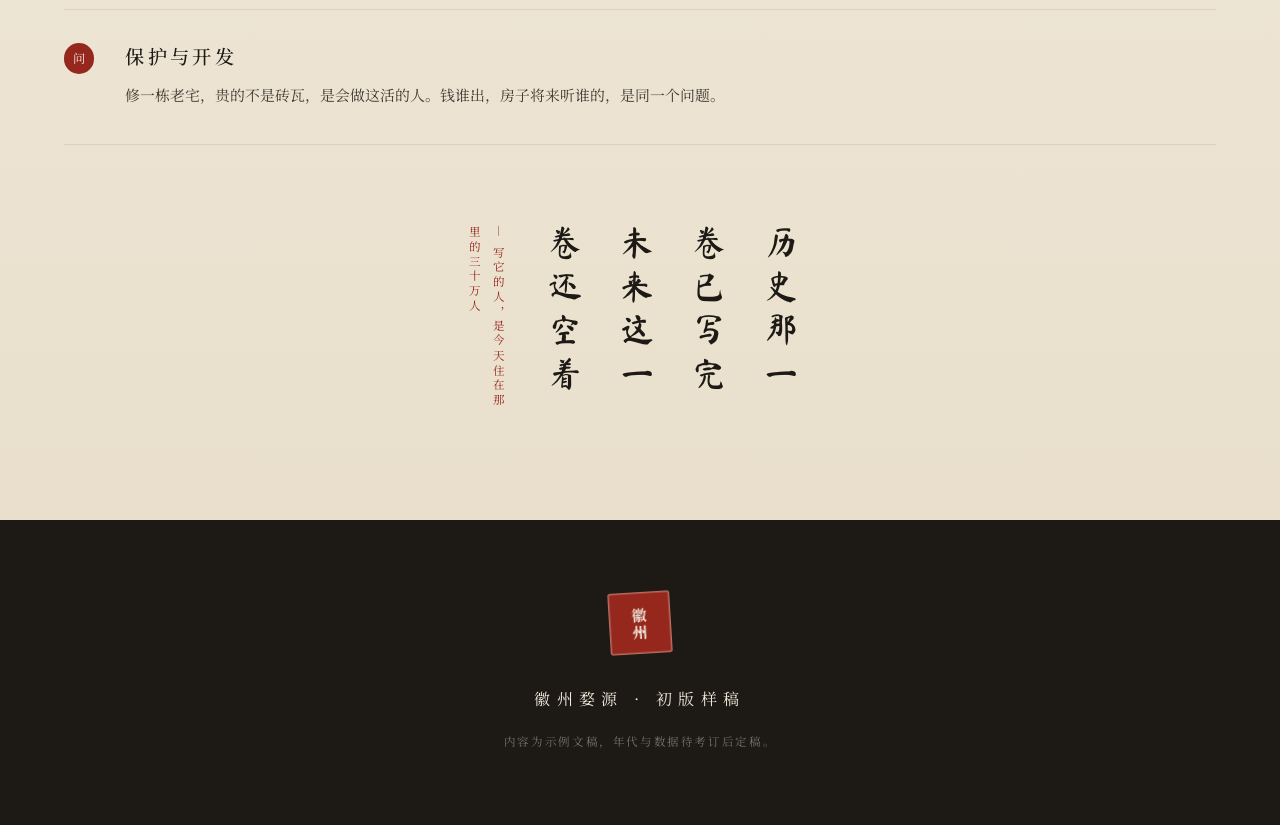
==== commit 8b169edb: "卷六卷七重写：删自我声明，改以具体的物与场景落地 删掉了不该给读者看的东西：小档案里的「本篇性质：提出问题，不给结论」， 正文里反复出现的「本文未核到」「本文因此未作推断」「本文只作定性描述」， 以及" ====
--- a/index.html
+++ b/index.html
@@ -324,35 +324,35 @@
         <span class="topic__ord">壹</span>
         <div class="topic__body">
           <h3>高铁与出行</h3>
-          <p>二〇一五年合福高铁通车，婺源才第一次有了铁轨。而 2023 年贯通的昌景黄高铁，并不设婺源站。</p>
+          <p>从前出县得先坐几个钟头汽车到景德镇或黄山转车。2015 年合福高铁通车，婺源第一次有了铁轨——而 2023 年贯通的昌景黄，不设婺源站。</p>
         </div>
       </a>
       <a class="topic reveal" href="detail.html?id=present.gonglu">
         <span class="topic__ord">贰</span>
         <div class="topic__body">
           <h3>公路与彩虹标线</h3>
-          <p>一号公路把标线做成黄白红蓝四色；95 联盟大道全长 1995 公里，又把婺源与黄山接回同一条线上。</p>
+          <p>一号公路把路面标线做成黄白红蓝四色，缠在山腰上；95 联盟大道全长 1995 公里，把婺源与黄山放回同一条线。</p>
         </div>
       </a>
       <a class="topic reveal" href="detail.html?id=present.zhengce">
         <span class="topic__ord">叁</span>
         <div class="topic__body">
           <h3>政策与身份</h3>
-          <p>2019 年获评首批国家全域旅游示范区。名号是资源，也是约束。</p>
+          <p>「全域」的意思是环卫车要开到山里的村口，排污管要埋到老宅底下。名号是资源，也是约束。</p>
         </div>
       </a>
       <a class="topic reveal" href="detail.html?id=present.minsheng">
         <span class="topic__ord">肆</span>
         <div class="topic__body">
           <h3>收入、学校与医院</h3>
-          <p>幸福感很难量，但收入、学校和医院可以。含一处极易被误用的统计口径。</p>
+          <p>城乡收入差 15,751 元。一栋老宅改成民宿要动天井、厢房、水电，而马头墙和砖雕不能动。</p>
         </div>
       </a>
       <a class="topic reveal" href="detail.html?id=present.lvyou">
         <span class="topic__ord">伍</span>
         <div class="topic__body">
           <h3>三千六百万人次</h3>
-          <p>不靠一个超级景区，分散在几十个村子里。旺季的代价同样具体。</p>
+          <p>全年的账押在两段各不过数周的日子上。晒盘上摊的是辣椒、皇菊、玉米、南瓜、稻谷——先有需要，后有风景。</p>
         </div>
       </a>
     </div>
@@ -364,7 +364,7 @@
   <div class="wrap">
     <div class="ch-head ch-head--center">
       <div class="ch-mark reveal"><b>卷七</b><i></i><span>未来之问</span></div>
-      <p class="ch-lede reveal">这一卷不作预言，也不引用未经核实的规划。它只把已确证的事实摆出来，把由此产生的问题问清楚。</p>
+      <p class="ch-lede reveal">前六卷写已经发生的事。这一卷里的三道题，答案还没出来。</p>
     </div>
 
     <div class="topics topics--ask">
@@ -372,21 +372,21 @@
         <span class="topic__ord">问</span>
         <div class="topic__body">
           <h3>人往哪里去</h3>
-          <p>三十万常住人口，和不在这个数里的那些婺源人。外出是这里的传统，可维系它的那套宗族制度已经散了。</p>
+          <p>一户人家留在村里还是搬去县城，多半是孩子上学那年定下的。村子不是某天忽然空的，是按学年空的。</p>
         </div>
       </a>
       <a class="topic reveal" href="detail.html?id=future.lvyouhou">
         <span class="topic__ord">问</span>
         <div class="topic__body">
           <h3>若不只靠旅游</h3>
-          <p>一个县把家底押在两个花期上，是不是太险了。茶、林、手艺各有底子，但都不会在一个旺季里见效。</p>
+          <p>一场倒春寒，能削掉一个县大半年的生意。茶、林、手艺各有底子，但都不会在一个旺季里见效。</p>
         </div>
       </a>
       <a class="topic reveal" href="detail.html?id=future.baohu">
         <span class="topic__ord">问</span>
         <div class="topic__body">
           <h3>保护与开发</h3>
-          <p>篁岭把人搬下了山，房子保住了。这算成功吗？真正的内核是：谁付钱，谁受益。</p>
+          <p>修一栋老宅，贵的不是砖瓦，是会做这活的人。钱谁出，房子将来听谁的，是同一个问题。</p>
         </div>
       </a>
     </div>
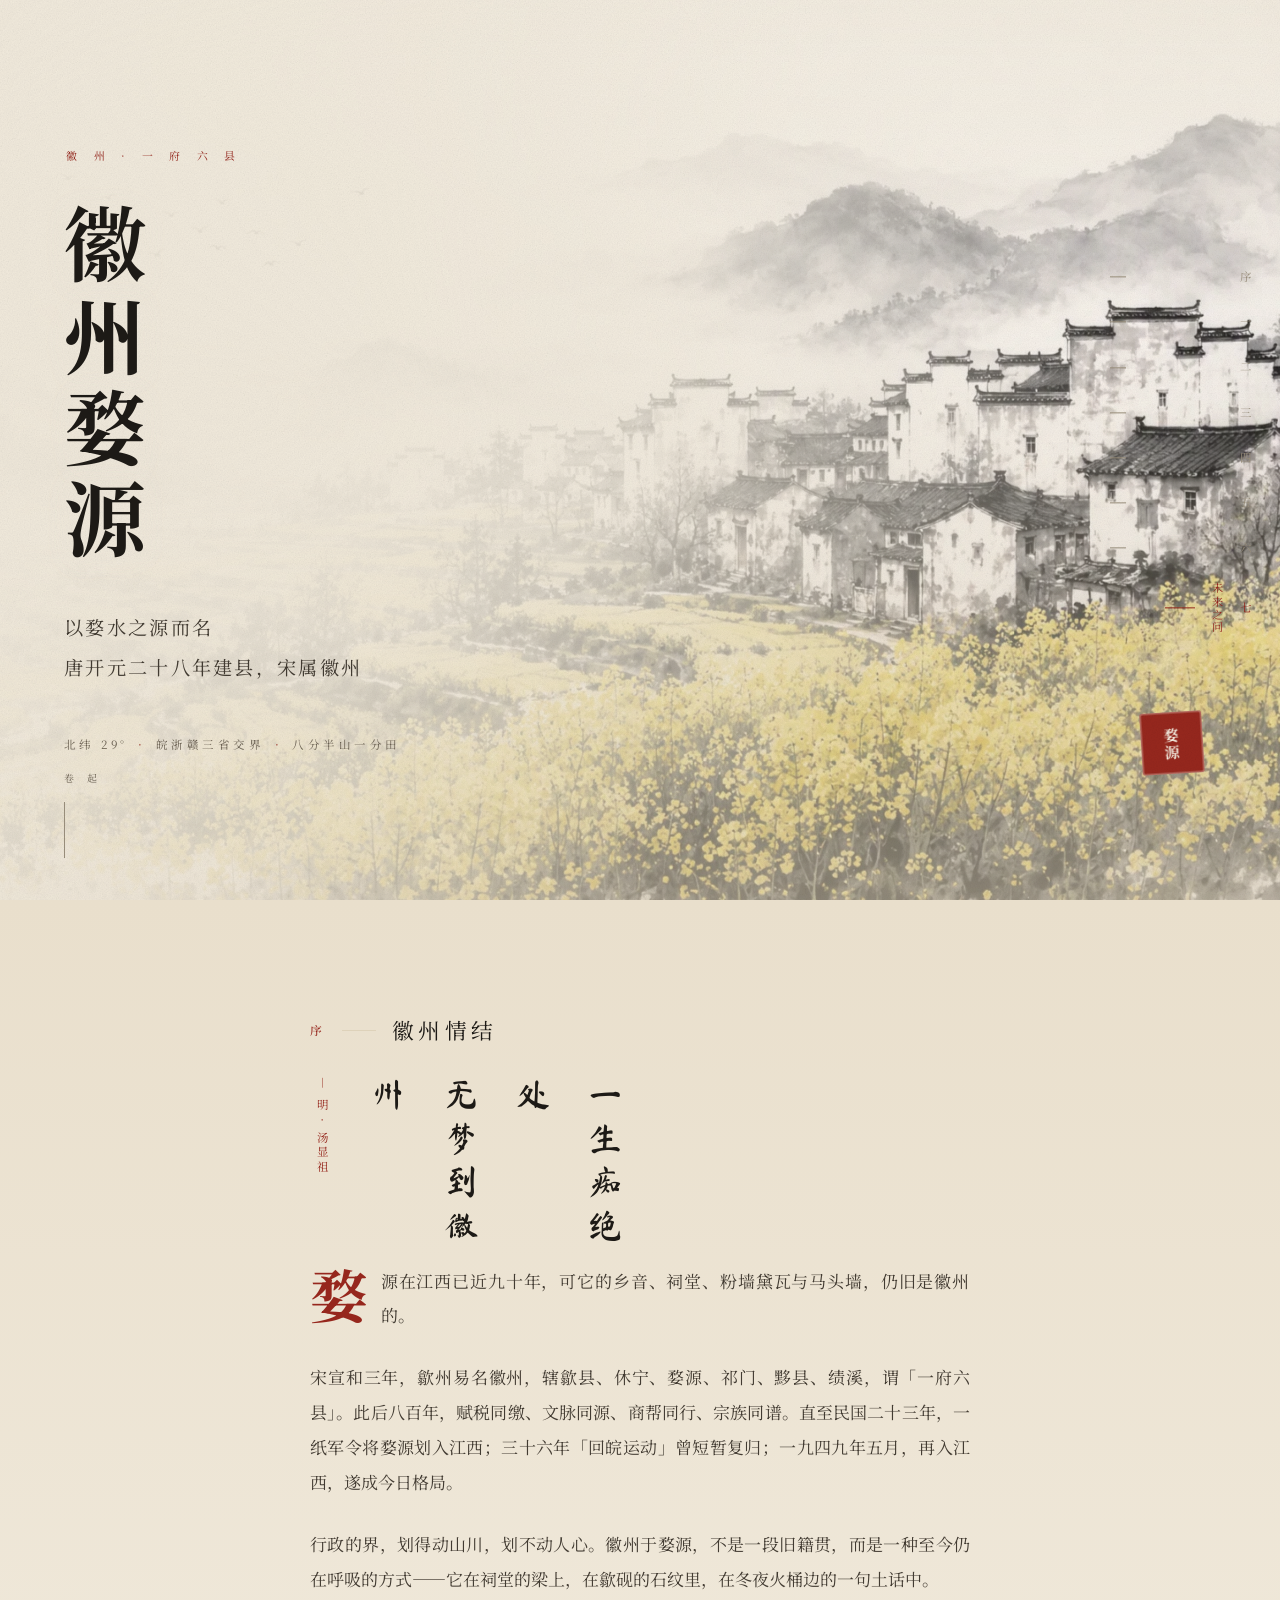
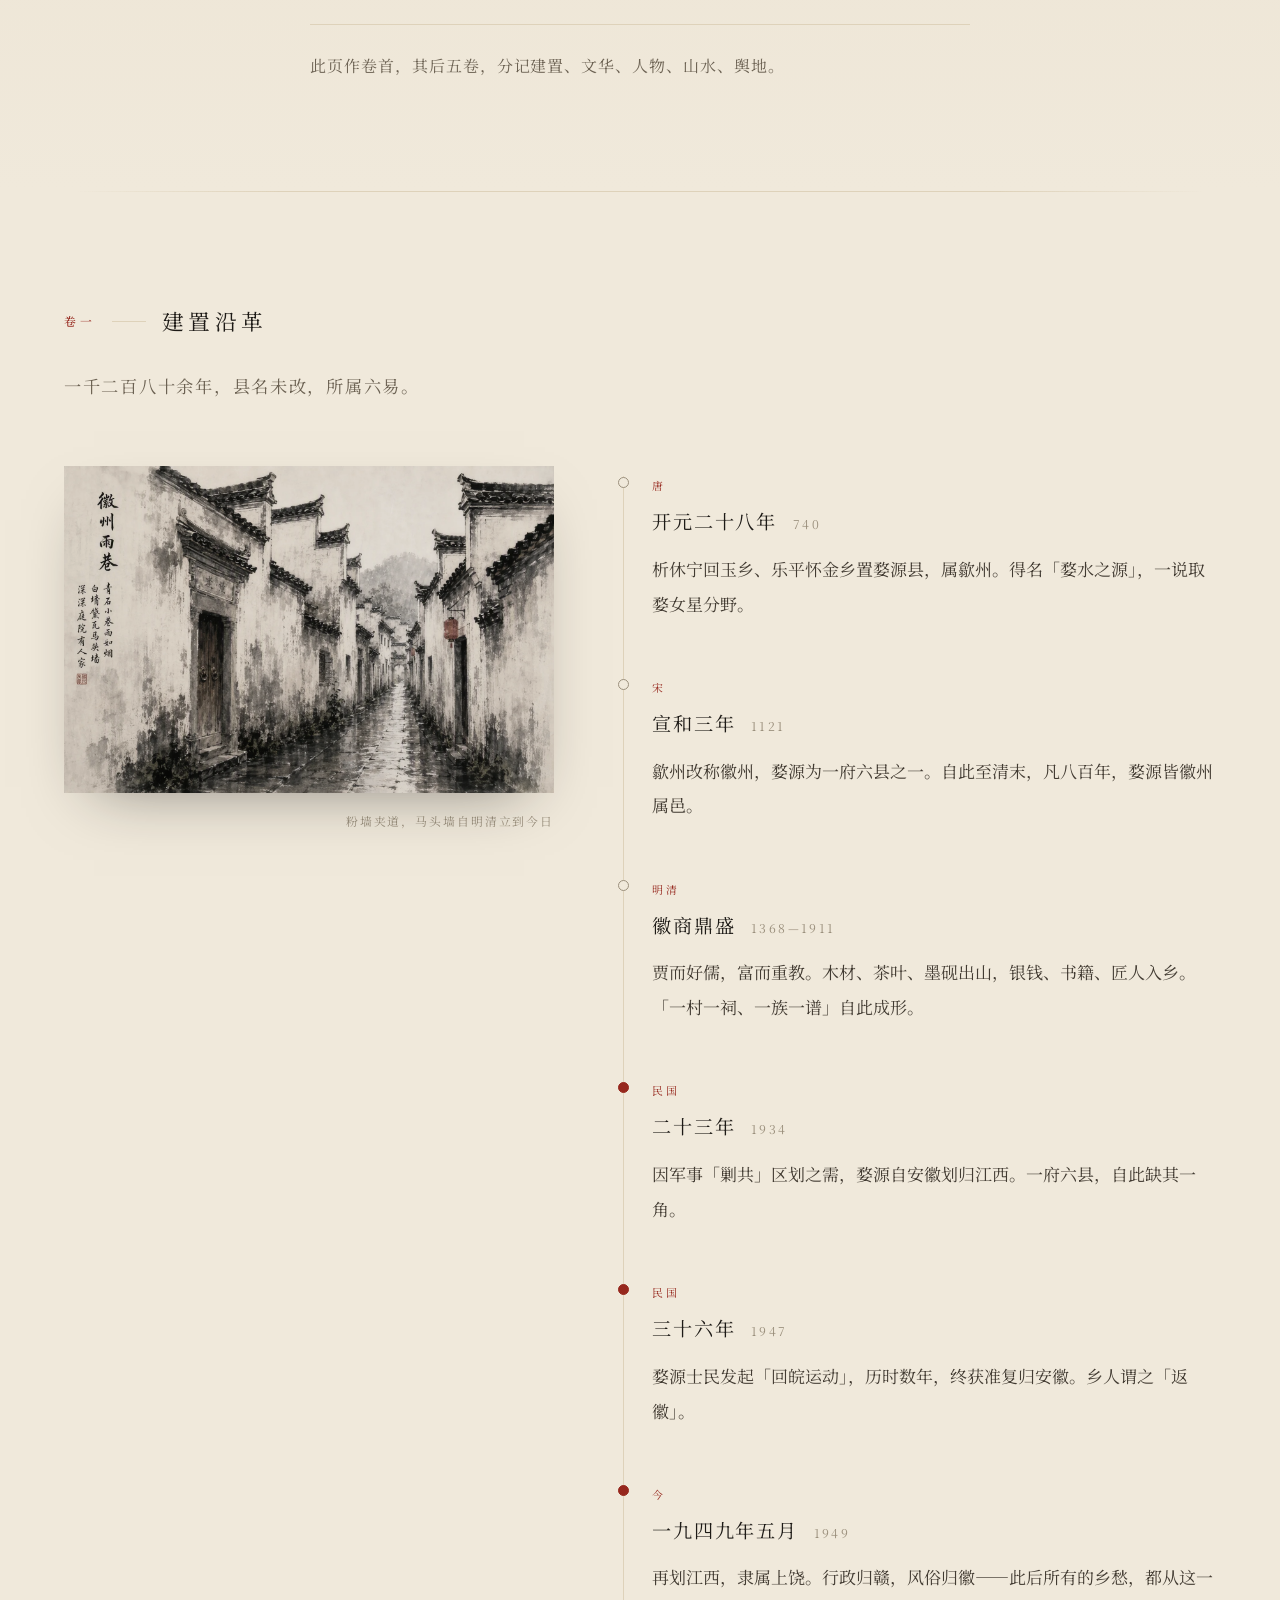
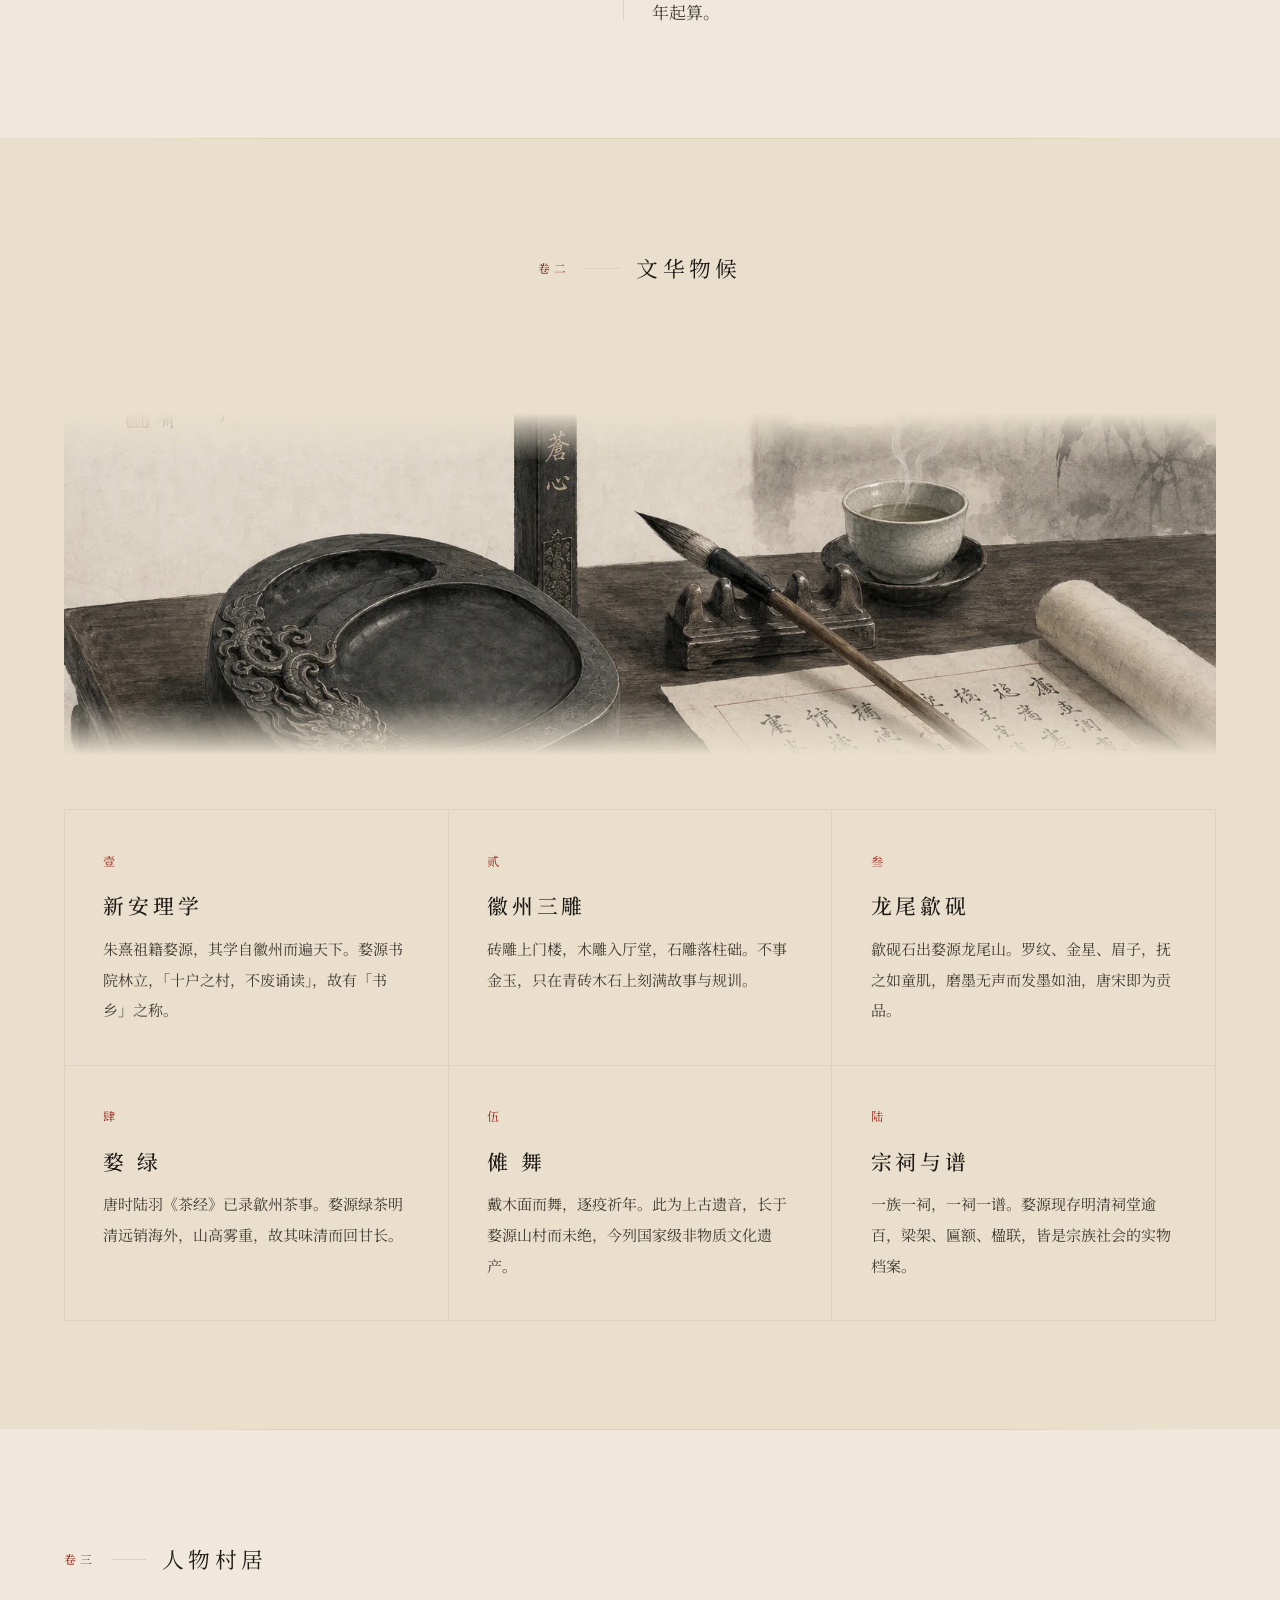
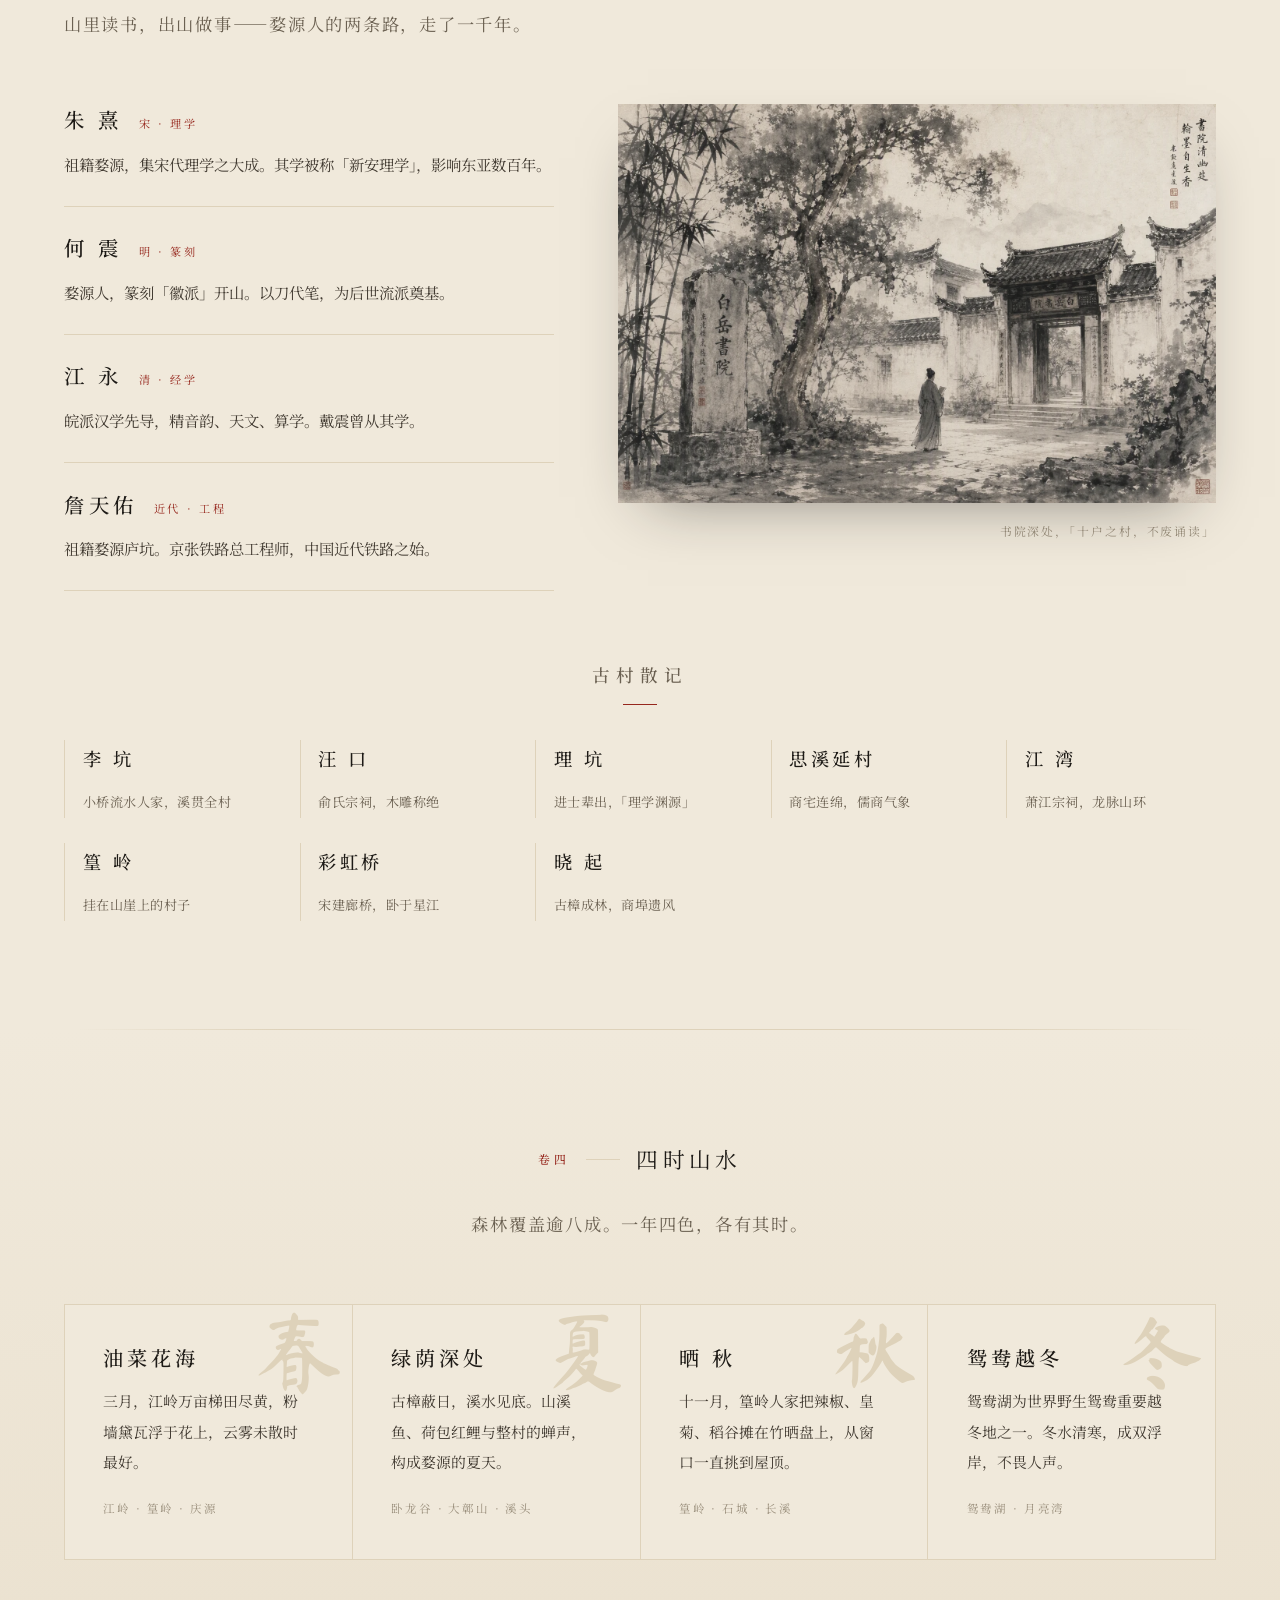
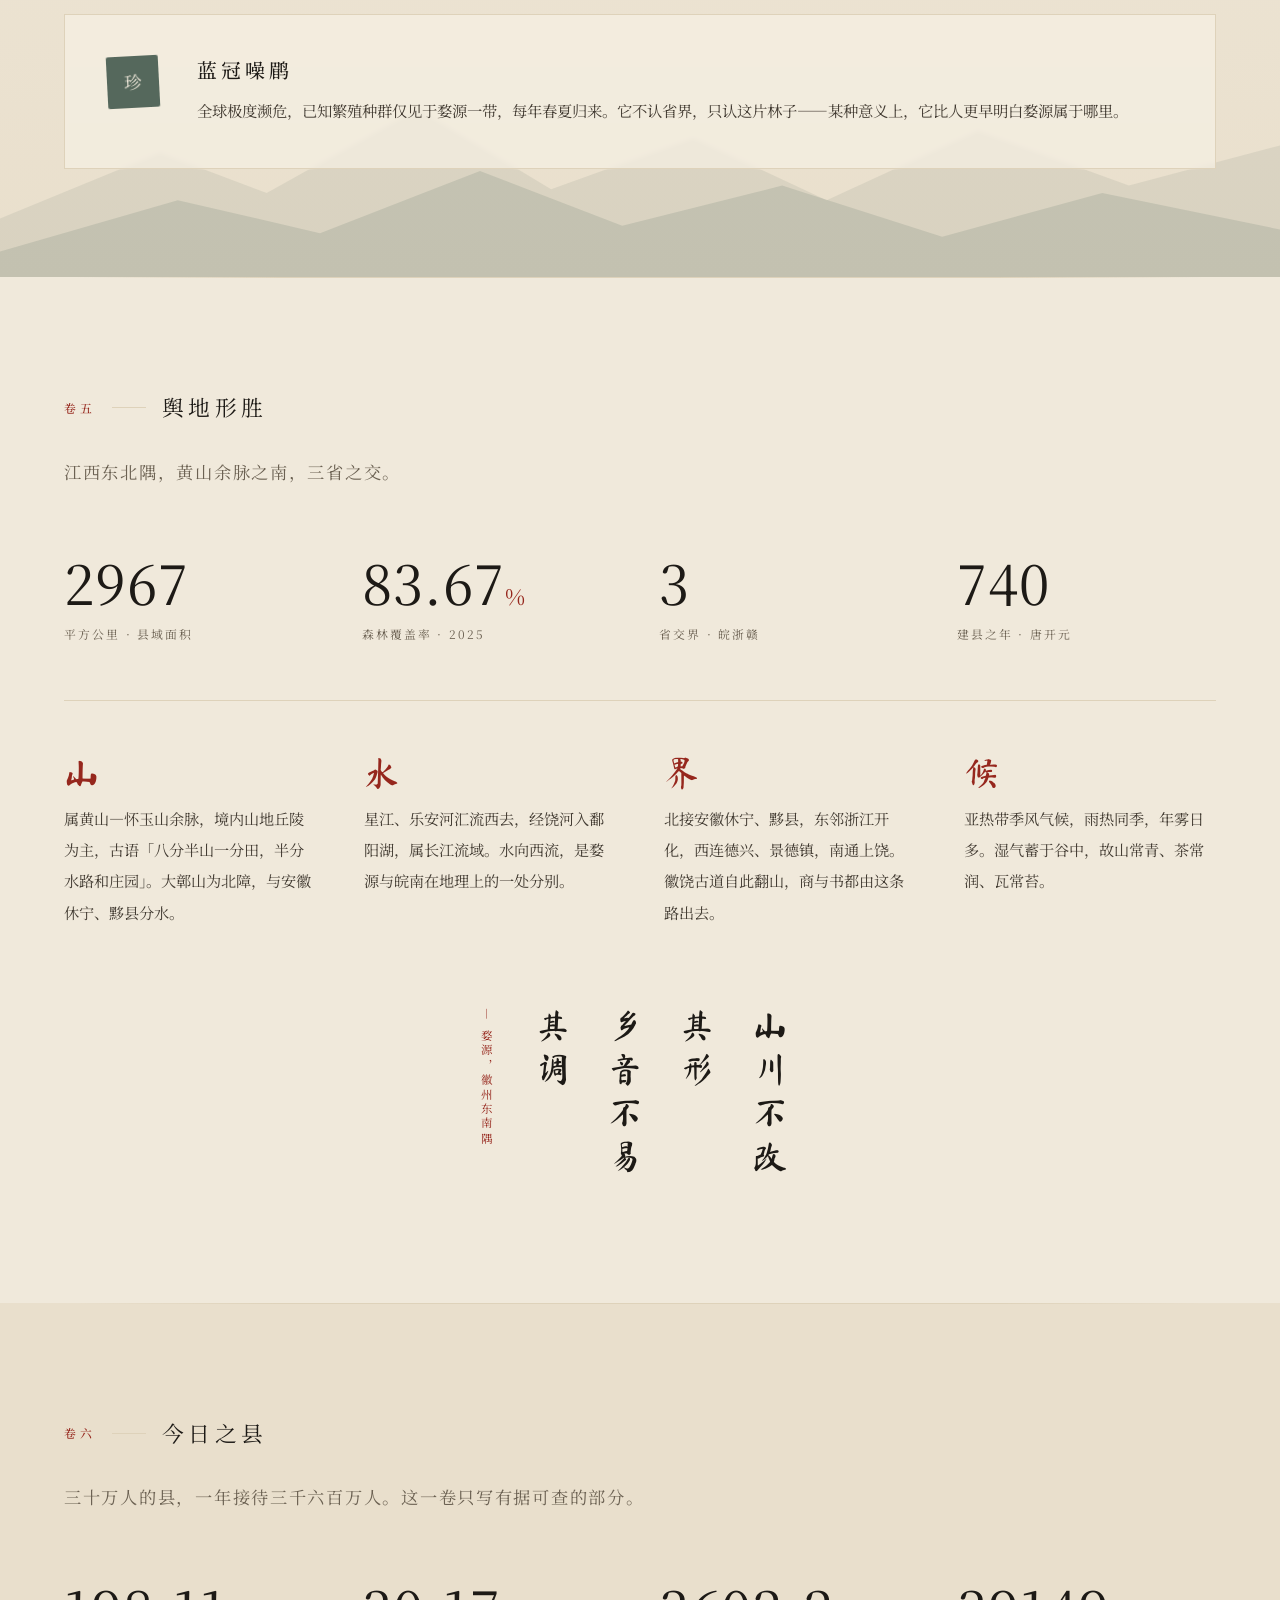
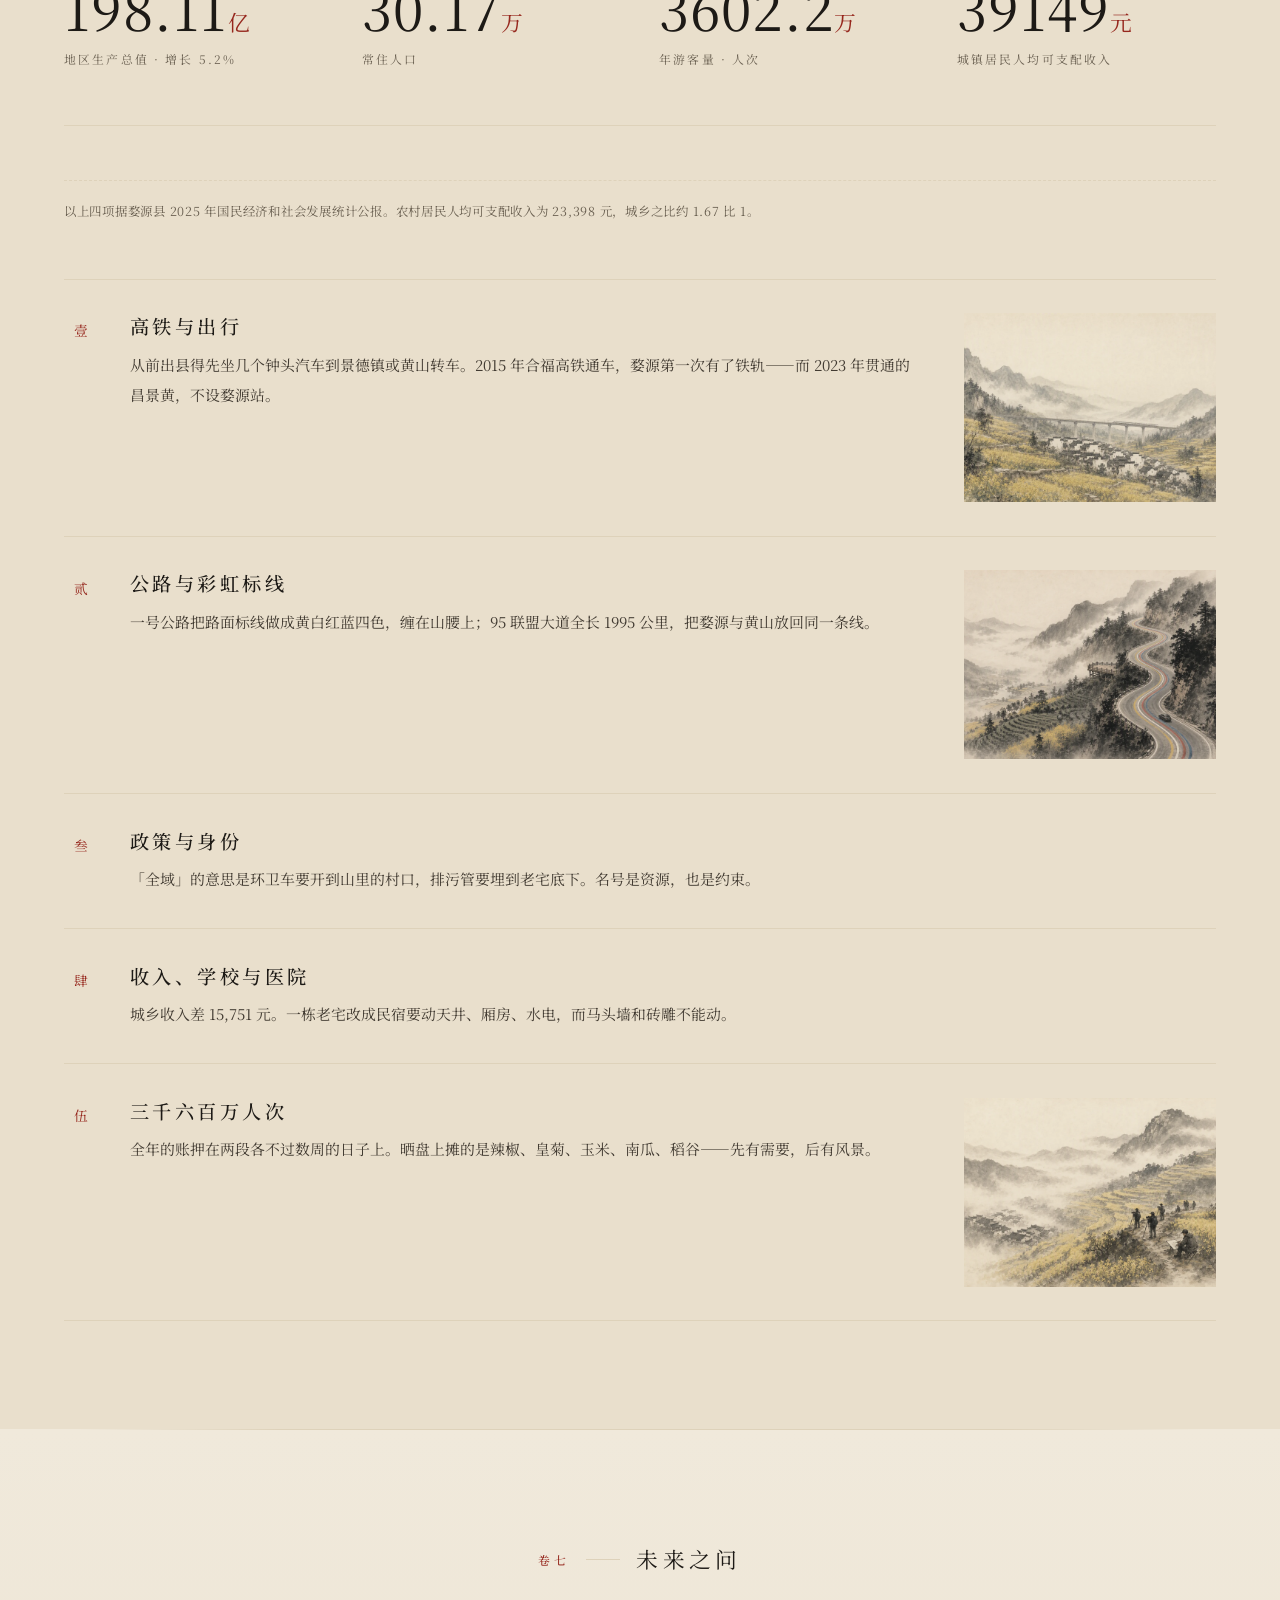
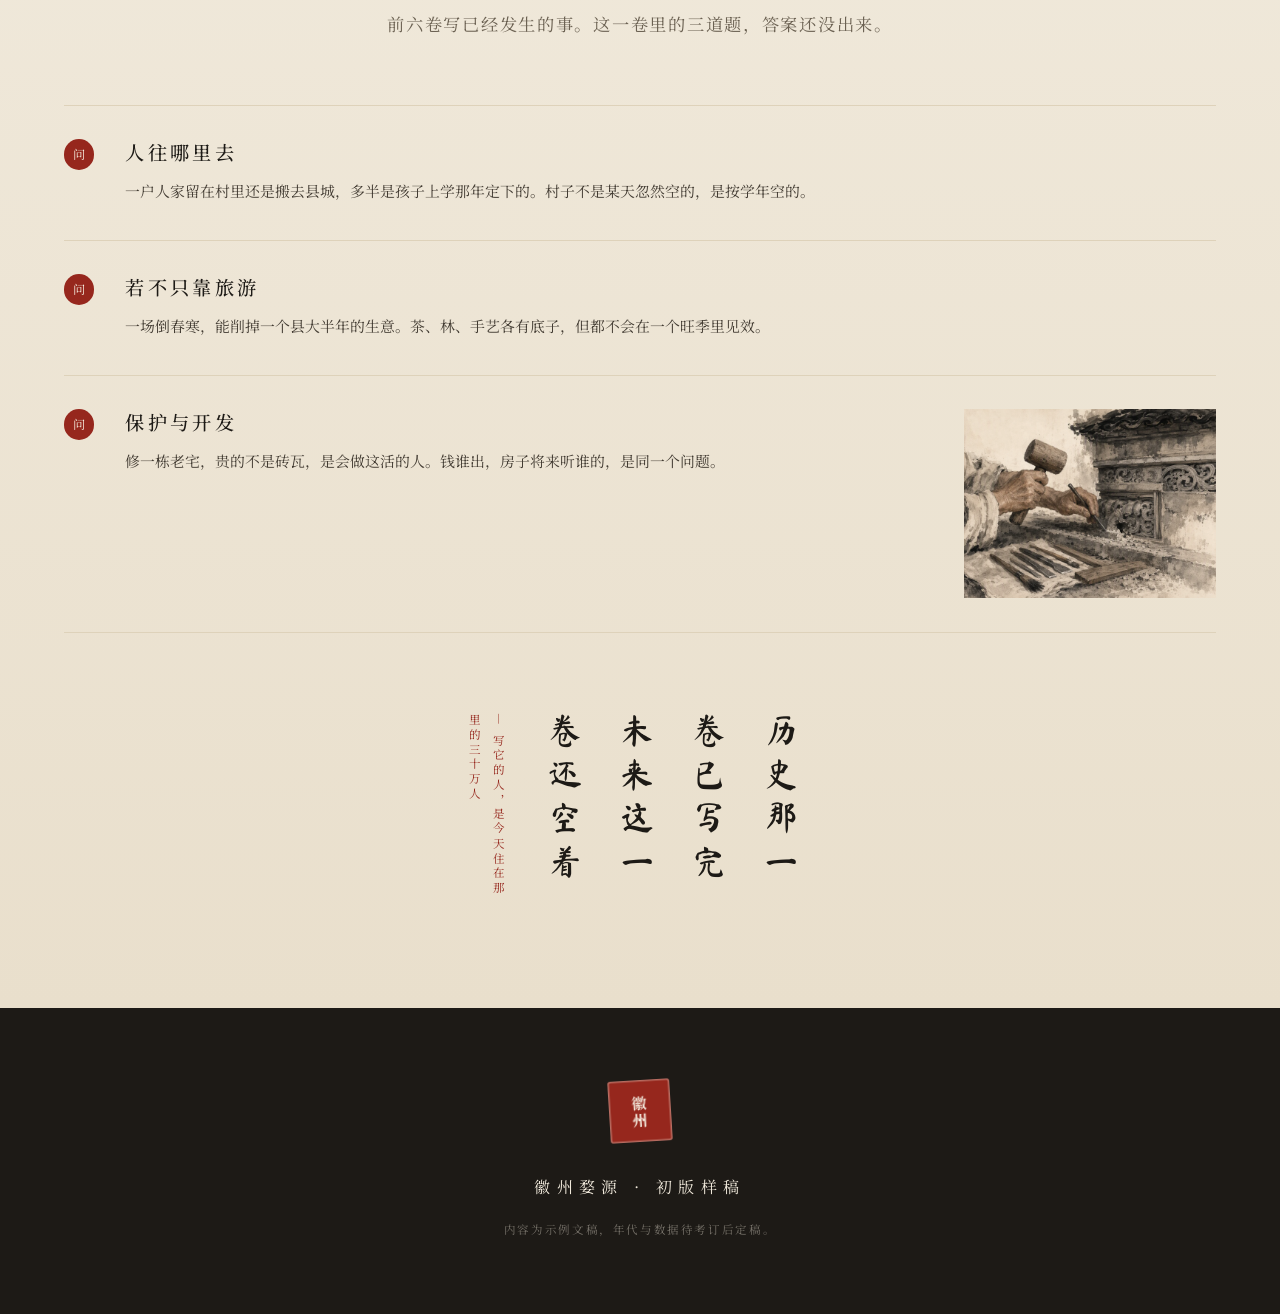
==== commit 788295cc: "卷六卷七配图四张，行式排版错开节奏 新增水墨插图：高铁跨过花田上的高架桥、盘山公路的四色标线与观景台、 清晨油菜花梯田上架三脚架与写生的人、老匠人持木槌凿子修补砖雕。 后一张正对「贵的不是砖瓦，是会做" ====
--- a/index.html
+++ b/index.html
@@ -320,19 +320,21 @@
     <p class="datanote reveal">以上四项据婺源县 2025 年国民经济和社会发展统计公报。农村居民人均可支配收入为 23,398 元，城乡之比约 1.67 比 1。</p>
 
     <div class="topics">
-      <a class="topic reveal" href="detail.html?id=present.jiaotong">
+      <a class="topic topic--fig reveal" href="detail.html?id=present.jiaotong">
         <span class="topic__ord">壹</span>
         <div class="topic__body">
           <h3>高铁与出行</h3>
           <p>从前出县得先坐几个钟头汽车到景德镇或黄山转车。2015 年合福高铁通车，婺源第一次有了铁轨——而 2023 年贯通的昌景黄，不设婺源站。</p>
         </div>
-      </a>
-      <a class="topic reveal" href="detail.html?id=present.gonglu">
+      <span class="topic__fig"><img src="assets/images/now-jiaotong.webp" alt="高铁跨过花田上的高架桥" loading="lazy"></span>
+      </a>
+      <a class="topic topic--fig reveal" href="detail.html?id=present.gonglu">
         <span class="topic__ord">贰</span>
         <div class="topic__body">
           <h3>公路与彩虹标线</h3>
           <p>一号公路把路面标线做成黄白红蓝四色，缠在山腰上；95 联盟大道全长 1995 公里，把婺源与黄山放回同一条线。</p>
         </div>
+      <span class="topic__fig"><img src="assets/images/now-gonglu.webp" alt="盘山公路的四色标线" loading="lazy"></span>
       </a>
       <a class="topic reveal" href="detail.html?id=present.zhengce">
         <span class="topic__ord">叁</span>
@@ -348,12 +350,13 @@
           <p>城乡收入差 15,751 元。一栋老宅改成民宿要动天井、厢房、水电，而马头墙和砖雕不能动。</p>
         </div>
       </a>
-      <a class="topic reveal" href="detail.html?id=present.lvyou">
+      <a class="topic topic--fig reveal" href="detail.html?id=present.lvyou">
         <span class="topic__ord">伍</span>
         <div class="topic__body">
           <h3>三千六百万人次</h3>
           <p>全年的账押在两段各不过数周的日子上。晒盘上摊的是辣椒、皇菊、玉米、南瓜、稻谷——先有需要，后有风景。</p>
         </div>
+      <span class="topic__fig"><img src="assets/images/now-lvyou.webp" alt="清晨的油菜花梯田" loading="lazy"></span>
       </a>
     </div>
   </div>
@@ -382,12 +385,13 @@
           <p>一场倒春寒，能削掉一个县大半年的生意。茶、林、手艺各有底子，但都不会在一个旺季里见效。</p>
         </div>
       </a>
-      <a class="topic reveal" href="detail.html?id=future.baohu">
+      <a class="topic topic--fig reveal" href="detail.html?id=future.baohu">
         <span class="topic__ord">问</span>
         <div class="topic__body">
           <h3>保护与开发</h3>
           <p>修一栋老宅，贵的不是砖瓦，是会做这活的人。钱谁出，房子将来听谁的，是同一个问题。</p>
         </div>
+      <span class="topic__fig"><img src="assets/images/future-baohu.webp" alt="匠人修补砖雕" loading="lazy"></span>
       </a>
     </div>
 
--- a/assets/css/styles.css
+++ b/assets/css/styles.css
@@ -630,6 +630,23 @@
 .topic:hover::after,
 .topic:focus-visible::after{ opacity:1; transform:none; }
 
+/* 带缩略图的条目 */
+.topic--fig .topic__body{ padding-right:1.2rem; }
+.topic__fig{
+  flex:none; width:clamp(180px,22vw,252px);
+  align-self:flex-start; overflow:hidden;
+}
+.topic__fig img{
+  width:100%; aspect-ratio:4/3; object-fit:cover;
+  filter:saturate(.72) contrast(1.03);
+  transition:transform .8s var(--ease);
+}
+.topic--fig:hover .topic__fig img{ transform:scale(1.04); }
+.topic--fig::after{
+  top:auto;
+  bottom:calc(clamp(1.5rem,3vw,2.1rem) - .3rem);
+}
+
 /* 详情页侧栏 · 出处 */
 .sources li{
   position:relative; padding-left:.9rem; margin-bottom:.7rem;
@@ -643,6 +660,9 @@
 @media (max-width:600px){
   .topic{ flex-wrap:wrap; }
   .topic__body{ padding-right:0; }
+  .topic--fig .topic__body{ padding-right:0; }
+  .topic__fig{ width:100%; margin-top:1.1rem; }
+  .topic__fig img{ aspect-ratio:21/9; }
   .topic::after{ display:none; }
 }
 
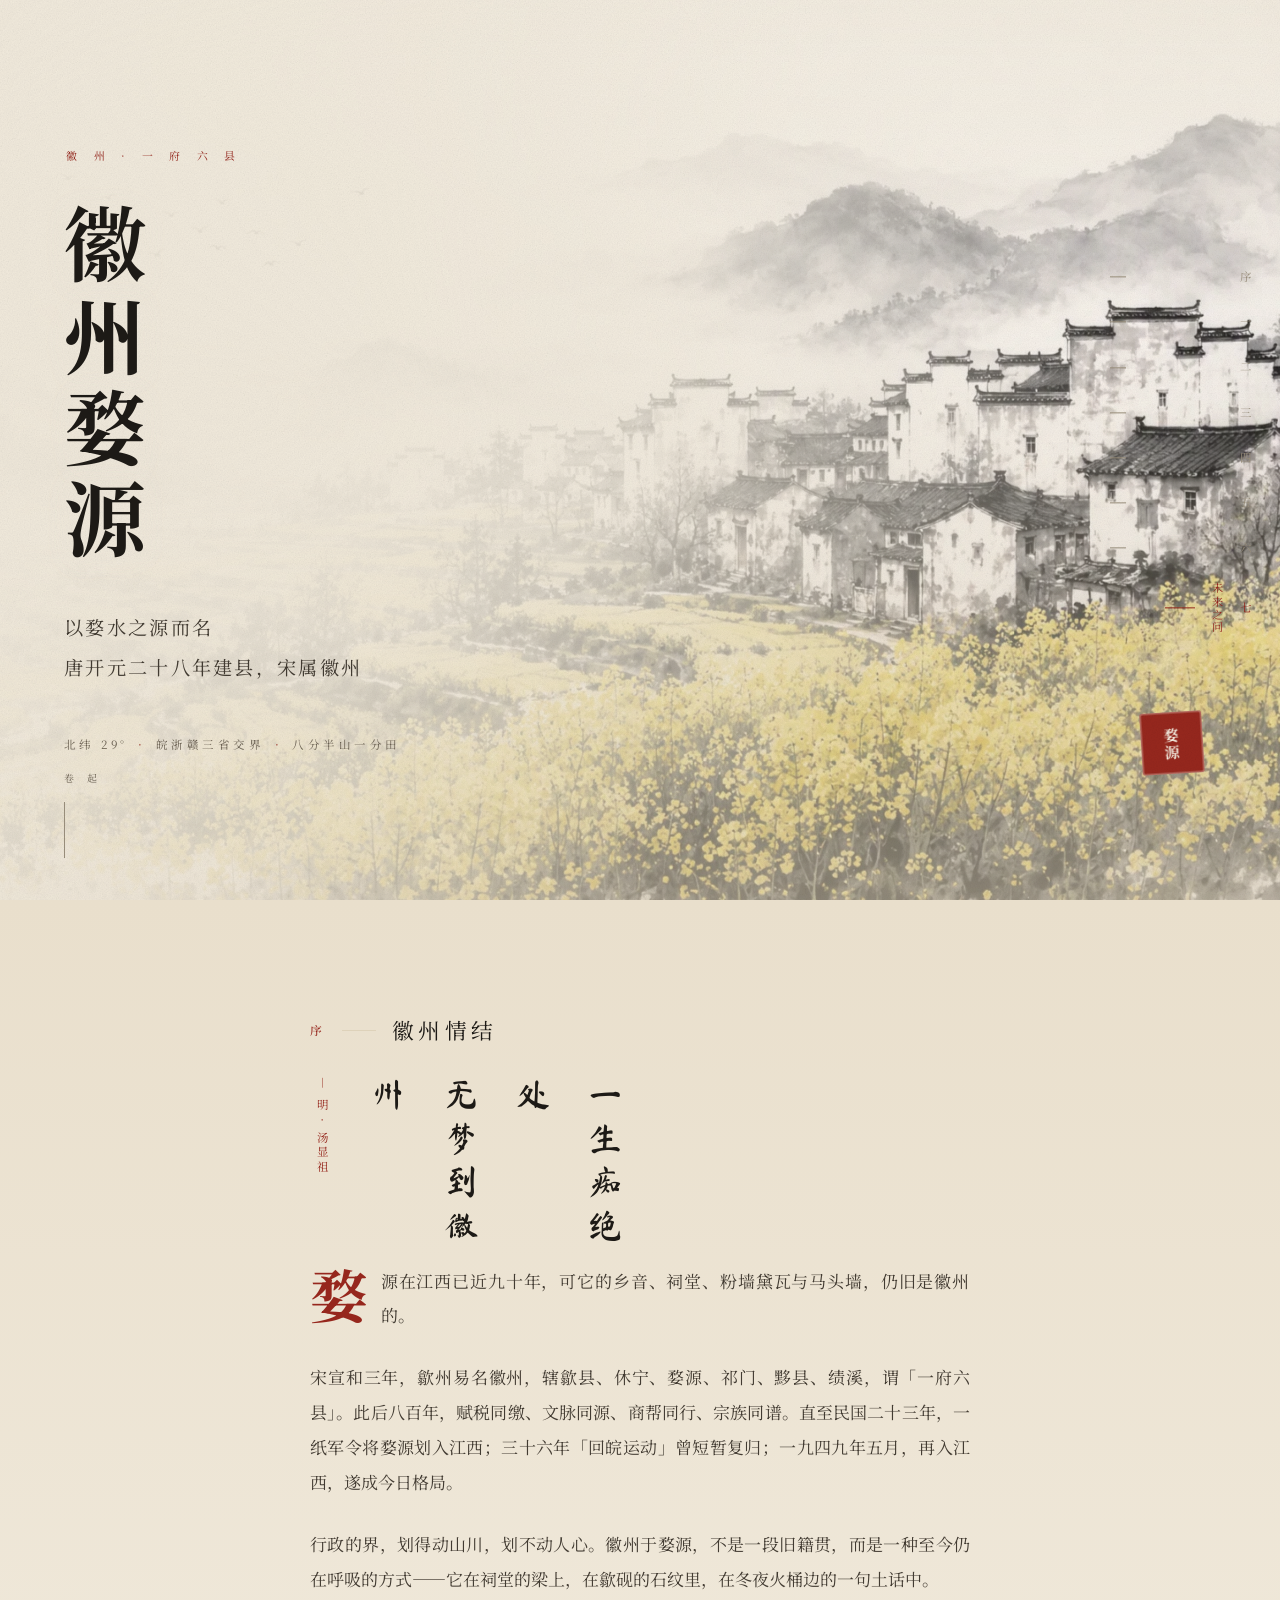
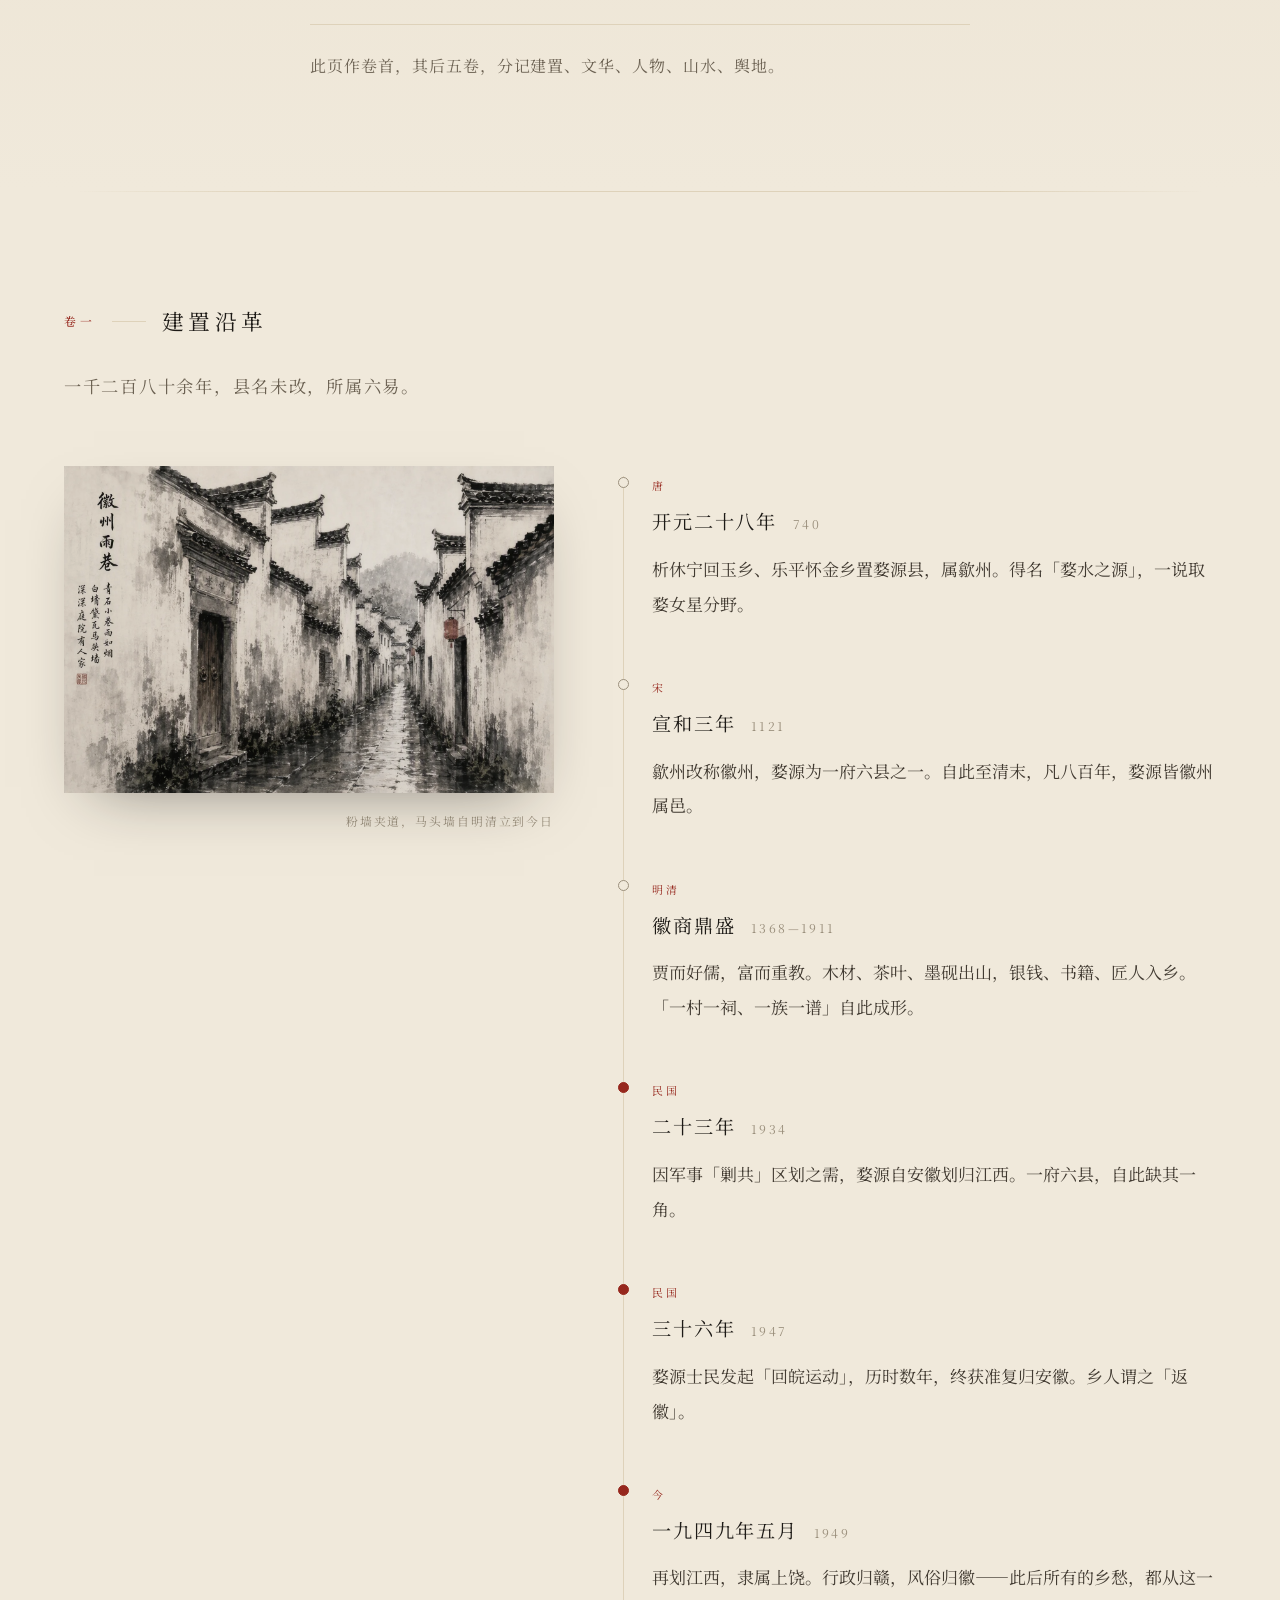
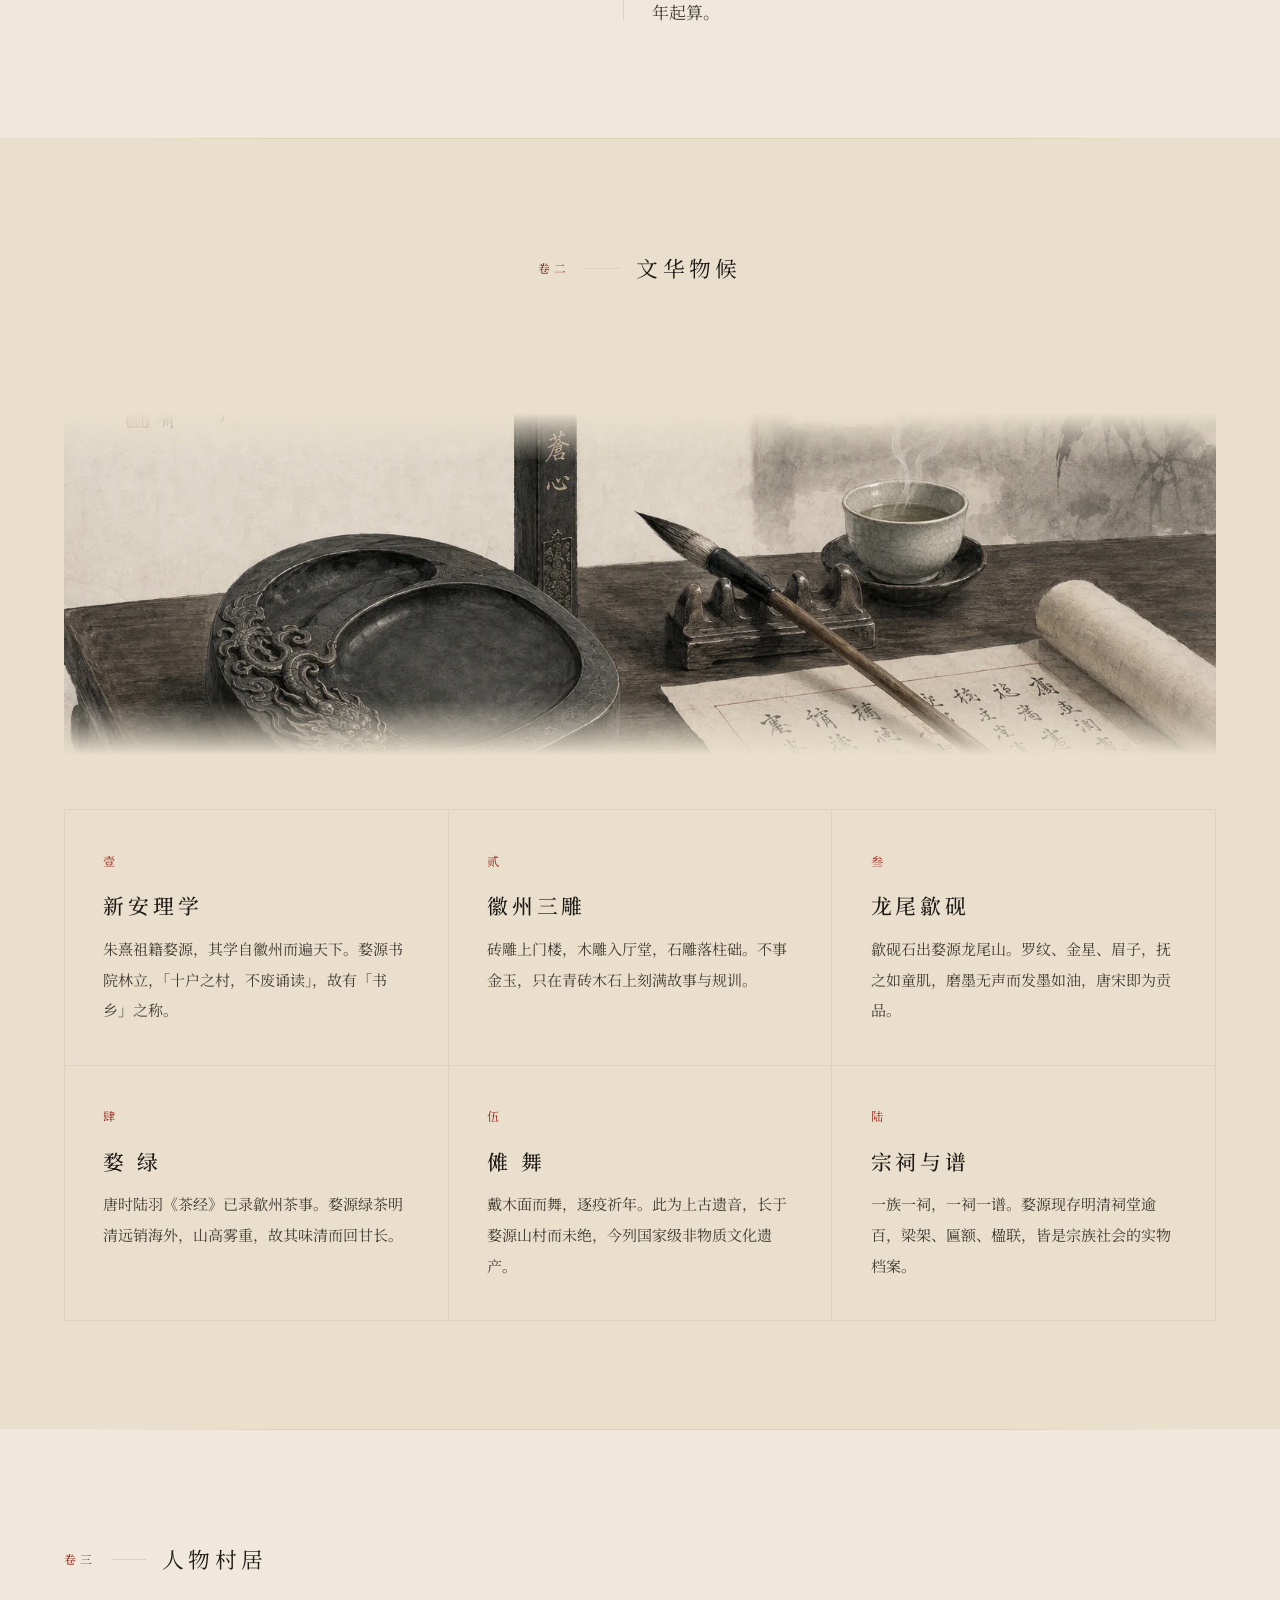
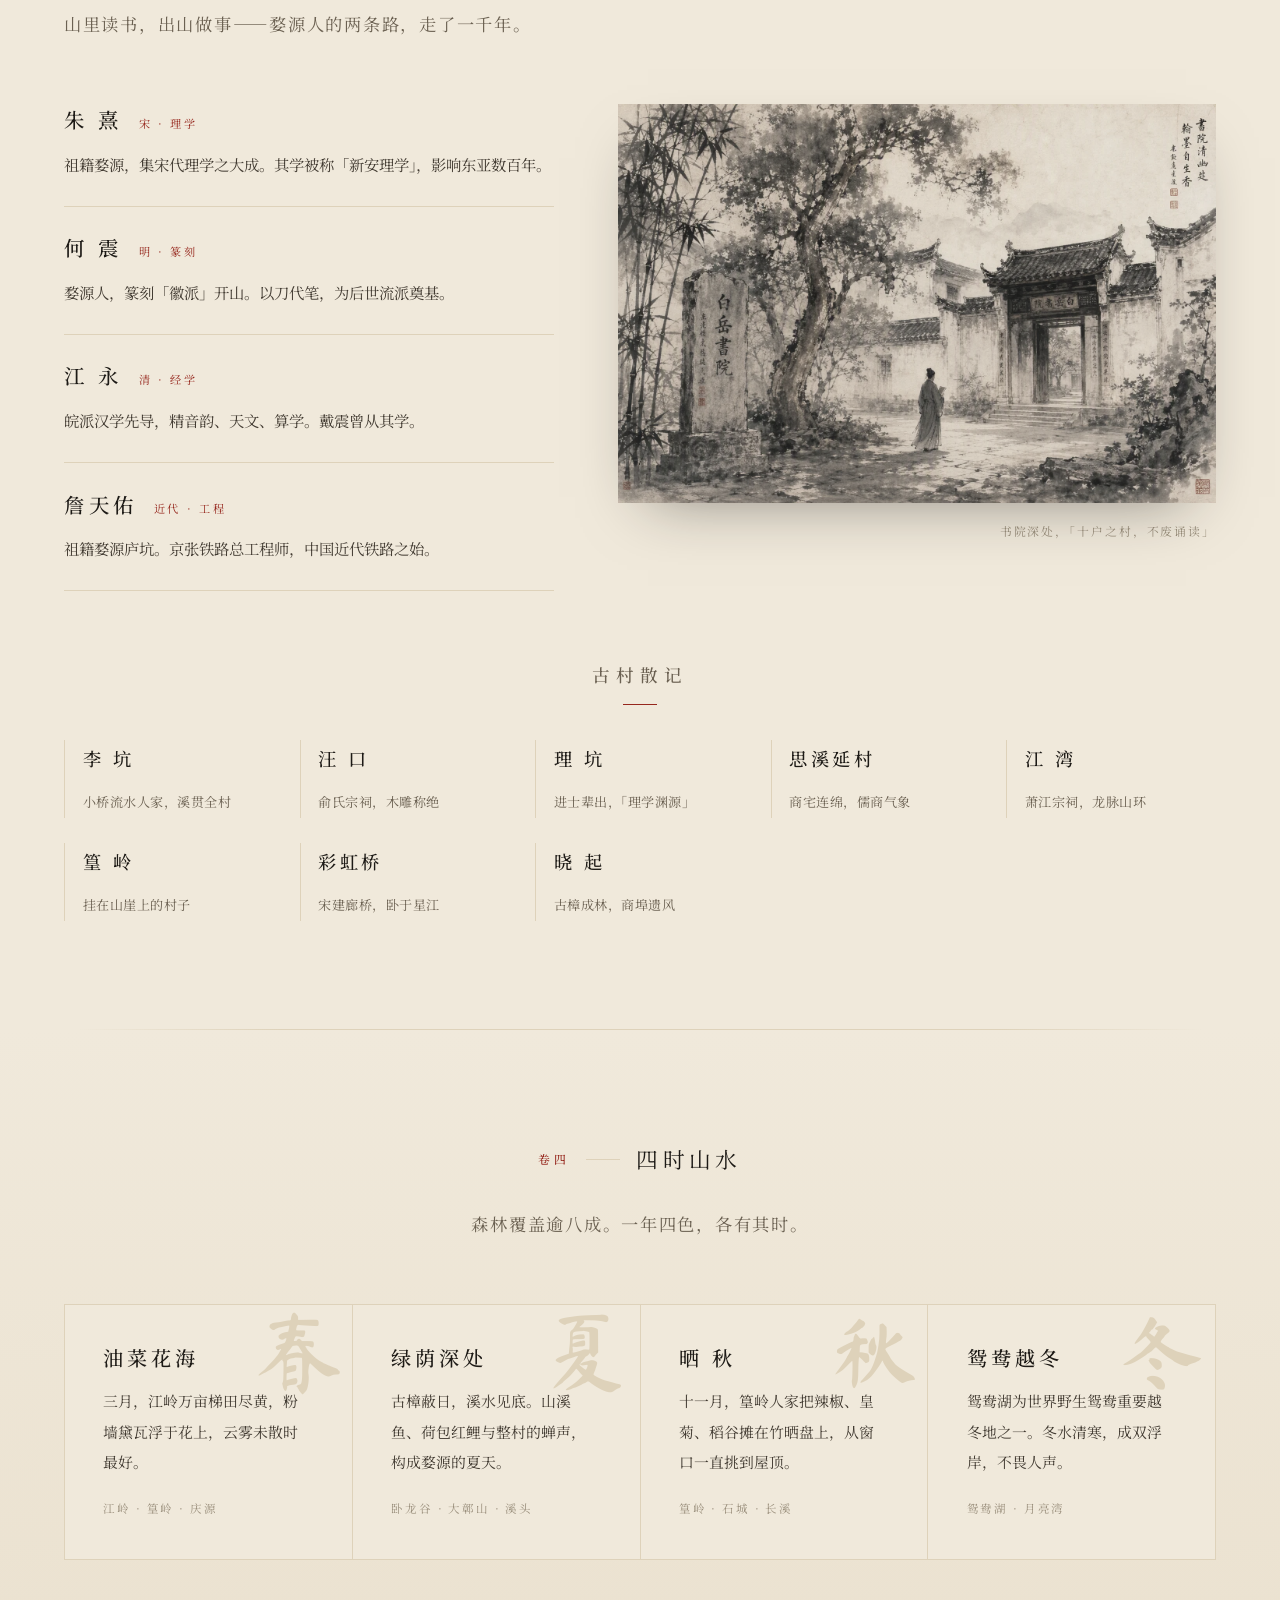
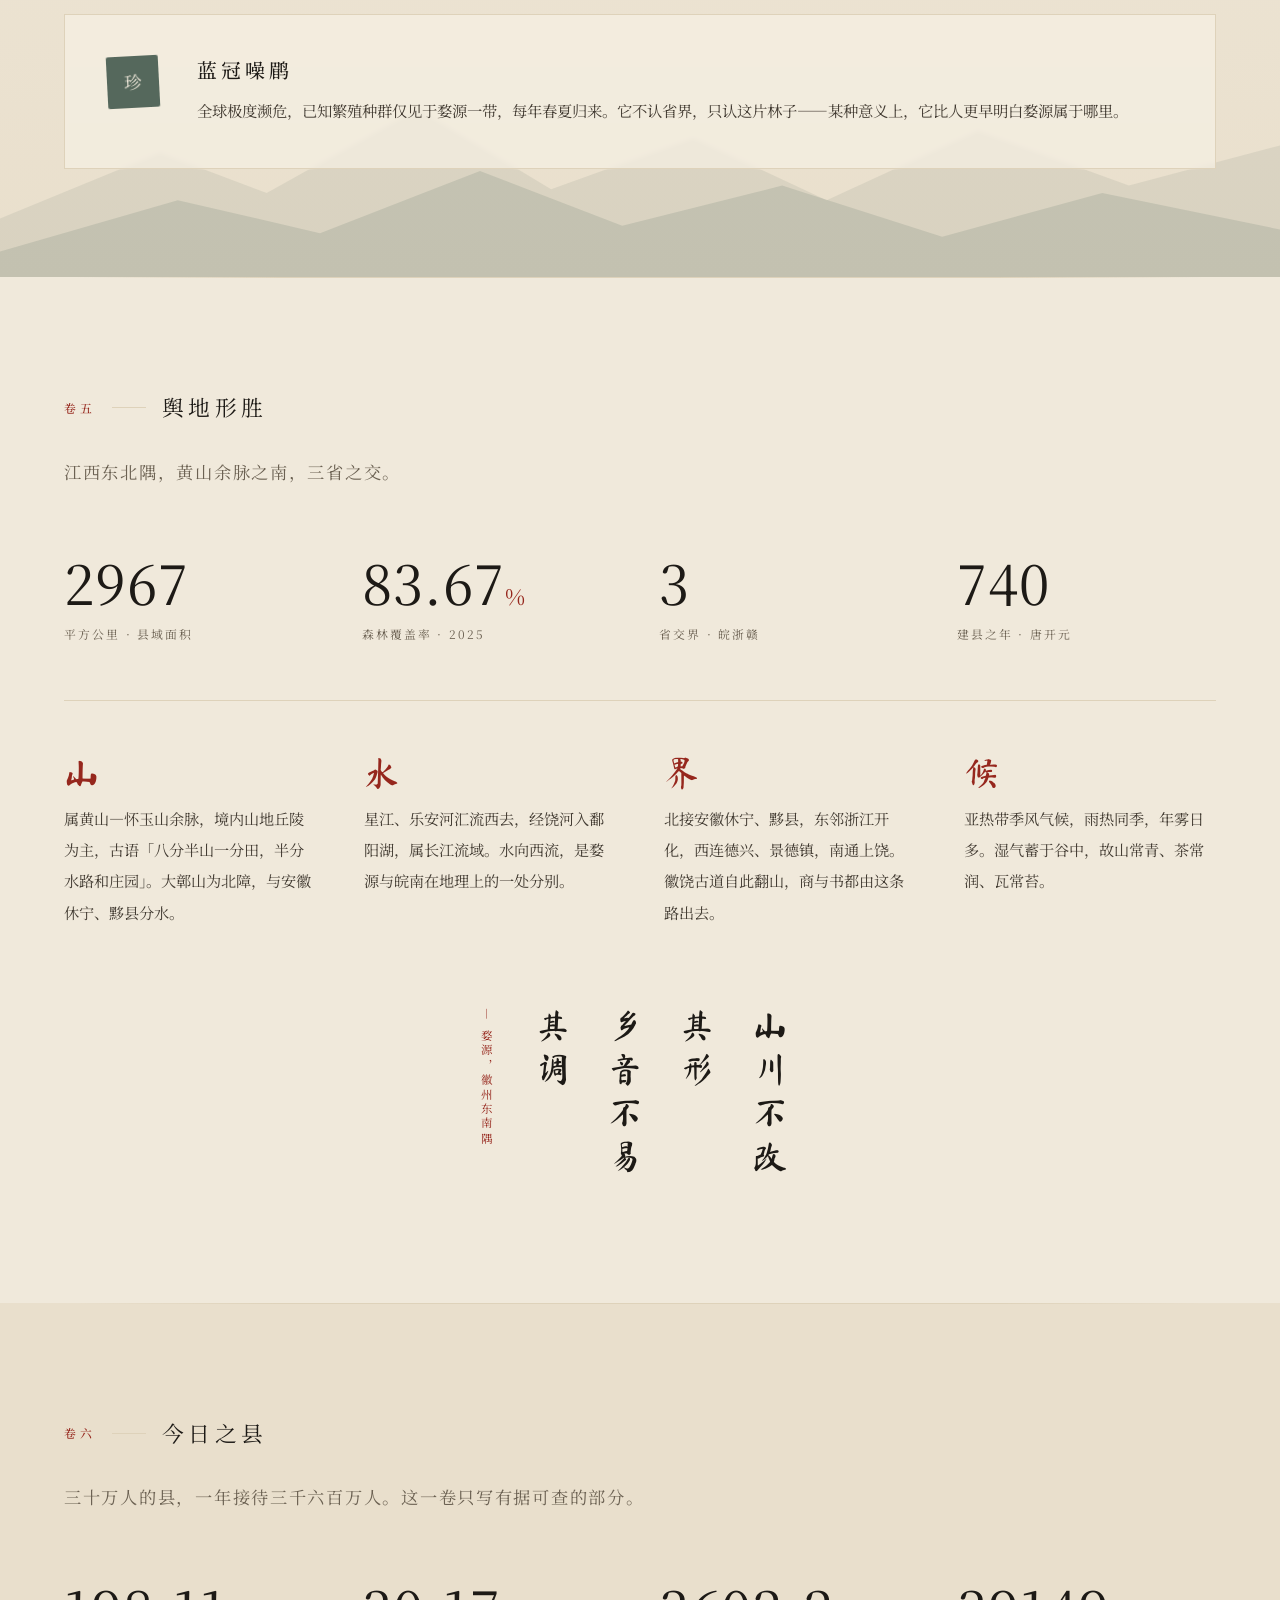
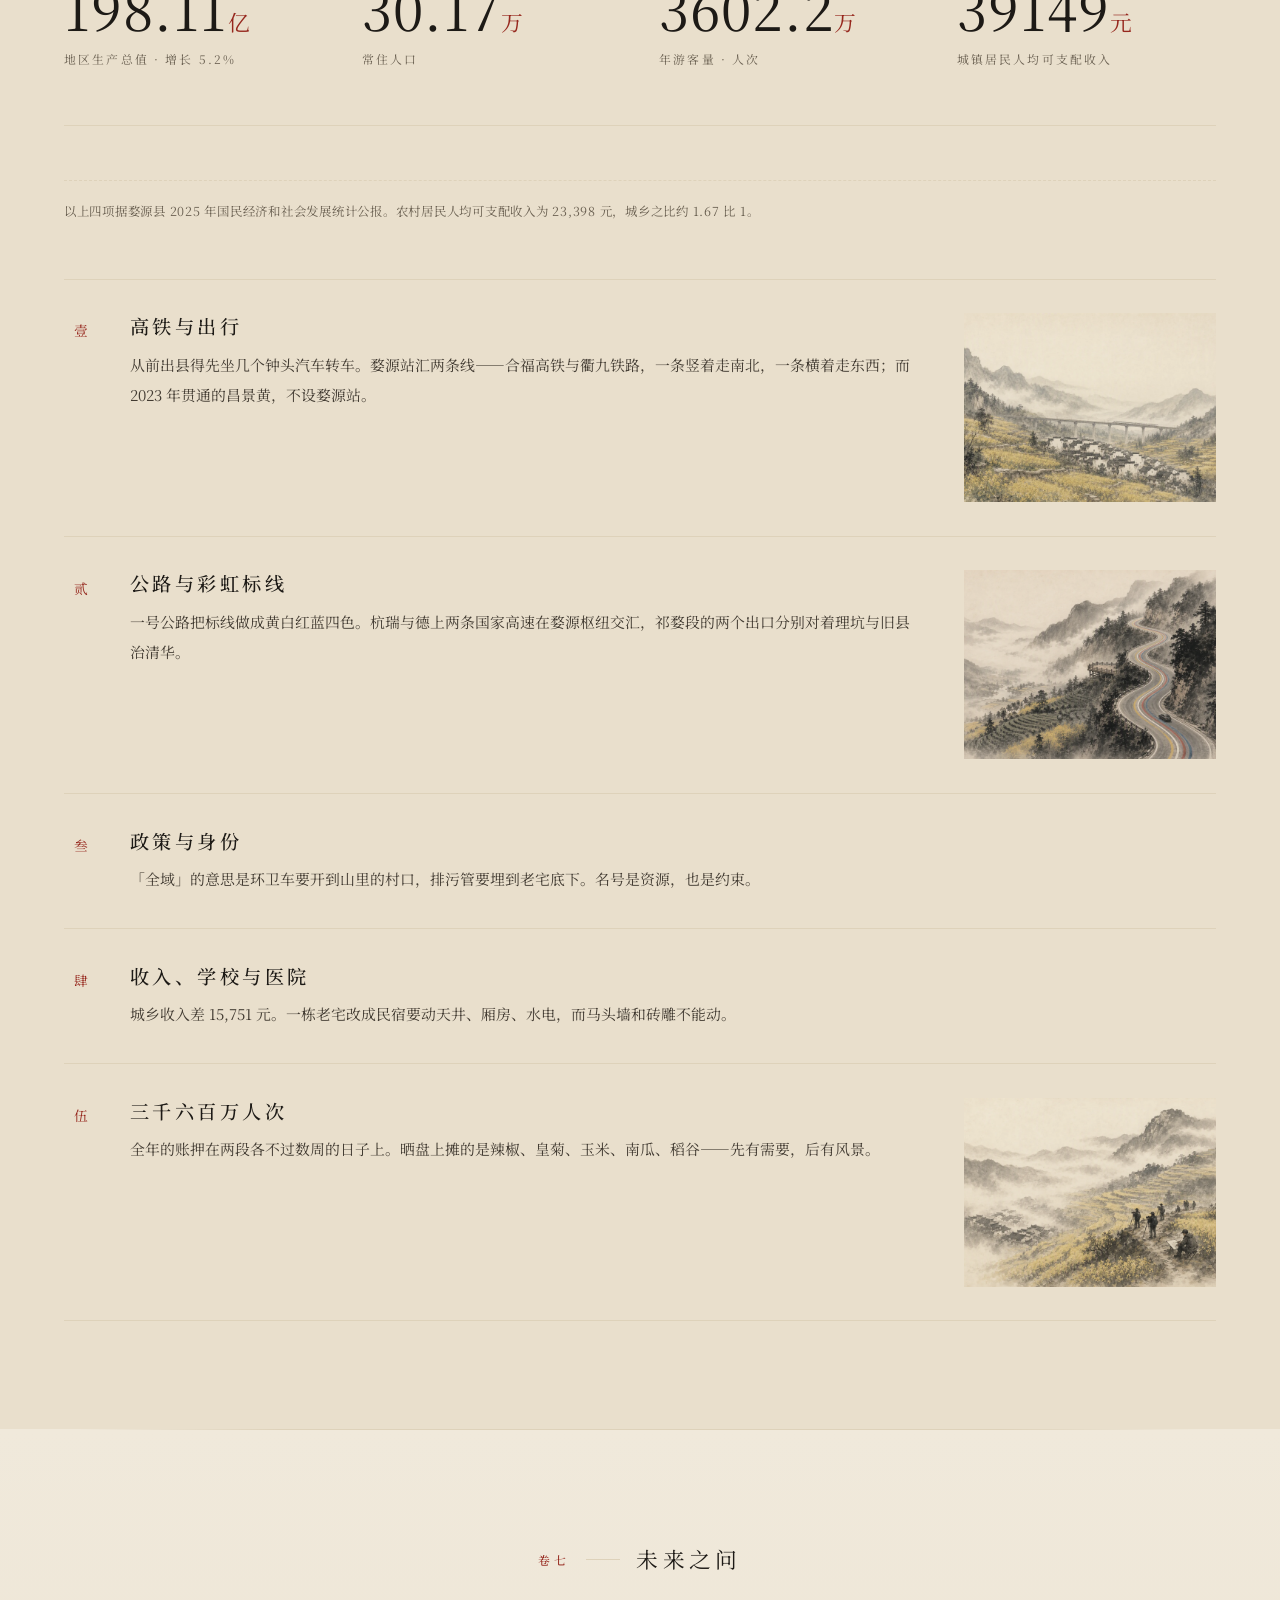
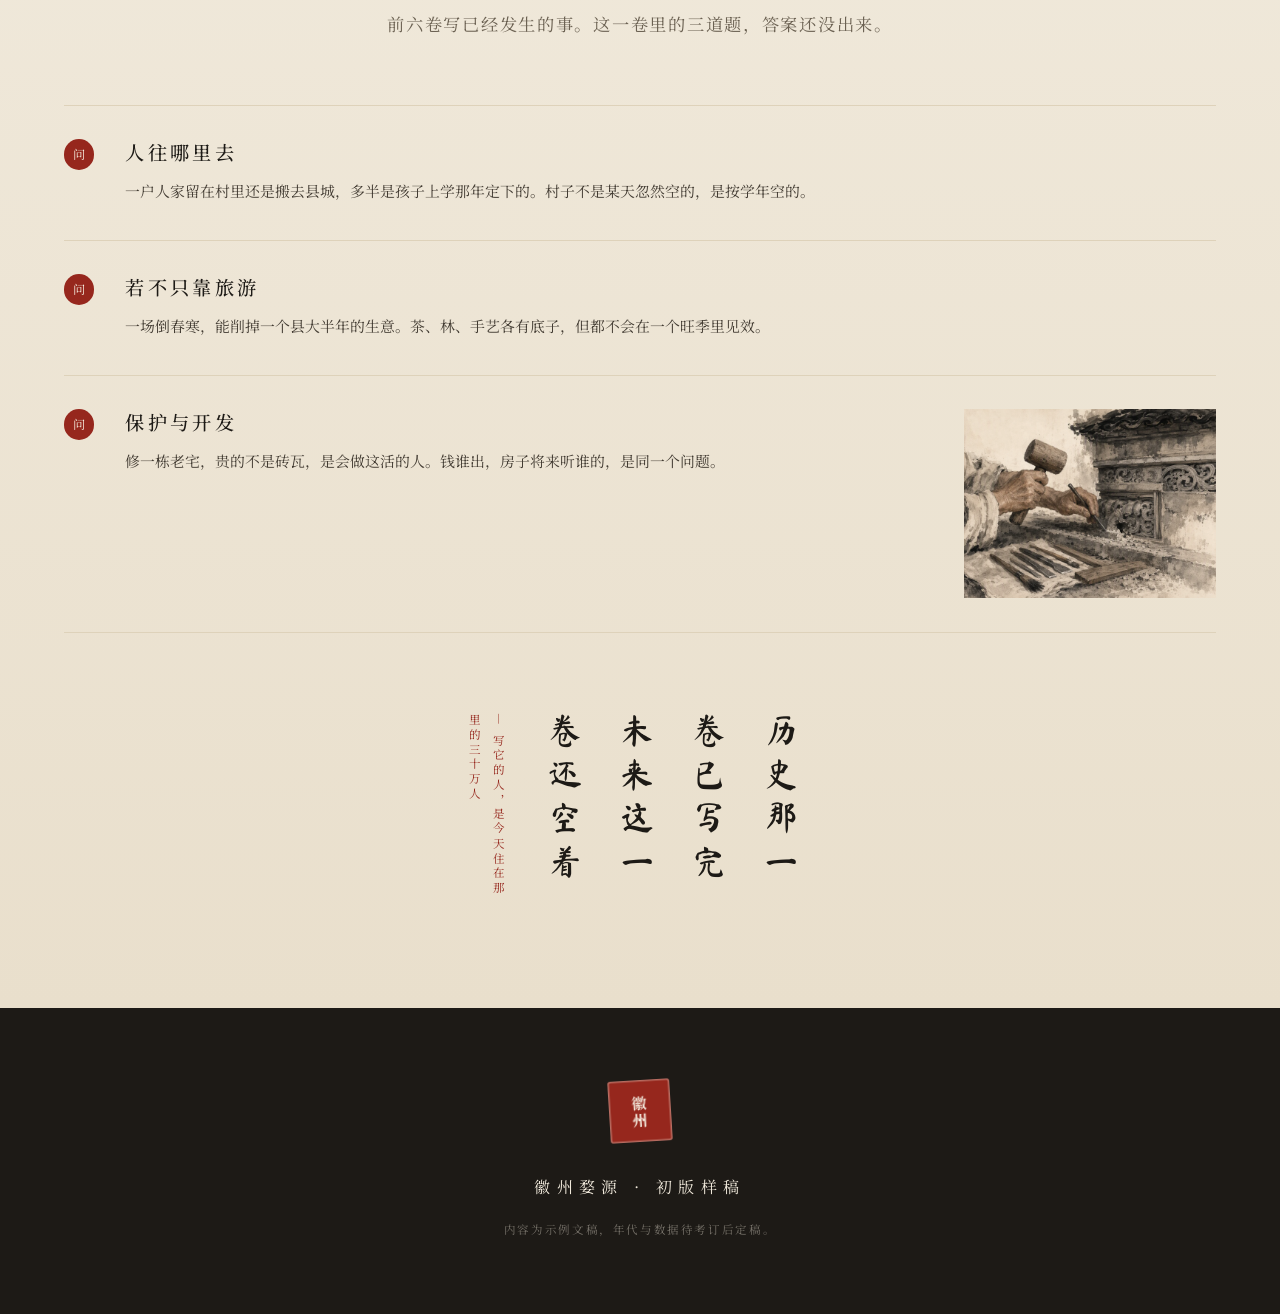
==== commit 97583a08: "交通篇补齐：婺源站一站两线，境内两条高速与祁婺段出入口 此前只写了合福高铁，漏了衢九。婺源站实为两线并站：合福高铁是京福 高铁的合肥至福州段、客运专线，2015-06-28 开通；衢九铁路（九景衢） " ====
--- a/index.html
+++ b/index.html
@@ -324,7 +324,7 @@
         <span class="topic__ord">壹</span>
         <div class="topic__body">
           <h3>高铁与出行</h3>
-          <p>从前出县得先坐几个钟头汽车到景德镇或黄山转车。2015 年合福高铁通车，婺源第一次有了铁轨——而 2023 年贯通的昌景黄，不设婺源站。</p>
+          <p>从前出县得先坐几个钟头汽车转车。婺源站汇两条线——合福高铁与衢九铁路，一条竖着走南北，一条横着走东西；而 2023 年贯通的昌景黄，不设婺源站。</p>
         </div>
       <span class="topic__fig"><img src="assets/images/now-jiaotong.webp" alt="高铁跨过花田上的高架桥" loading="lazy"></span>
       </a>
@@ -332,7 +332,7 @@
         <span class="topic__ord">贰</span>
         <div class="topic__body">
           <h3>公路与彩虹标线</h3>
-          <p>一号公路把路面标线做成黄白红蓝四色，缠在山腰上；95 联盟大道全长 1995 公里，把婺源与黄山放回同一条线。</p>
+          <p>一号公路把标线做成黄白红蓝四色。杭瑞与德上两条国家高速在婺源枢纽交汇，祁婺段的两个出口分别对着理坑与旧县治清华。</p>
         </div>
       <span class="topic__fig"><img src="assets/images/now-gonglu.webp" alt="盘山公路的四色标线" loading="lazy"></span>
       </a>
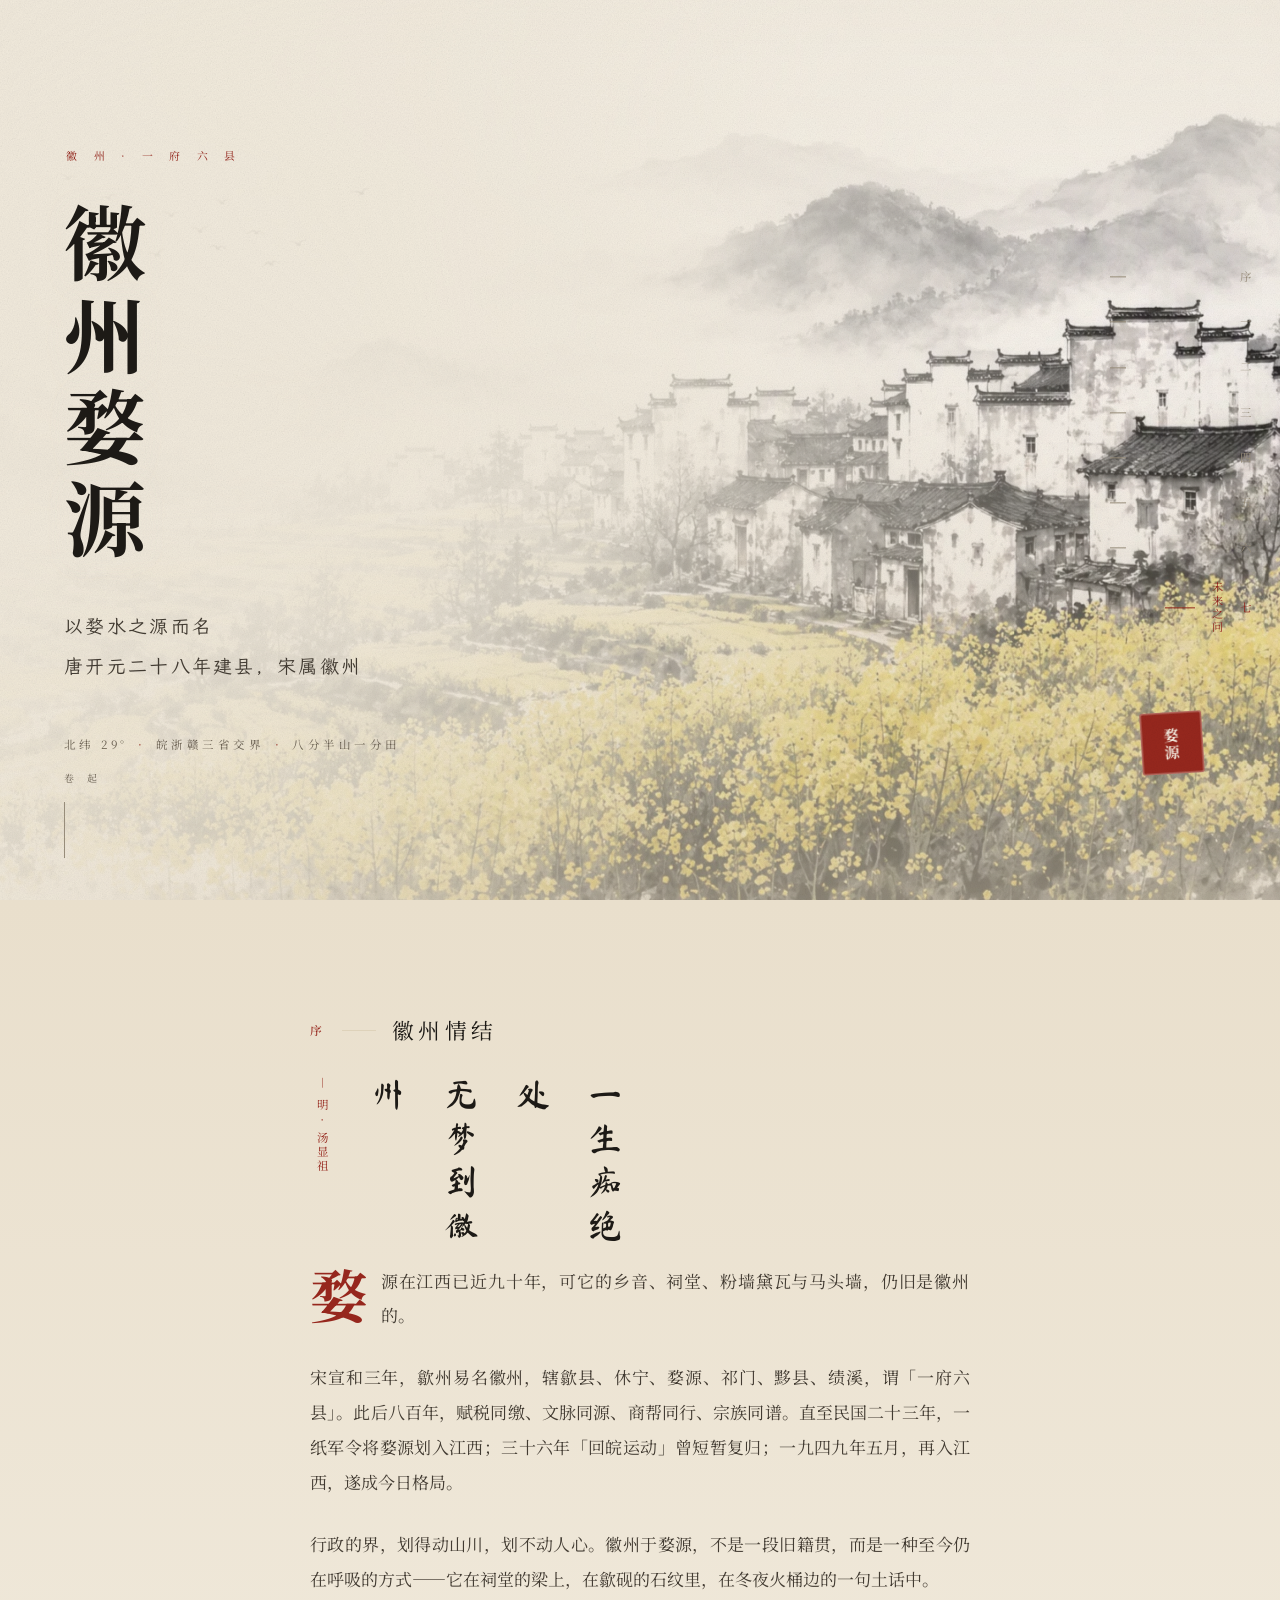
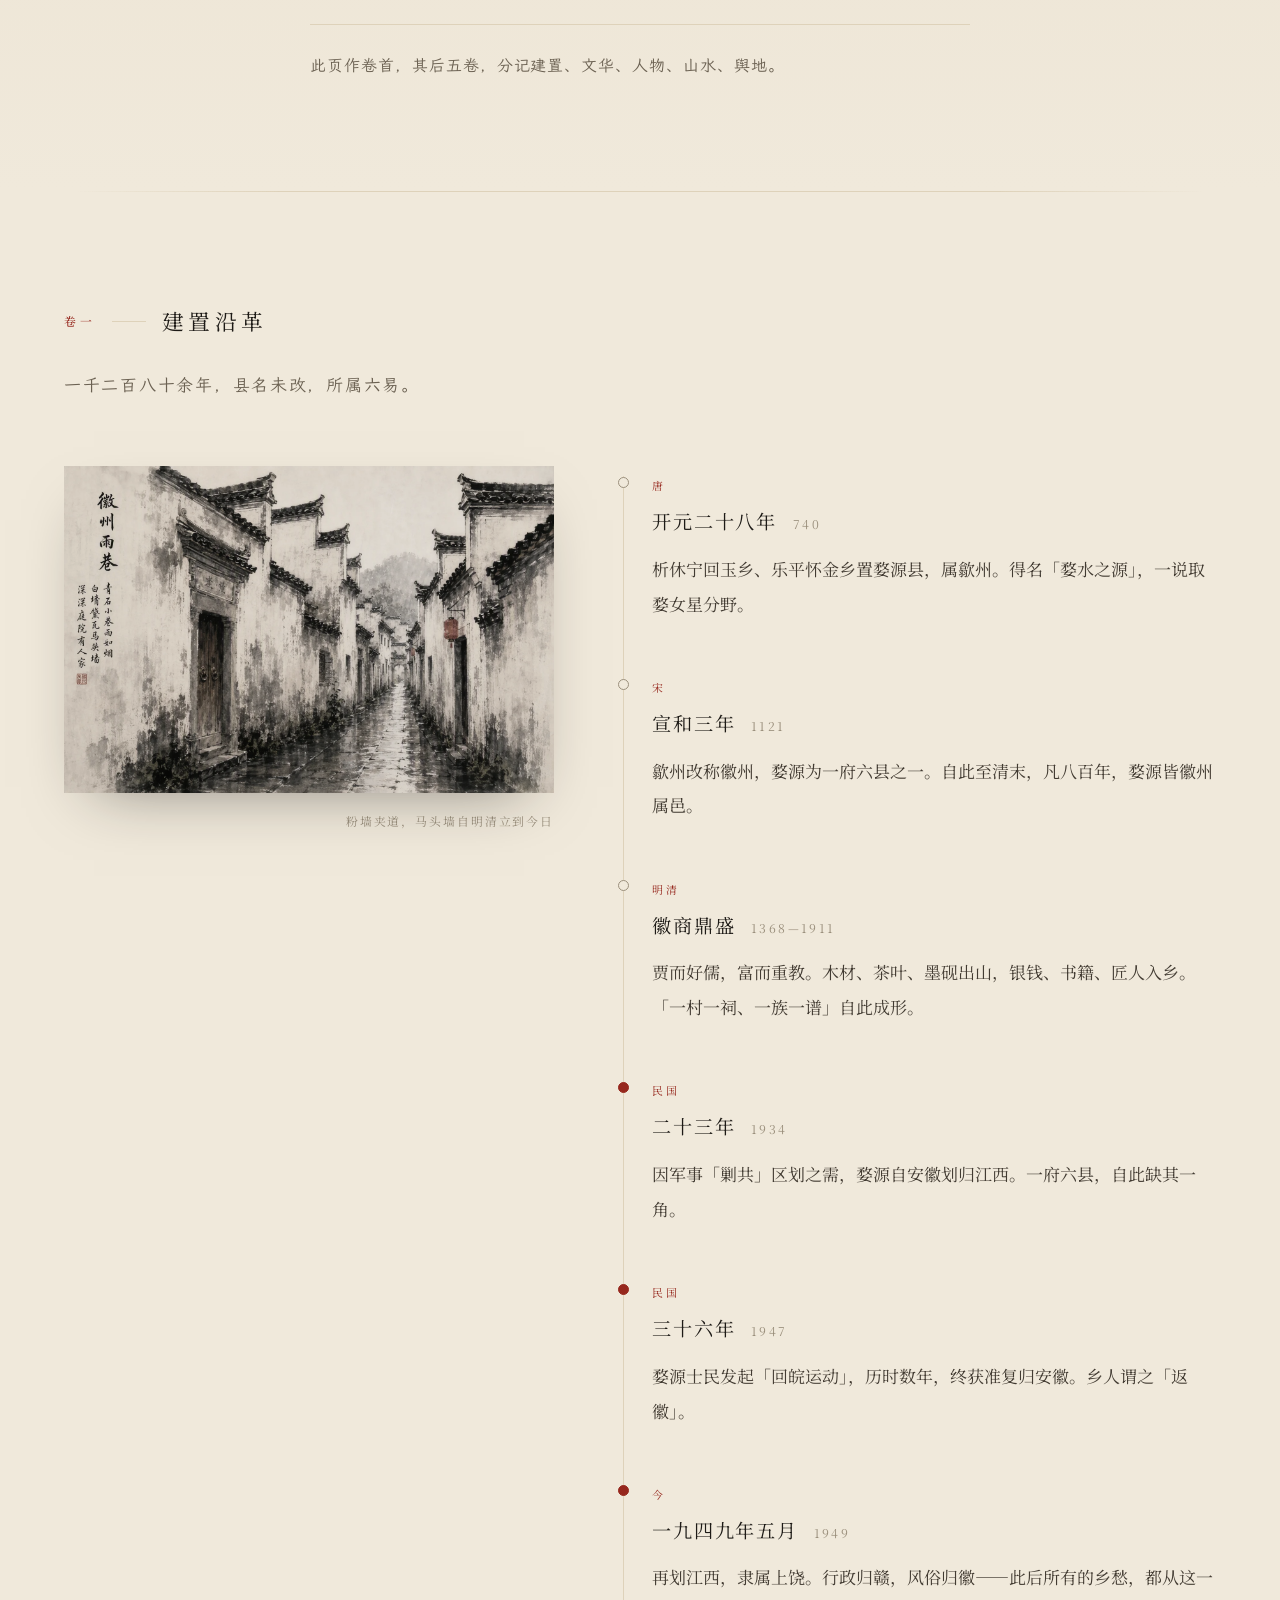
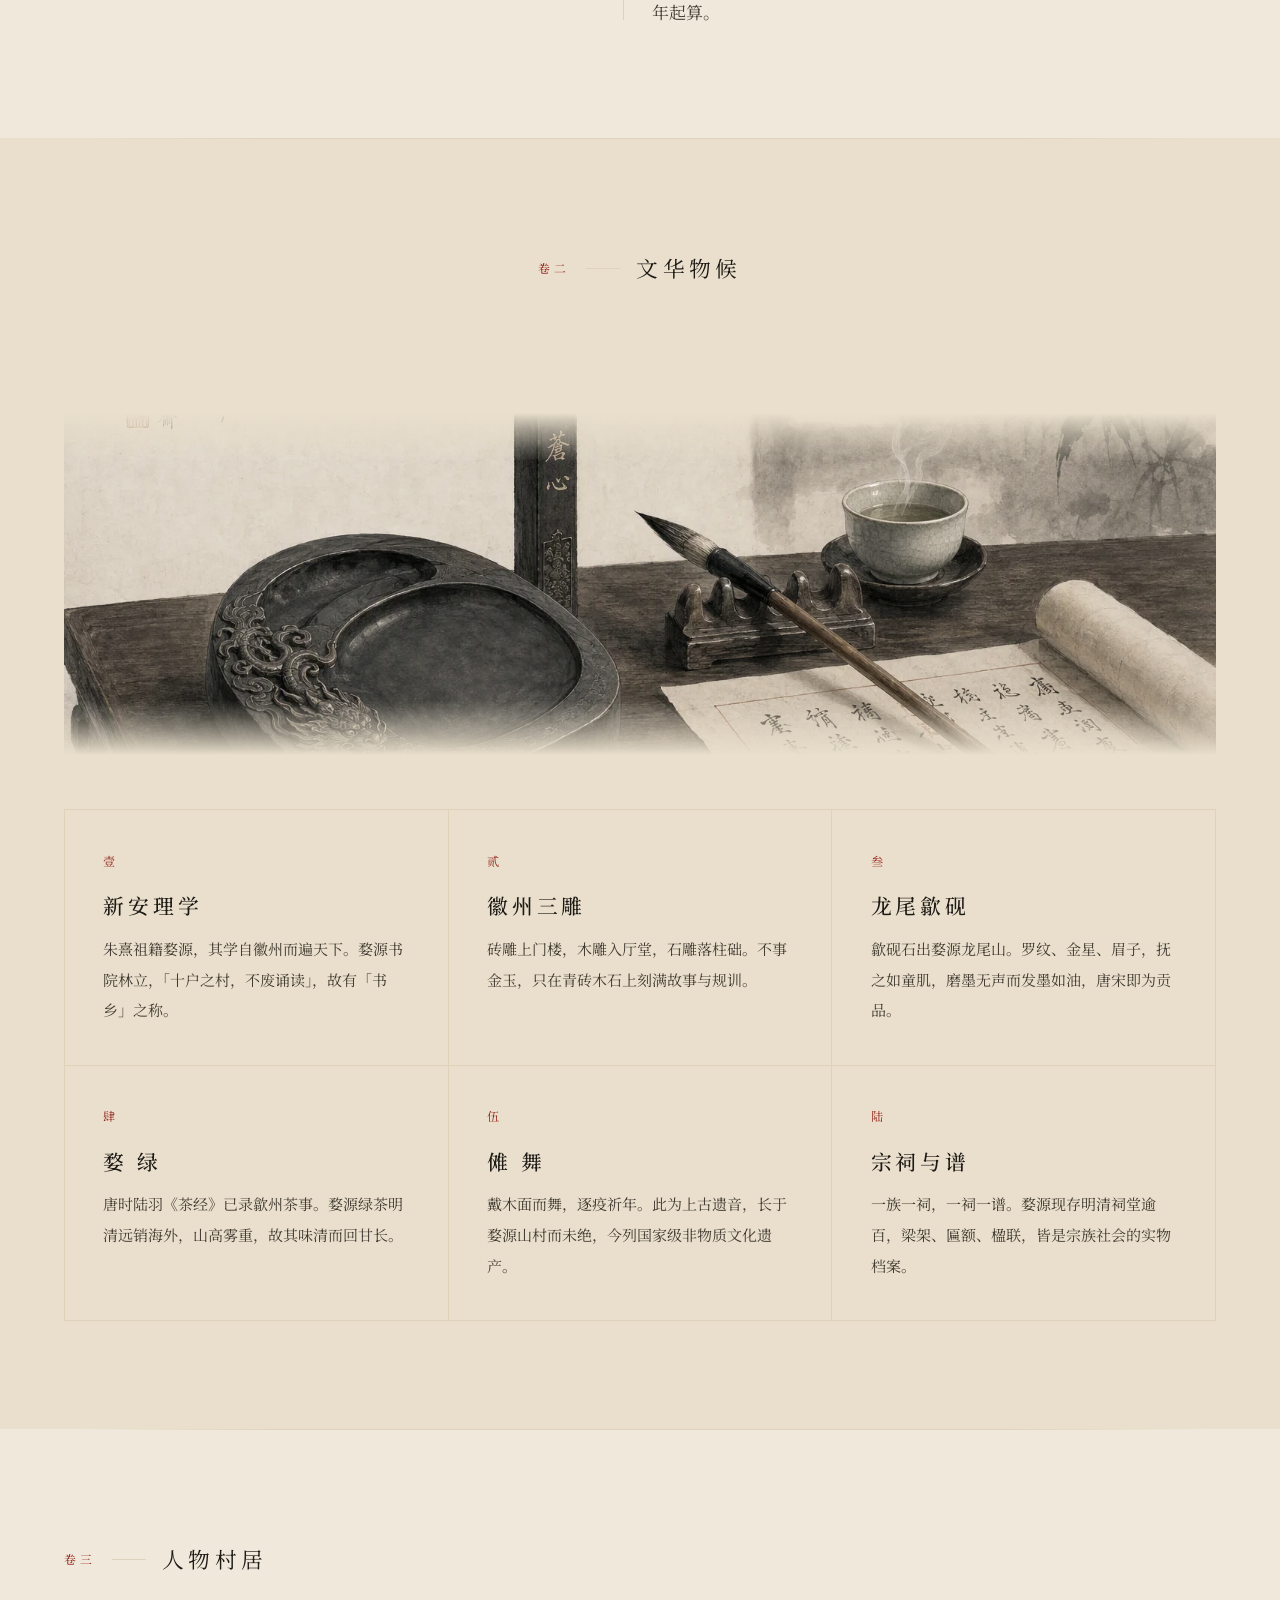
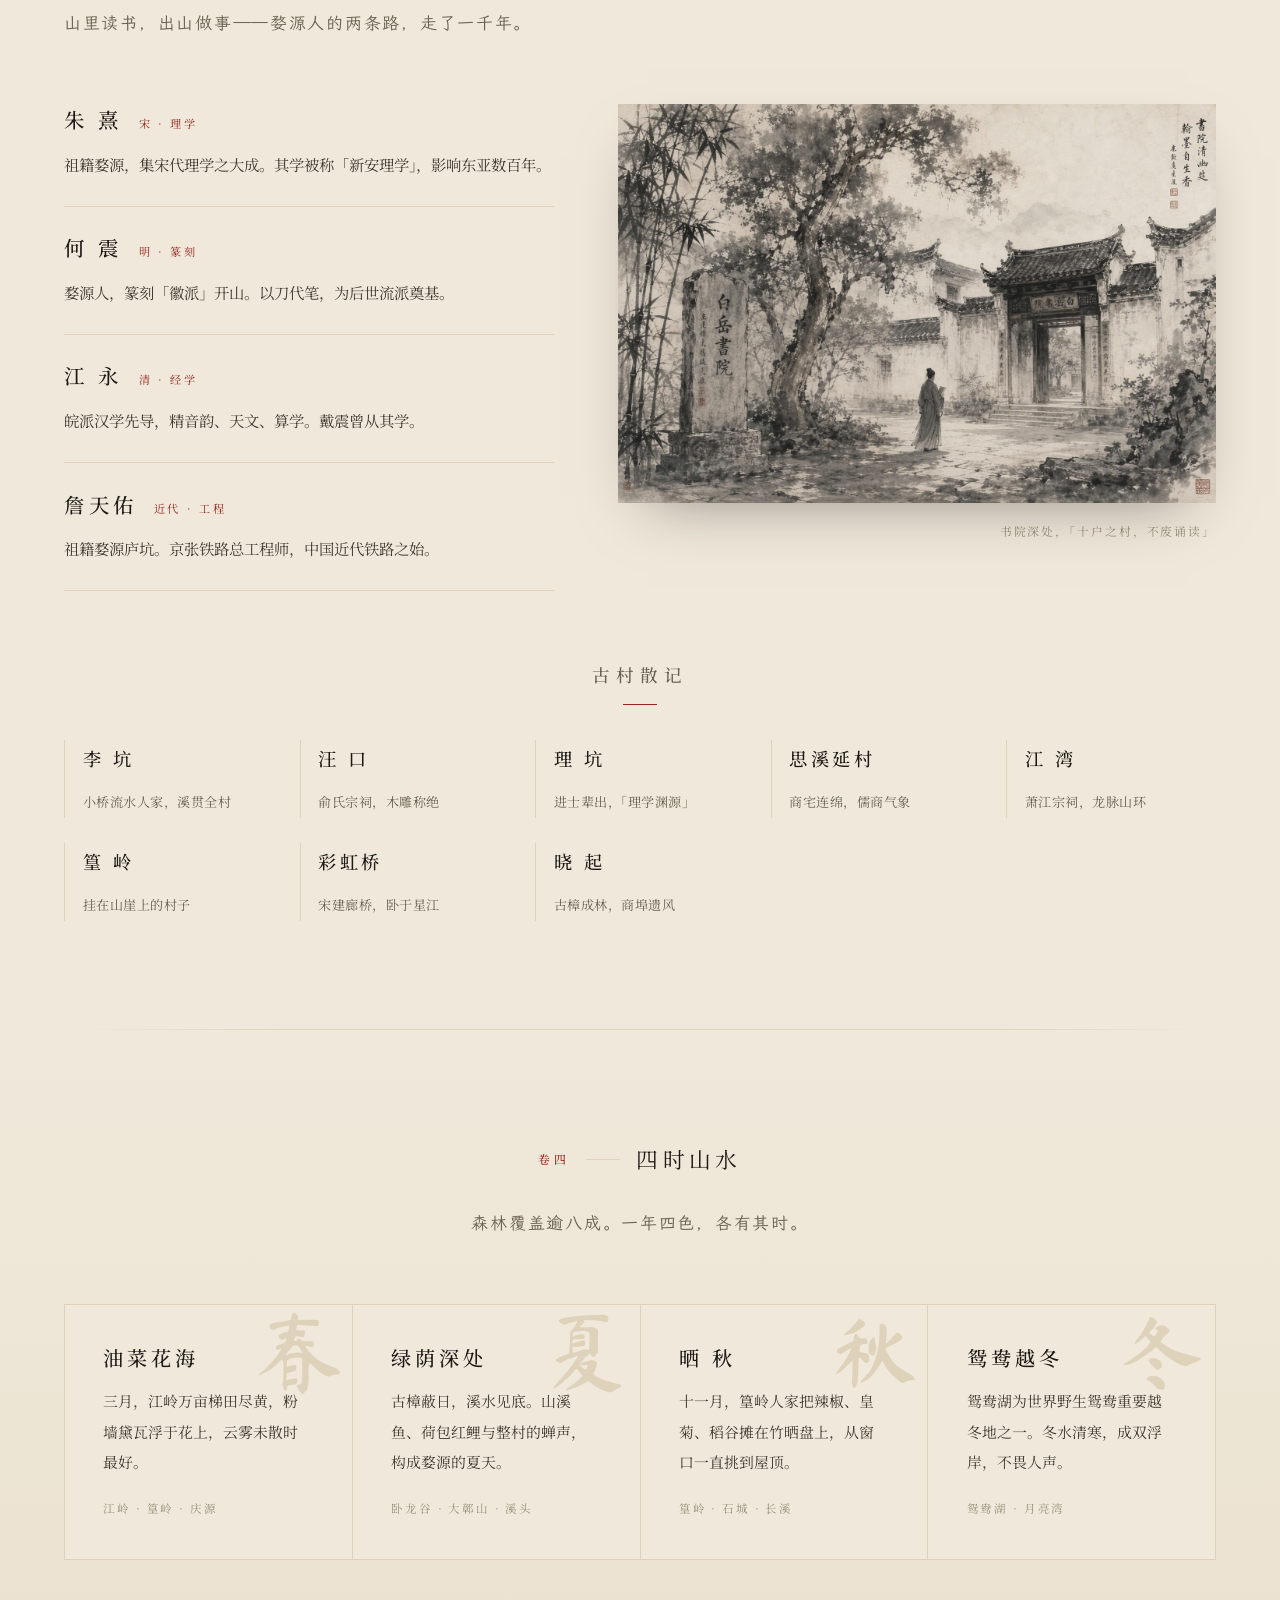
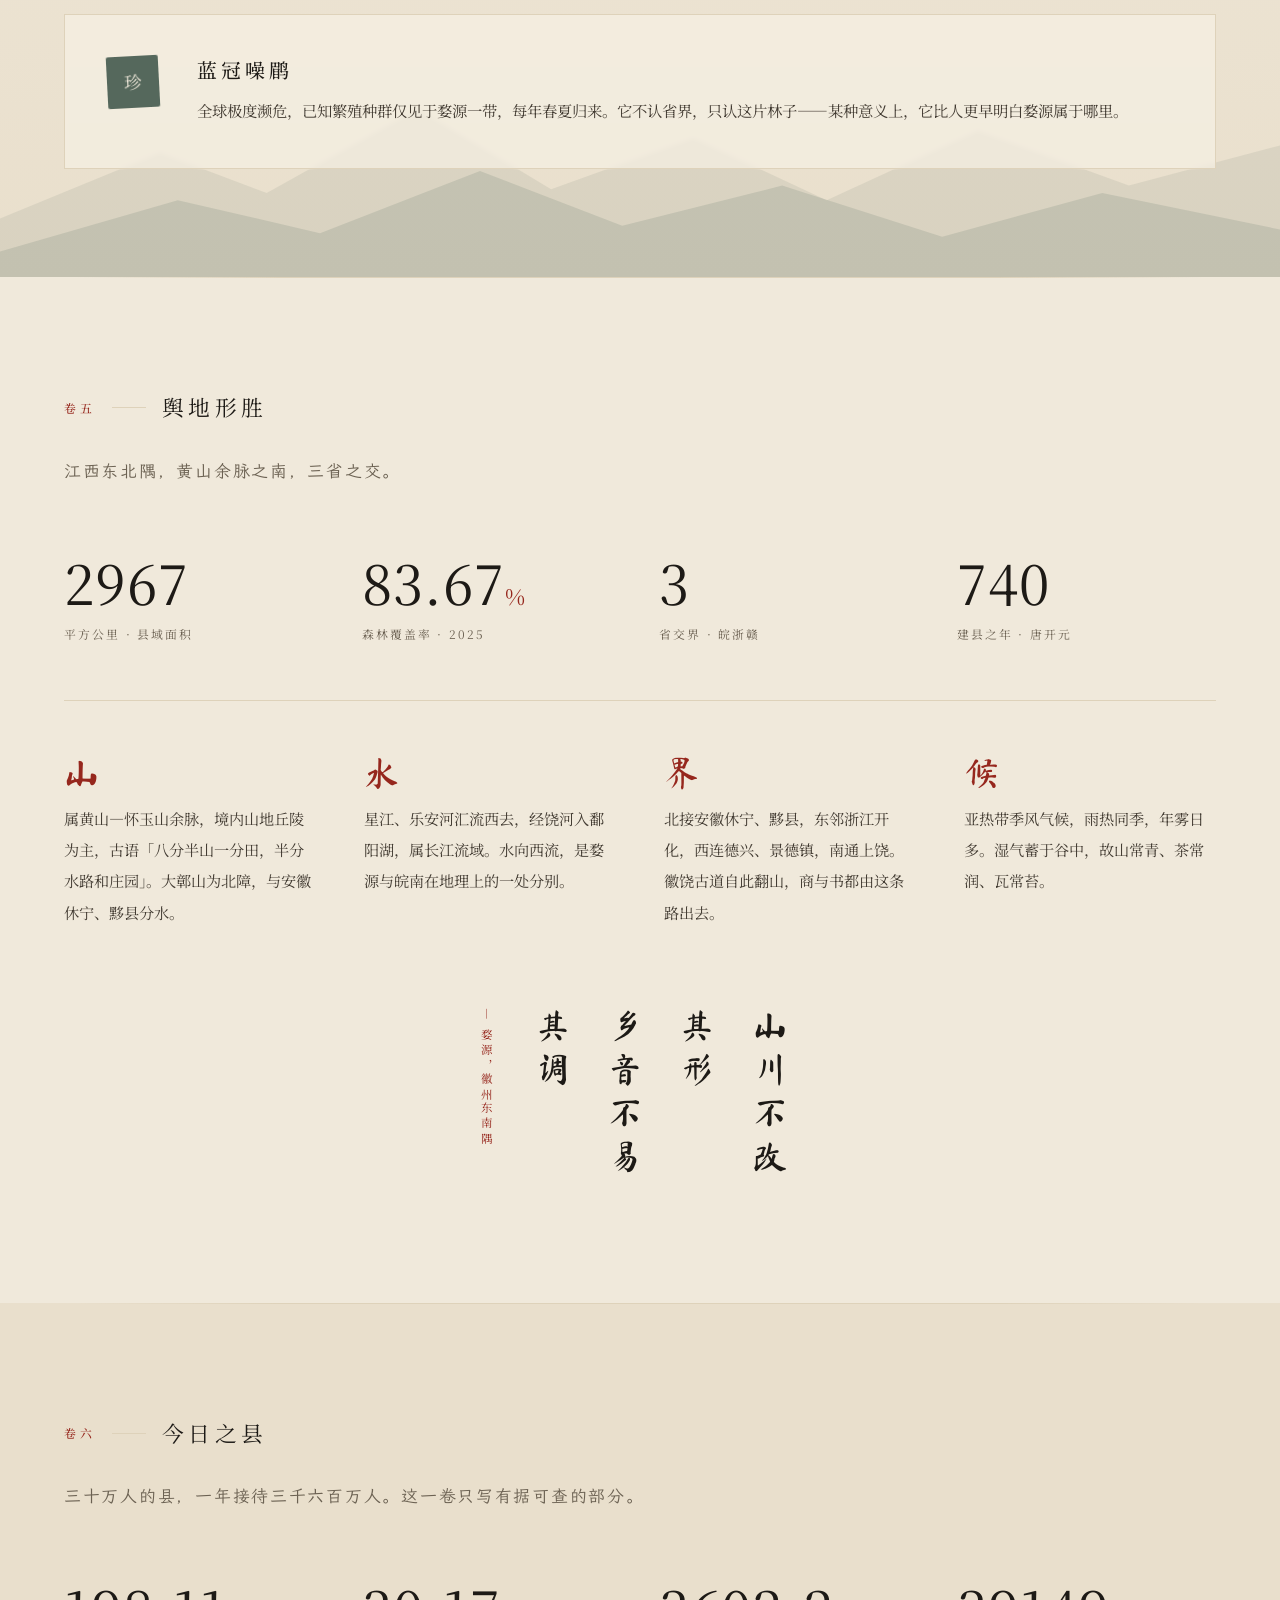
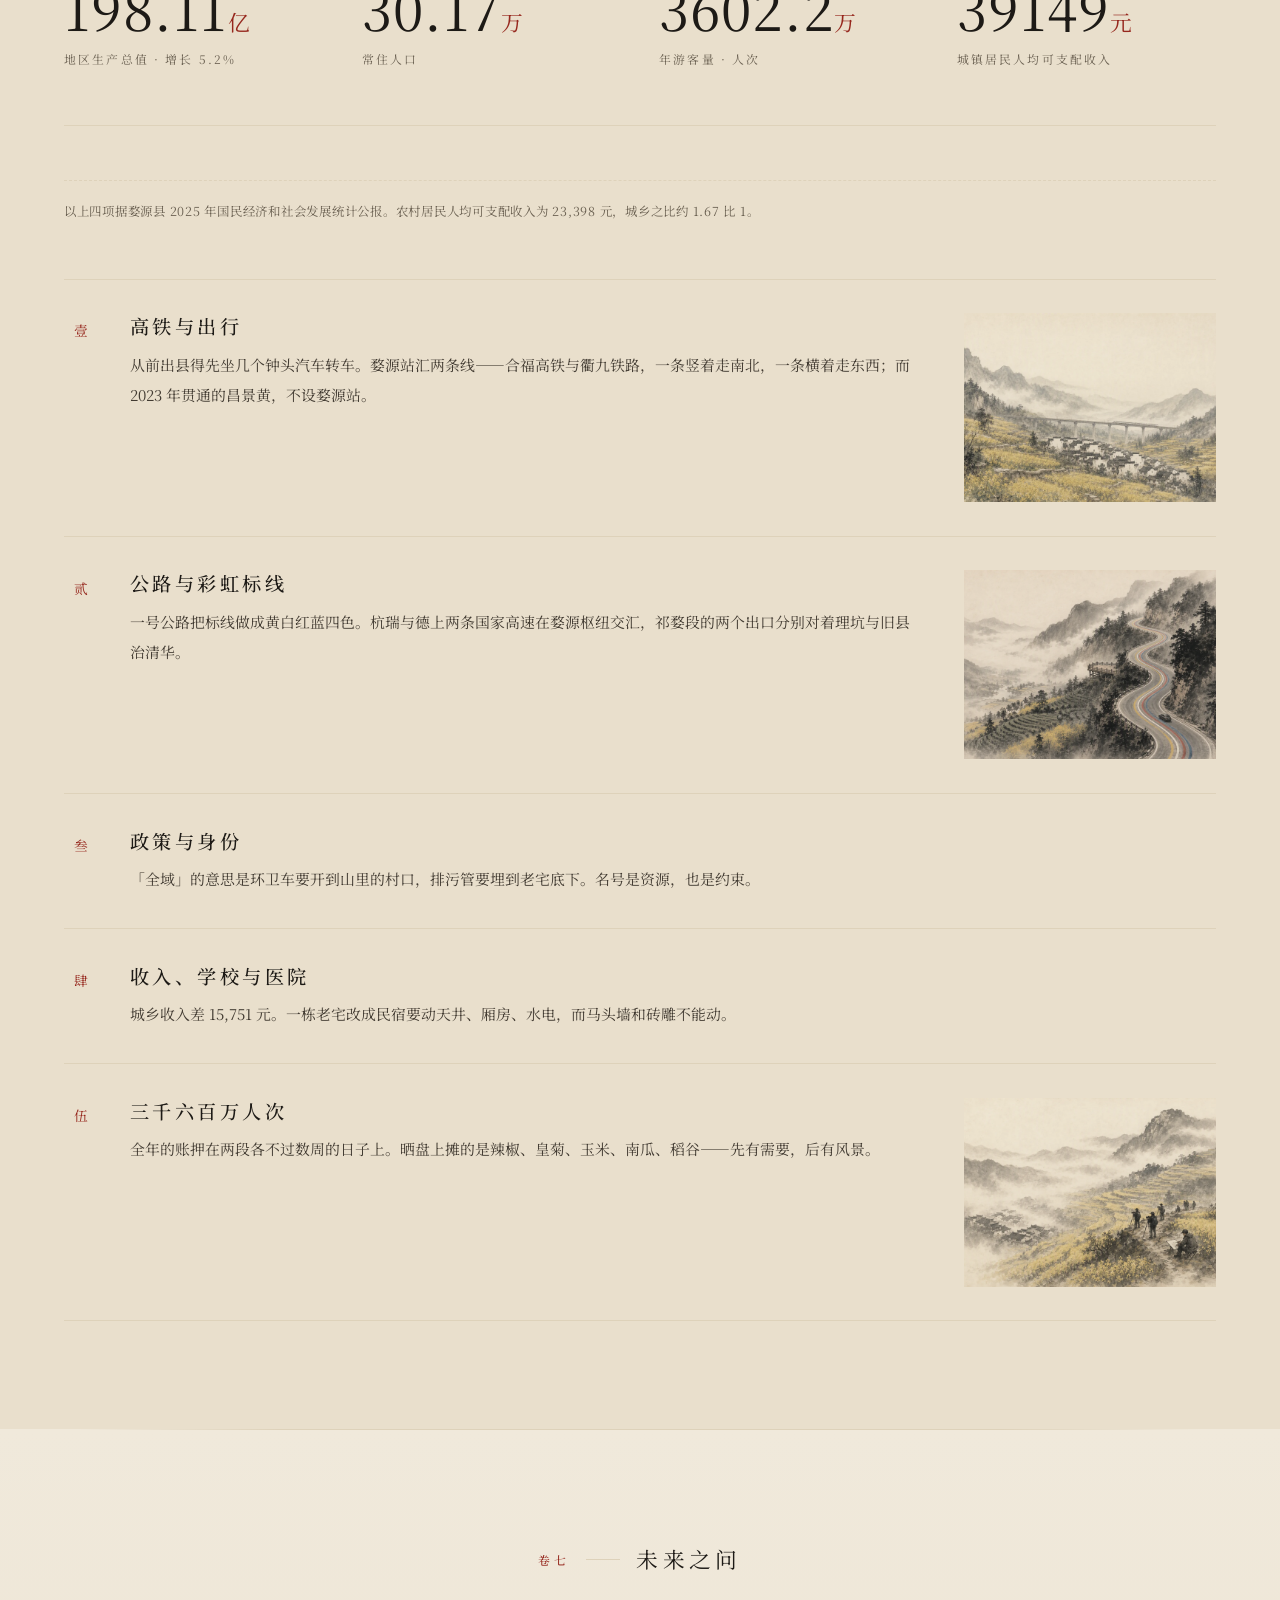
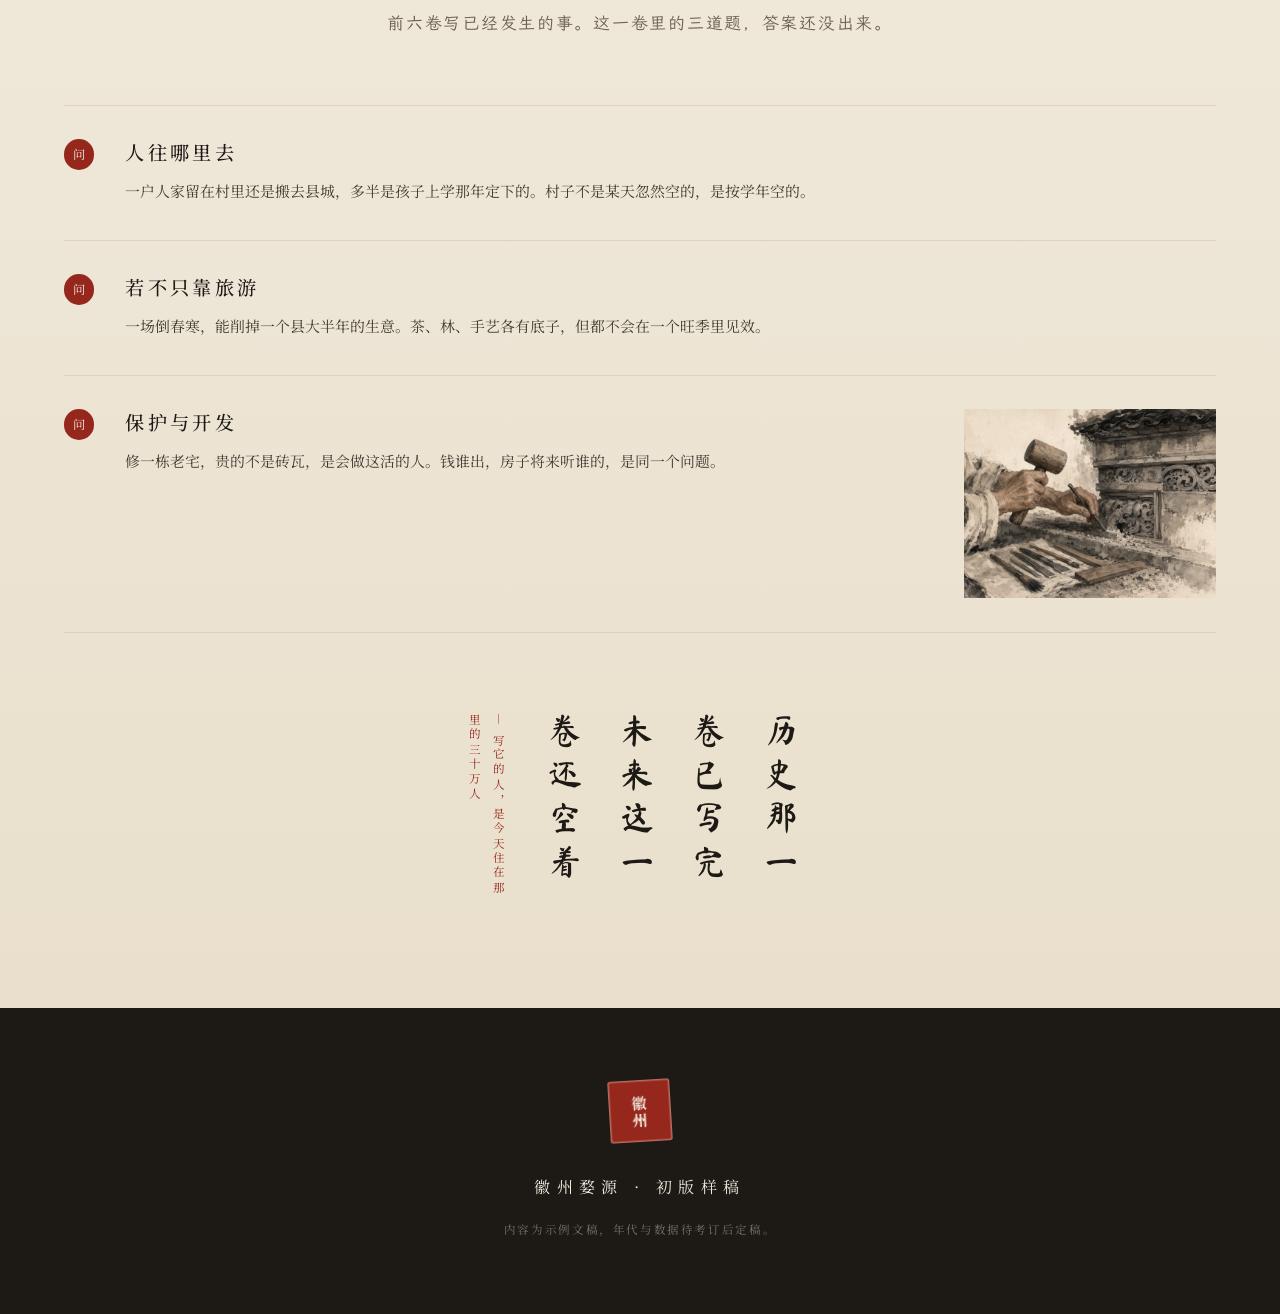
==== commit adea1ed3: "字体改为自托管子集，让手机与电脑看到同一套字 原先只有第一顺位的字体来自 Google Fonts，手机端常加载不到就退回系统 字体；而宋体、楷体只存在于苹果系统，安卓上整站会掉成黑体。现将三款 OF" ====
--- a/index.html
+++ b/index.html
@@ -5,9 +5,7 @@
 <meta name="viewport" content="width=device-width, initial-scale=1.0">
 <title>徽州婺源 · 一府六县的东南隅</title>
 <meta name="description" content="婺源，唐开元建县，宋属徽州，一府六县之一。此处记其历史、文化、人文、自然与地理。">
-<link rel="preconnect" href="https://fonts.googleapis.com">
-<link rel="preconnect" href="https://fonts.gstatic.com" crossorigin>
-<link href="https://fonts.googleapis.com/css2?family=Noto+Serif+SC:wght@300;400;500;700;900&family=Ma+Shan+Zheng&display=swap" rel="stylesheet">
+<link rel="preload" href="assets/fonts/NotoSerifSC-subset.woff2" as="font" type="font/woff2" crossorigin>
 <link rel="stylesheet" href="assets/css/styles.css">
 </head>
 <body>
--- a/assets/css/styles.css
+++ b/assets/css/styles.css
@@ -2,6 +2,38 @@
    徽州婺源 — 初版样式
    宣纸 / 墨 / 朱砂 / 远山青
    ============================================================ */
+
+/* ------------------------------------------------------------
+   自托管字体（子集化，见 scripts/build-fonts.py）
+
+   不走 Google Fonts 的缘故：手机端常常加载不到，一旦失败就退回
+   系统字体，而宋体、楷体只存在于苹果系统，安卓上会整站掉成黑体。
+   自托管才能让所有人看到同一套字。字体名沿用真实名称——@font-face
+   的声明优先于同名的本机字体，所以下方字体栈照旧可用。
+
+   改过文案后须重跑 build-fonts.py，否则新增的生僻字会缺字形。
+   ------------------------------------------------------------ */
+@font-face{
+  font-family:"Noto Serif SC";
+  src:url("../fonts/NotoSerifSC-subset.woff2") format("woff2");
+  font-weight:400 700;                /* 可变字重，一个文件覆盖正文到标题 */
+  font-style:normal;
+  font-display:swap;
+}
+@font-face{
+  font-family:"LXGW WenKai";          /* 题跋、引文的楷体，安卓也能看到 */
+  src:url("../fonts/LXGWWenKai-subset.woff2") format("woff2");
+  font-weight:400;
+  font-style:normal;
+  font-display:swap;
+}
+@font-face{
+  font-family:"Ma Shan Zheng";        /* 仅序诗、四季序号、舆地小标题三处 */
+  src:url("../fonts/MaShanZheng-subset.woff2") format("woff2");
+  font-weight:400;
+  font-style:normal;
+  font-display:swap;
+}
 
 :root{
   --paper:        #f0e9db;
@@ -18,7 +50,7 @@
 
   --serif: "Noto Serif SC", "Songti SC", "STSong", "Source Han Serif SC",
            "SimSun", "Georgia", serif;
-  --kai:   "Kaiti SC", "STKaiti", "KaiTi", var(--serif);
+  --kai:   "LXGW WenKai", "Kaiti SC", "STKaiti", "KaiTi", var(--serif);
   --hand:  "Ma Shan Zheng", var(--kai);
 
   --gut: clamp(1.5rem, 5vw, 6rem);
@@ -27,7 +59,12 @@
 
 *,*::before,*::after{ box-sizing:border-box; }
 
-html{ scroll-behavior:smooth; }
+html{
+  scroll-behavior:smooth;
+  /* iOS Safari 会自作主张放大正文，关掉才能与桌面保持同一比例 */
+  -webkit-text-size-adjust:100%;
+  text-size-adjust:100%;
+}
 
 body{
   margin:0;
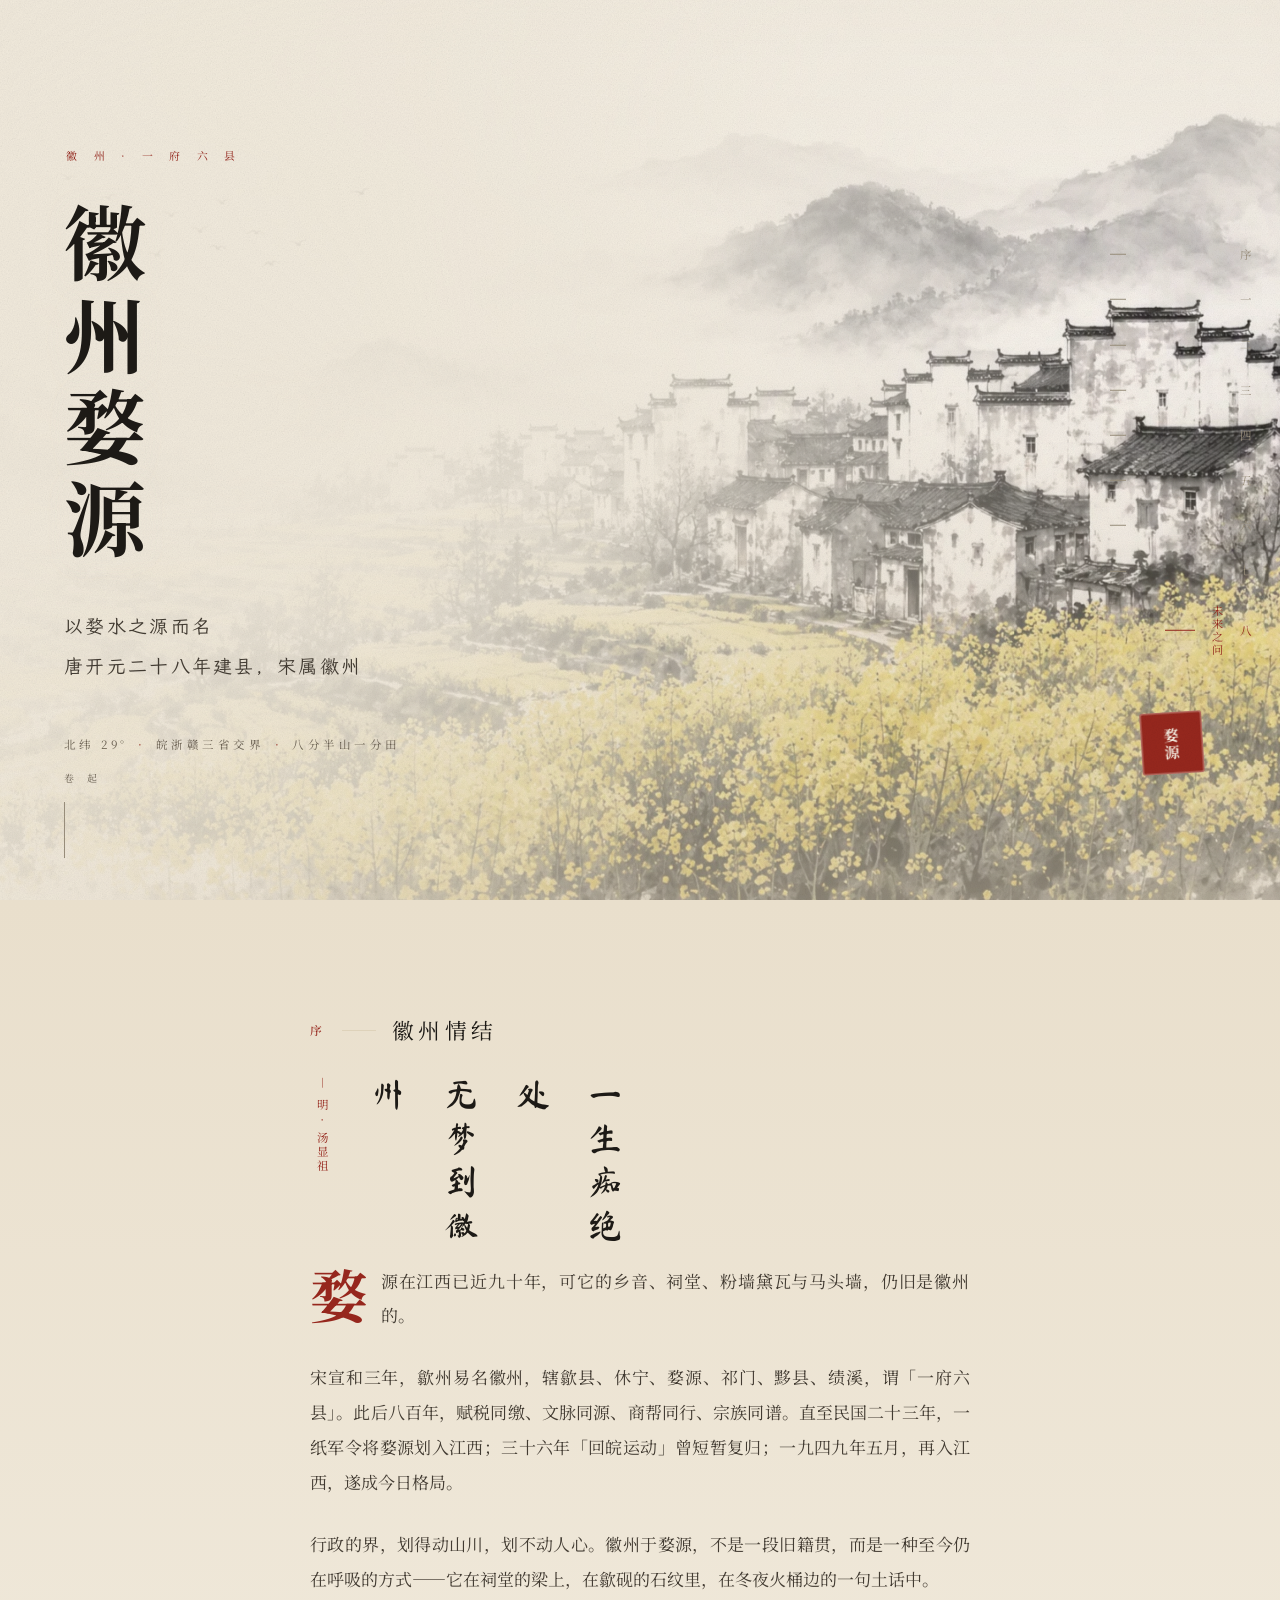
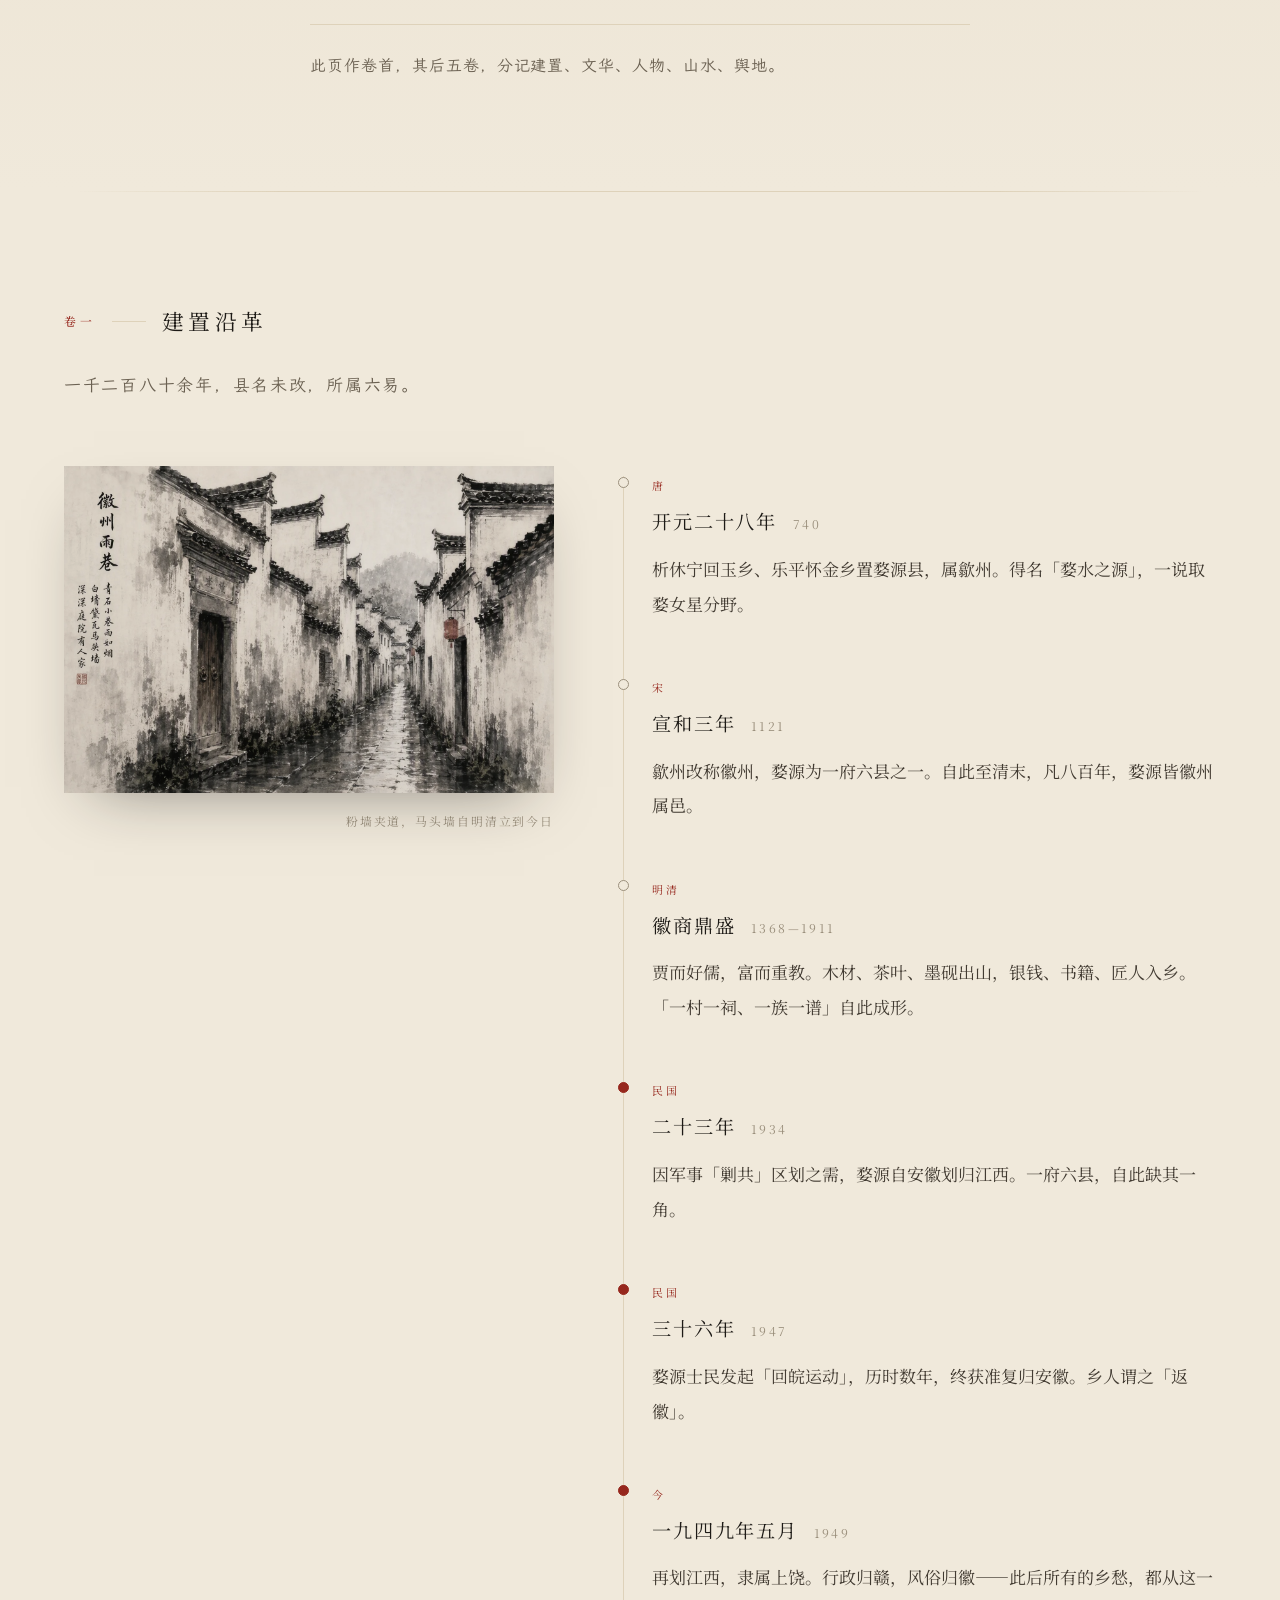
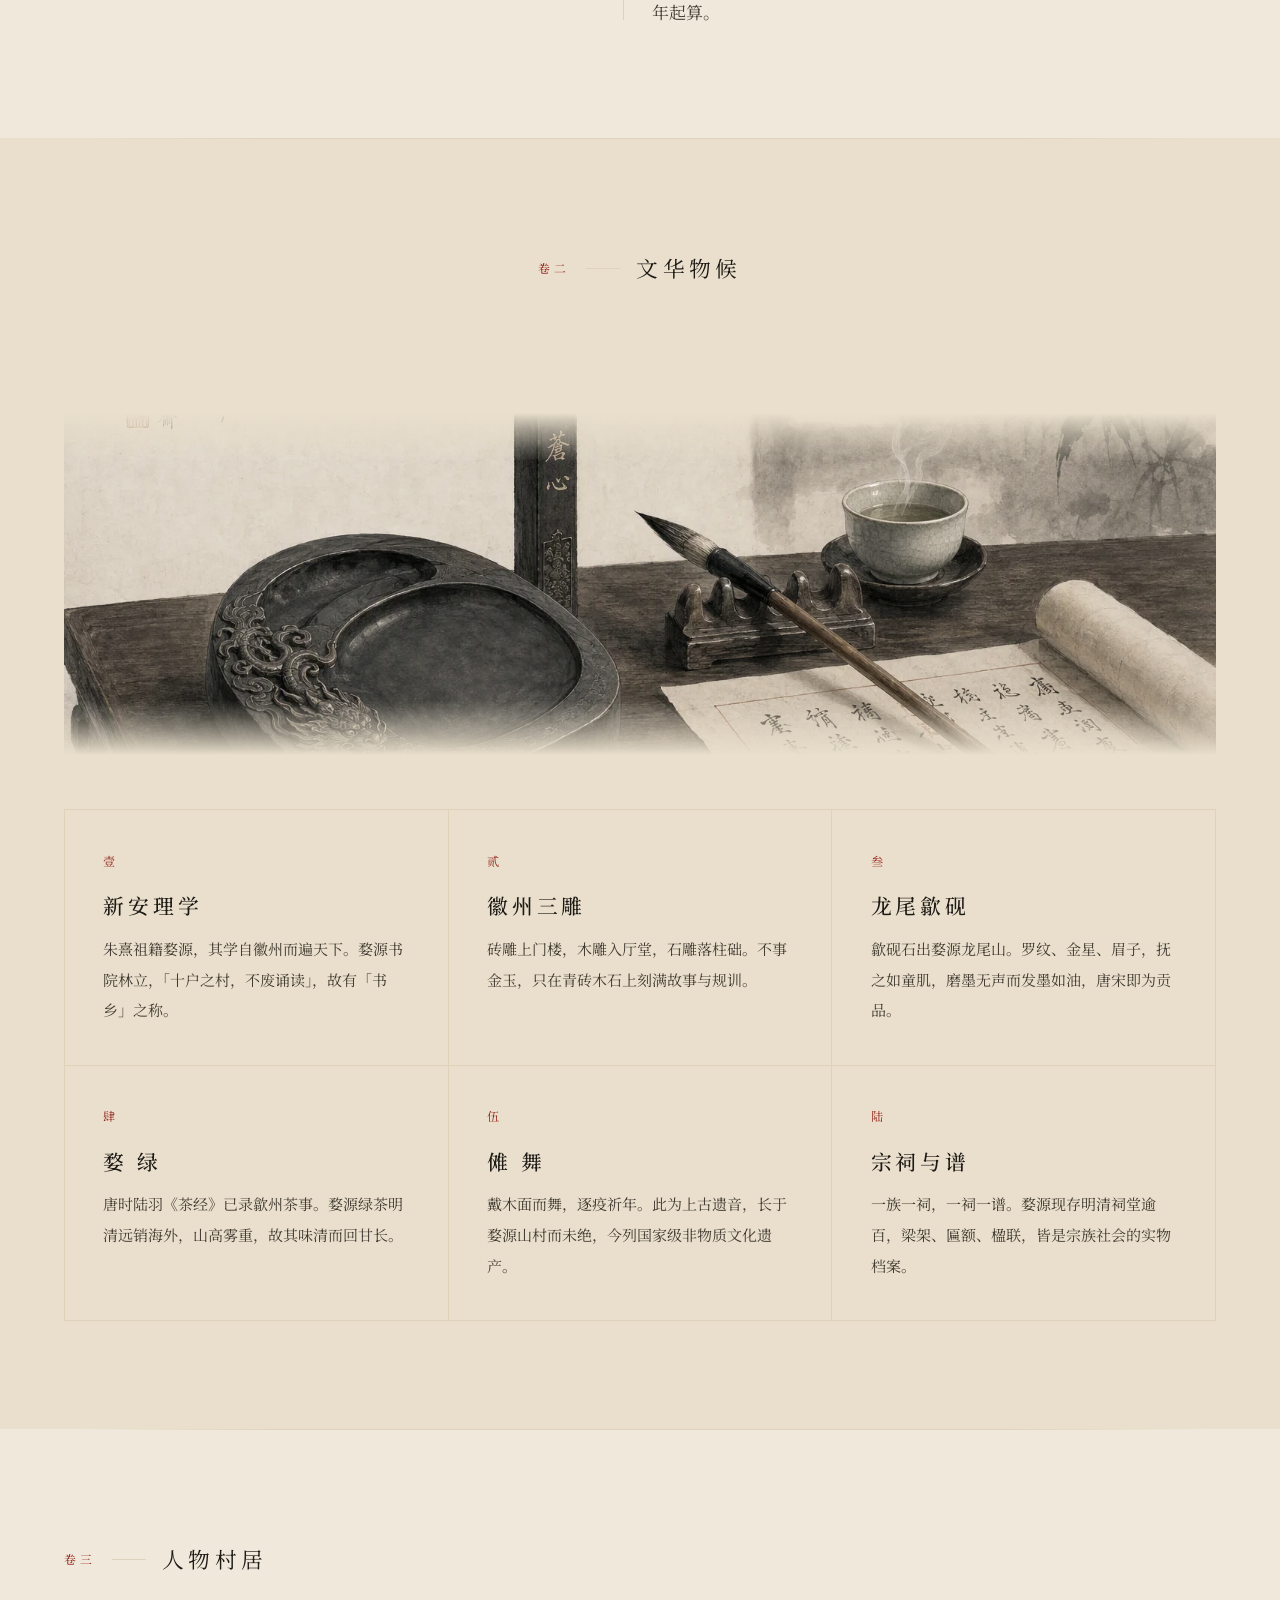
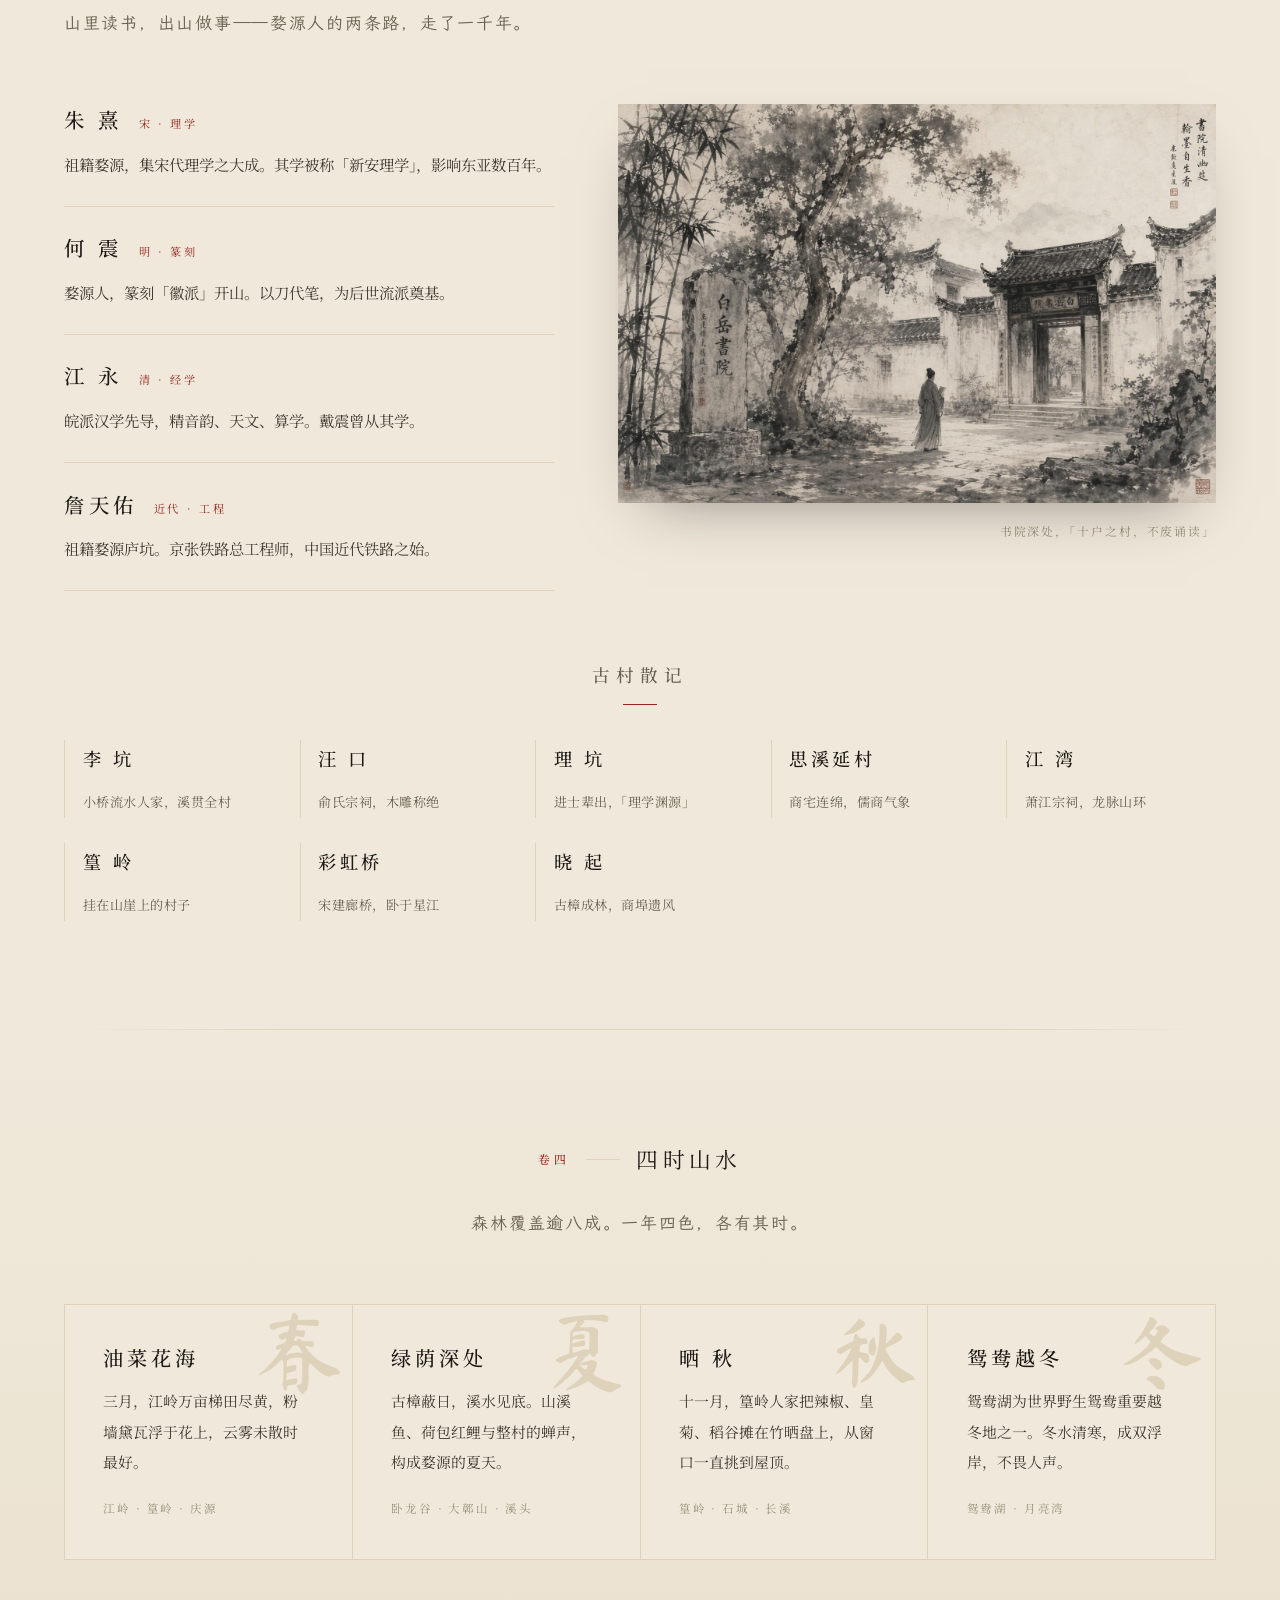
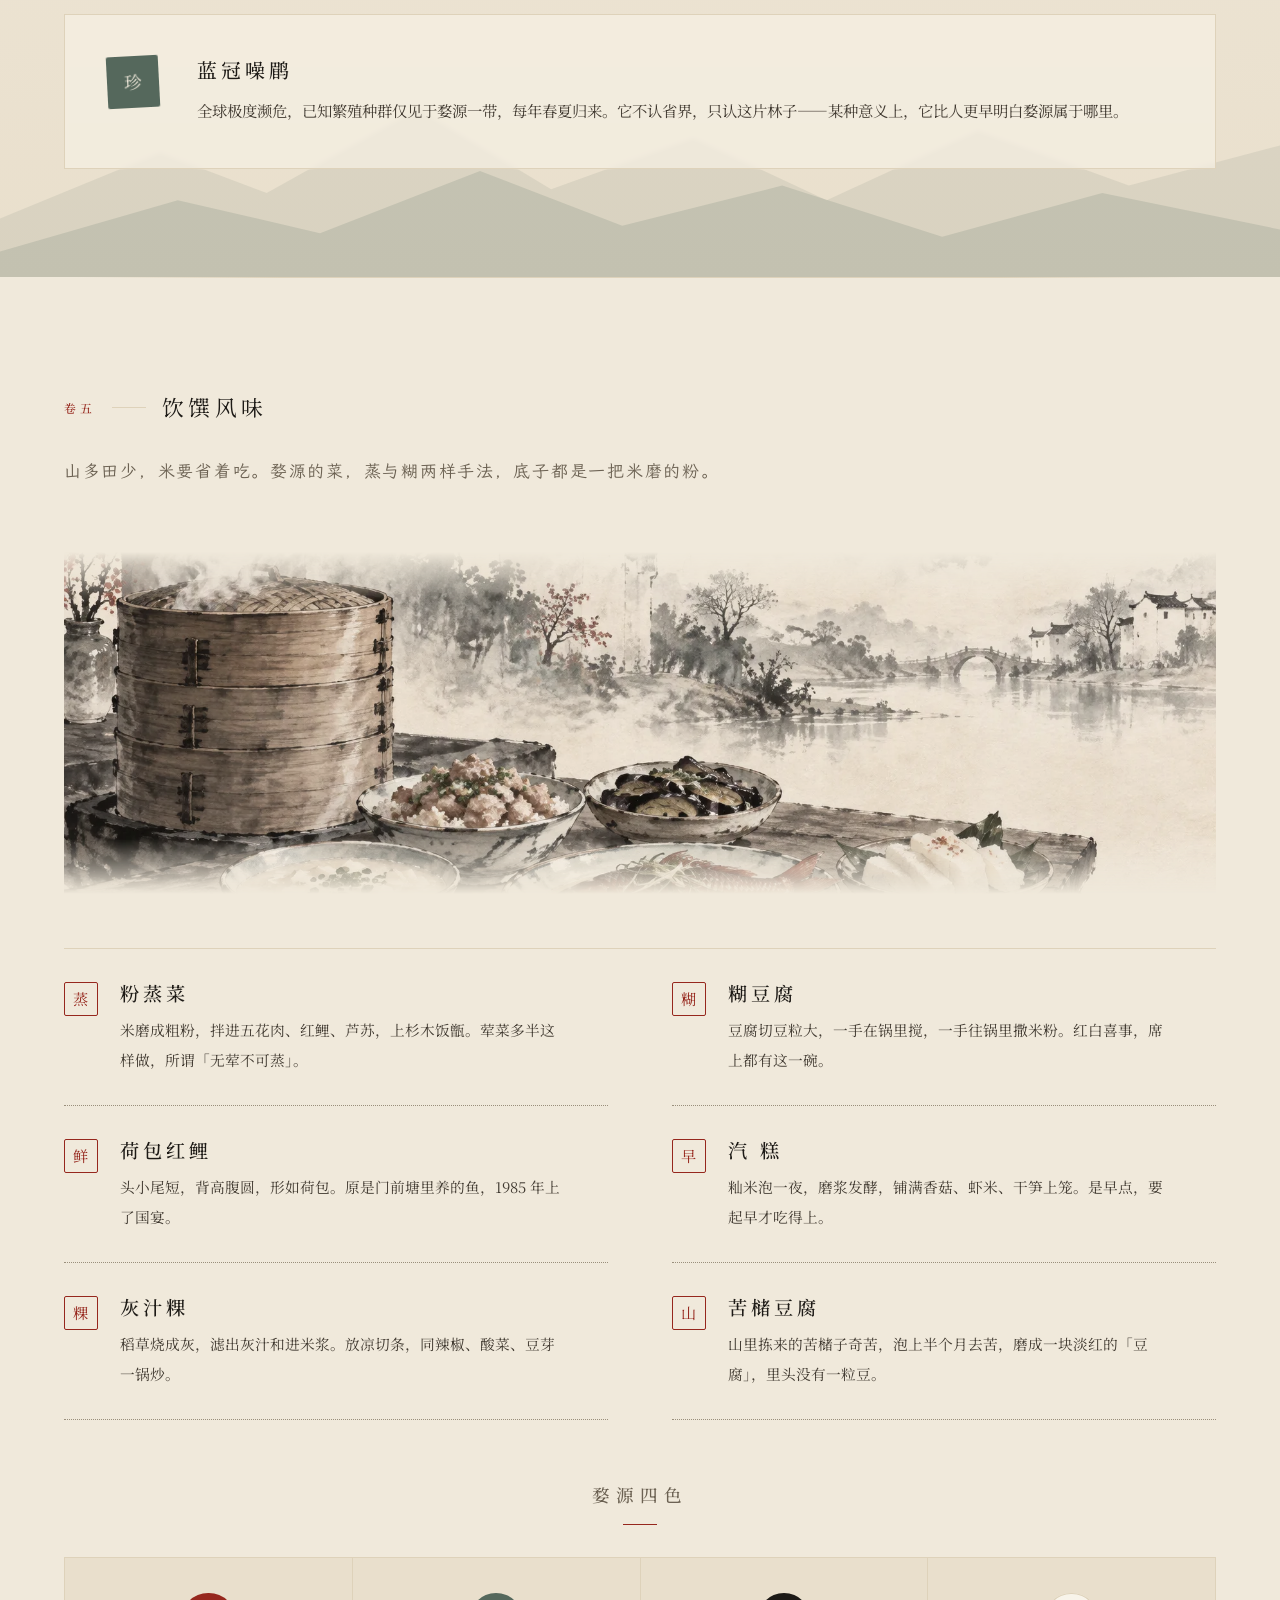
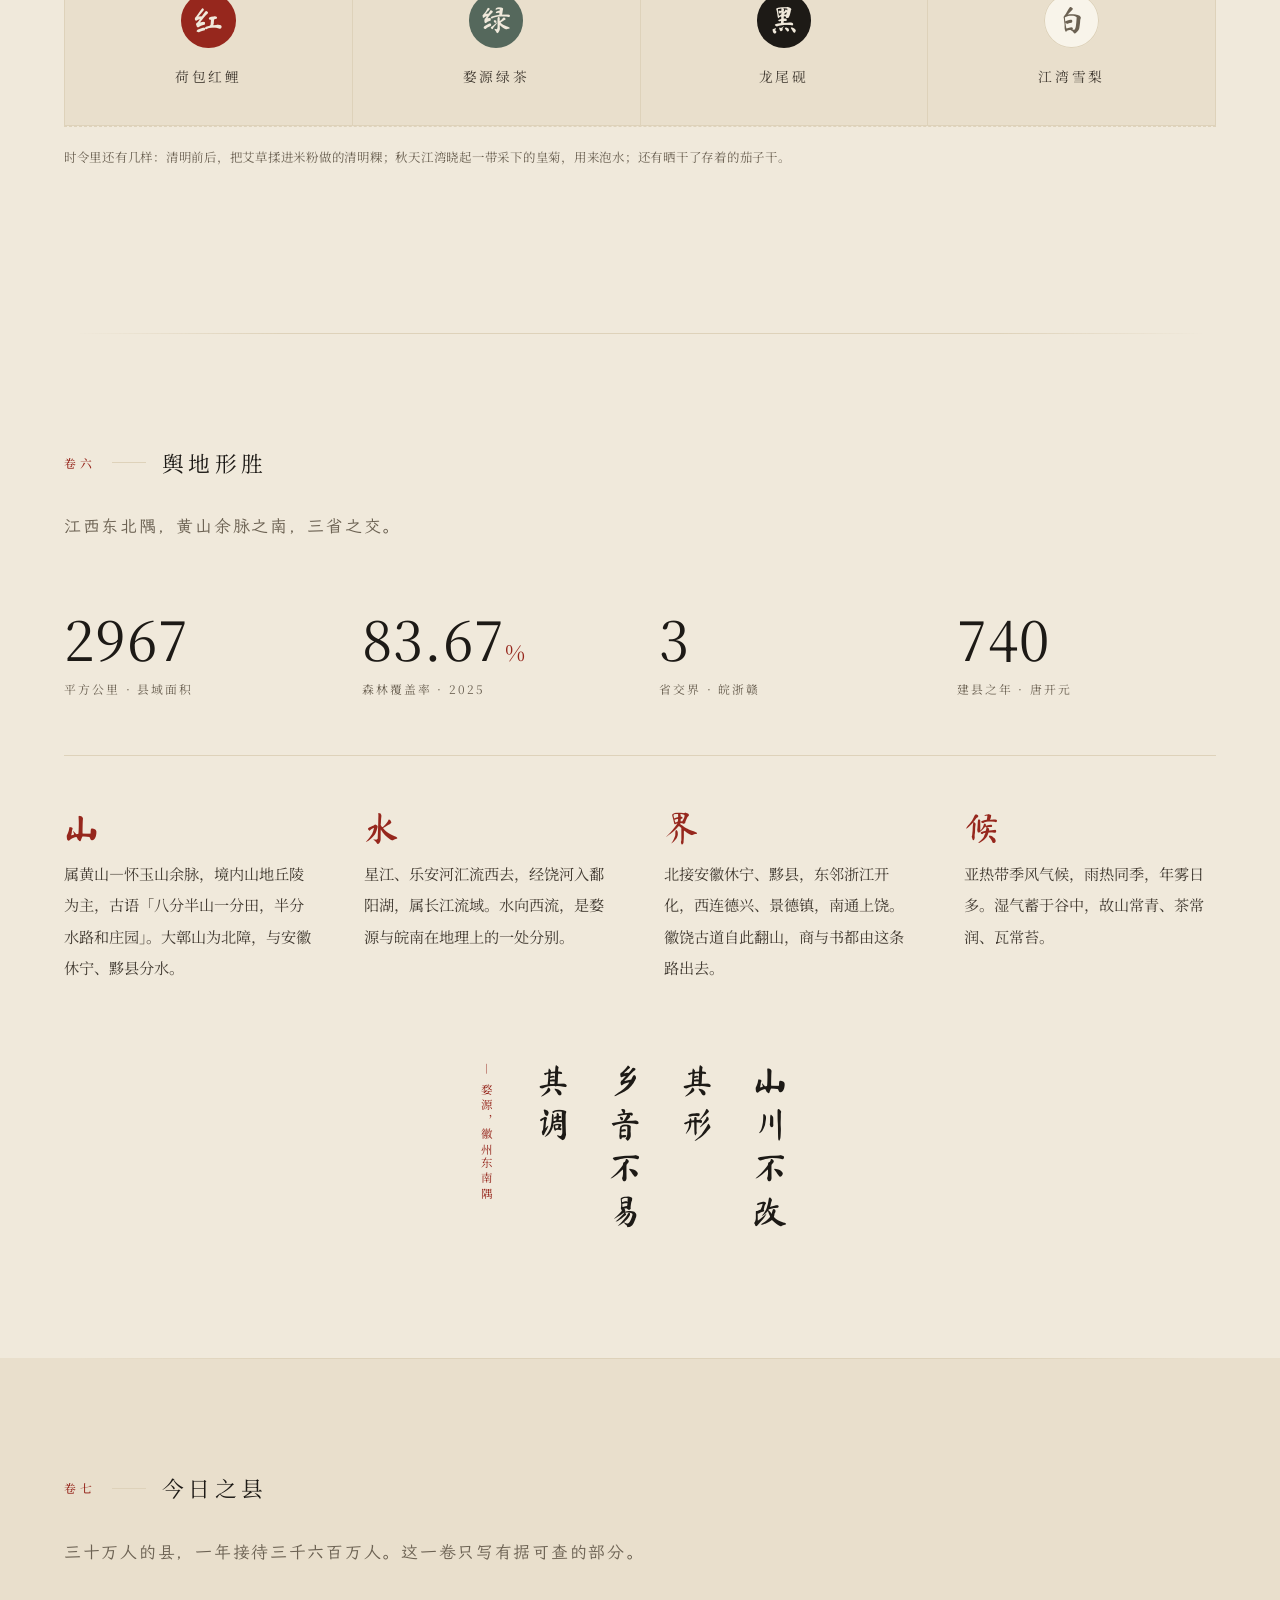
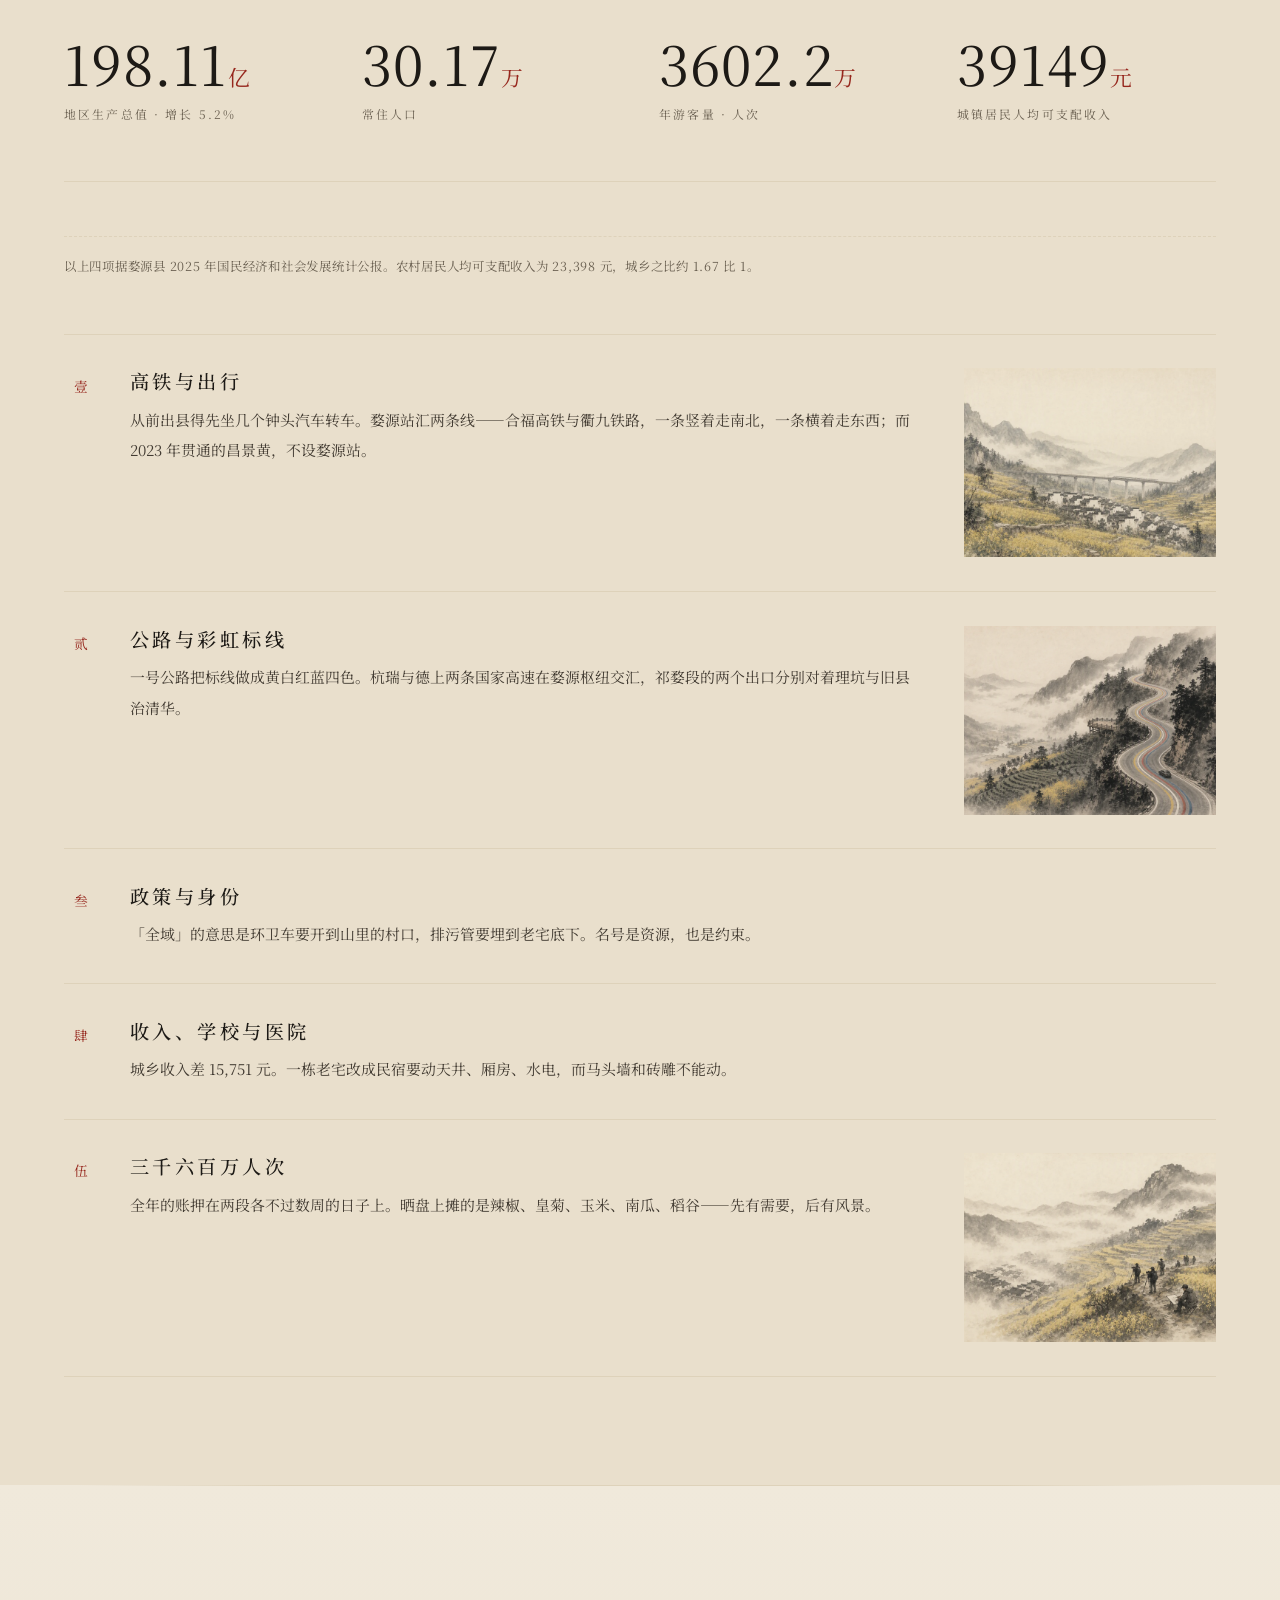
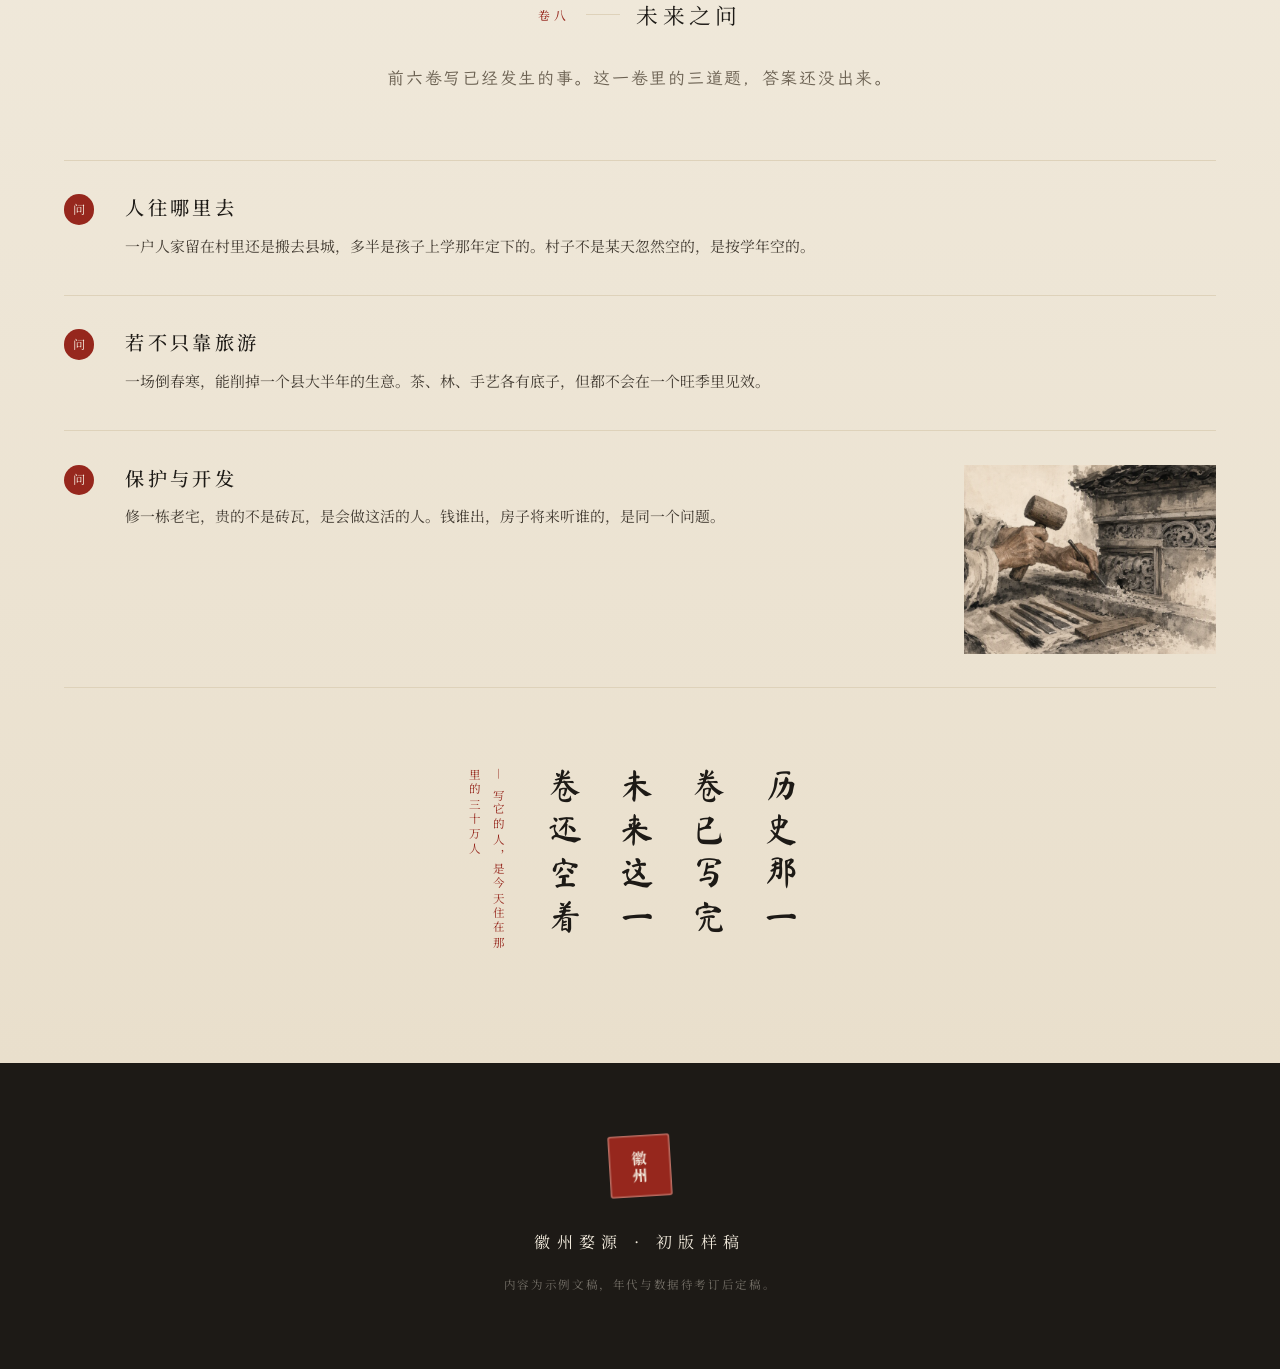
==== commit b41abeeb: "新增卷五「饮馔风味」：六道婺源吃食的详情与婺源四色 婺源菜以蒸与糊为两大手法，底子都是米磨的粉，这一卷围绕它展开：粉蒸 菜、糊豆腐、荷包红鲤、汽糕、灰汁粿、苦槠豆腐各写一篇，做法与说法取 自人民日报、" ====
--- a/index.html
+++ b/index.html
@@ -20,9 +20,10 @@
     <li><a href="#wen" data-label="二"><span class="sidenav__tick"></span><span class="sidenav__txt">文华物候</span></a></li>
     <li><a href="#ren" data-label="三"><span class="sidenav__tick"></span><span class="sidenav__txt">人物村居</span></a></li>
     <li><a href="#zi" data-label="四"><span class="sidenav__tick"></span><span class="sidenav__txt">四时山水</span></a></li>
-    <li><a href="#di" data-label="五"><span class="sidenav__tick"></span><span class="sidenav__txt">舆地形胜</span></a></li>
-    <li><a href="#jin" data-label="六"><span class="sidenav__tick"></span><span class="sidenav__txt">今日之县</span></a></li>
-    <li><a href="#lai" data-label="七"><span class="sidenav__tick"></span><span class="sidenav__txt">未来之问</span></a></li>
+    <li><a href="#yin" data-label="五"><span class="sidenav__tick"></span><span class="sidenav__txt">饮馔风味</span></a></li>
+    <li><a href="#di" data-label="六"><span class="sidenav__tick"></span><span class="sidenav__txt">舆地形胜</span></a></li>
+    <li><a href="#jin" data-label="七"><span class="sidenav__tick"></span><span class="sidenav__txt">今日之县</span></a></li>
+    <li><a href="#lai" data-label="八"><span class="sidenav__tick"></span><span class="sidenav__txt">未来之问</span></a></li>
   </ol>
 </nav>
 
@@ -259,11 +260,82 @@
   </div>
 </section>
 
-<!-- 卷五 地理 -->
+<!-- 卷五 饮馔 -->
+<section class="chapter chapter--yin" id="yin">
+  <div class="wrap">
+    <div class="ch-head">
+      <div class="ch-mark reveal"><b>卷五</b><i></i><span>饮馔风味</span></div>
+      <p class="ch-lede reveal">山多田少，米要省着吃。婺源的菜，蒸与糊两样手法，底子都是一把米磨的粉。</p>
+    </div>
+
+    <figure class="banner reveal">
+      <img src="assets/images/food.webp" alt="水墨画：灶台上冒着热气的蒸笼，桌上摆着粉蒸肉、粉蒸茄子、红鲤、糊豆腐与米糕，窗外是白墙黛瓦与远山" loading="lazy">
+    </figure>
+
+    <div class="menu">
+      <a class="dish reveal" href="detail.html?id=food.zhengcai">
+        <span class="dish__tag">蒸</span>
+        <div class="dish__body">
+          <h3>粉蒸菜</h3>
+          <p>米磨成粗粉，拌进五花肉、红鲤、芦苏，上杉木饭甑。荤菜多半这样做，所谓「无荤不可蒸」。</p>
+        </div>
+      </a>
+      <a class="dish reveal" href="detail.html?id=food.hudoufu">
+        <span class="dish__tag">糊</span>
+        <div class="dish__body">
+          <h3>糊豆腐</h3>
+          <p>豆腐切豆粒大，一手在锅里搅，一手往锅里撒米粉。红白喜事，席上都有这一碗。</p>
+        </div>
+      </a>
+      <a class="dish reveal" href="detail.html?id=food.hongli">
+        <span class="dish__tag">鲜</span>
+        <div class="dish__body">
+          <h3>荷包红鲤</h3>
+          <p>头小尾短，背高腹圆，形如荷包。原是门前塘里养的鱼，1985 年上了国宴。</p>
+        </div>
+      </a>
+      <a class="dish reveal" href="detail.html?id=food.qigao">
+        <span class="dish__tag">早</span>
+        <div class="dish__body">
+          <h3>汽 糕</h3>
+          <p>籼米泡一夜，磨浆发酵，铺满香菇、虾米、干笋上笼。是早点，要起早才吃得上。</p>
+        </div>
+      </a>
+      <a class="dish reveal" href="detail.html?id=food.huizhiguo">
+        <span class="dish__tag">粿</span>
+        <div class="dish__body">
+          <h3>灰汁粿</h3>
+          <p>稻草烧成灰，滤出灰汁和进米浆。放凉切条，同辣椒、酸菜、豆芽一锅炒。</p>
+        </div>
+      </a>
+      <a class="dish reveal" href="detail.html?id=food.kuzhu">
+        <span class="dish__tag">山</span>
+        <div class="dish__body">
+          <h3>苦槠豆腐</h3>
+          <p>山里拣来的苦槠子奇苦，泡上半个月去苦，磨成一块淡红的「豆腐」，里头没有一粒豆。</p>
+        </div>
+      </a>
+    </div>
+
+    <div class="sise reveal">
+      <h3 class="sise__t">婺源四色</h3>
+      <div class="sise__row">
+        <a class="se se--red" href="detail.html?id=food.hongli"><b class="se__c">红</b><span>荷包红鲤</span></a>
+        <a class="se se--green" href="detail.html?id=culture.wulv"><b class="se__c">绿</b><span>婺源绿茶</span></a>
+        <a class="se se--black" href="detail.html?id=culture.yanshi"><b class="se__c">黑</b><span>龙尾砚</span></a>
+        <div class="se se--white"><b class="se__c">白</b><span>江湾雪梨</span></div>
+      </div>
+    </div>
+
+    <p class="datanote datanote--end reveal">时令里还有几样：清明前后，把艾草揉进米粉做的清明粿；秋天江湾晓起一带采下的皇菊，用来泡水；还有晒干了存着的茄子干。</p>
+  </div>
+</section>
+
+<!-- 卷六 地理 -->
 <section class="chapter chapter--di" id="di">
   <div class="wrap">
     <div class="ch-head">
-      <div class="ch-mark reveal"><b>卷五</b><i></i><span>舆地形胜</span></div>
+      <div class="ch-mark reveal"><b>卷六</b><i></i><span>舆地形胜</span></div>
       <p class="ch-lede reveal">江西东北隅，黄山余脉之南，三省之交。</p>
     </div>
 
@@ -300,11 +372,11 @@
   </div>
 </section>
 
-<!-- 卷六 今日 -->
+<!-- 卷七 今日 -->
 <section class="chapter chapter--jin" id="jin">
   <div class="wrap">
     <div class="ch-head">
-      <div class="ch-mark reveal"><b>卷六</b><i></i><span>今日之县</span></div>
+      <div class="ch-mark reveal"><b>卷七</b><i></i><span>今日之县</span></div>
       <p class="ch-lede reveal">三十万人的县，一年接待三千六百万人。这一卷只写有据可查的部分。</p>
     </div>
 
@@ -360,11 +432,11 @@
   </div>
 </section>
 
-<!-- 卷七 未来 -->
+<!-- 卷八 未来 -->
 <section class="chapter chapter--lai" id="lai">
   <div class="wrap">
     <div class="ch-head ch-head--center">
-      <div class="ch-mark reveal"><b>卷七</b><i></i><span>未来之问</span></div>
+      <div class="ch-mark reveal"><b>卷八</b><i></i><span>未来之问</span></div>
       <p class="ch-lede reveal">前六卷写已经发生的事。这一卷里的三道题，答案还没出来。</p>
     </div>
 
--- a/assets/css/styles.css
+++ b/assets/css/styles.css
@@ -506,7 +506,95 @@
 .rare p{ color:var(--ink-soft); font-size:.96rem; }
 
 /* ============================================================
-   卷五 地理
+   卷五 饮馔
+   ============================================================ */
+.chapter--yin{ background:var(--paper); }
+
+.menu{
+  display:grid; grid-template-columns:1fr;
+  column-gap:clamp(2rem,5vw,4.5rem);
+  border-top:1px solid var(--paper-deep);
+}
+@media (min-width:760px){ .menu{ grid-template-columns:repeat(2,1fr); } }
+
+.dish{
+  position:relative; display:flex; align-items:flex-start;
+  gap:clamp(1rem,2vw,1.4rem);
+  padding:clamp(1.4rem,2.6vw,1.9rem) 0;
+  border-bottom:1px dotted var(--ink-faint);
+  color:inherit;
+}
+/* 手法印：一枚朱砂小印，标出这道菜是蒸、是糊还是粿 */
+.dish__tag{
+  flex:none; display:grid; place-content:center;
+  width:2.1rem; height:2.1rem; margin-top:.15rem;
+  border:1px solid var(--cinnabar); border-radius:2px;
+  color:var(--cinnabar); font-size:.95rem; line-height:1;
+  transition:background .45s var(--ease), color .45s var(--ease);
+}
+.dish:hover .dish__tag,
+.dish:focus-visible .dish__tag{ background:var(--cinnabar); color:var(--paper); }
+.dish__body{ flex:1; min-width:0; padding-right:2.6rem; }
+.dish h3{
+  font-size:1.2rem; letter-spacing:.2em; margin-bottom:.5rem;
+  transition:color .4s var(--ease);
+}
+.dish:hover h3{ color:var(--cinnabar); }
+.dish p{ font-size:.92rem; color:var(--ink-soft); }
+.dish::after{
+  content:'阅 →';
+  position:absolute; right:0; top:clamp(1.6rem,2.8vw,2.1rem);
+  font-size:.66rem; letter-spacing:.22em; color:var(--cinnabar);
+  opacity:0; transform:translateX(-8px);
+  transition:opacity .4s var(--ease), transform .4s var(--ease);
+}
+.dish:hover::after,
+.dish:focus-visible::after{ opacity:1; transform:none; }
+
+.sise{ margin-top:clamp(3rem,7vh,5rem); }
+.sise__t{
+  font-size:1.1rem; letter-spacing:.34em; color:var(--ink-mid);
+  text-align:center; margin-bottom:2rem;
+}
+.sise__t::after{
+  content:""; display:block; width:34px; height:1px;
+  background:var(--cinnabar); margin:1rem auto 0;
+}
+.sise__row{
+  display:grid; gap:1px;
+  grid-template-columns:repeat(2,1fr);
+  background:var(--paper-deep); border:1px solid var(--paper-deep);
+}
+@media (min-width:700px){ .sise__row{ grid-template-columns:repeat(4,1fr); } }
+.se{
+  display:flex; flex-direction:column; align-items:center; gap:.9rem;
+  padding:clamp(1.6rem,3vw,2.2rem) 1rem;
+  background:var(--paper-warm); color:inherit;
+  transition:background .5s var(--ease);
+}
+a.se:hover{ background:var(--paper); }
+.se__c{
+  display:grid; place-content:center;
+  width:3.4rem; height:3.4rem; border-radius:50%;
+  font-family:var(--hand); font-weight:400; font-size:1.9rem; line-height:1;
+  color:var(--paper);
+  transition:transform .5s var(--ease);
+}
+a.se:hover .se__c{ transform:translateY(-3px); }
+.se span{ font-size:.86rem; letter-spacing:.2em; color:var(--ink-soft); }
+a.se:hover span{ color:var(--cinnabar); }
+.se--red   .se__c{ background:var(--cinnabar); }
+.se--green .se__c{ background:var(--celadon); }
+.se--black .se__c{ background:var(--ink); }
+.se--white .se__c{
+  background:#f8f4ea; color:var(--ink-mid);
+  box-shadow:inset 0 0 0 1px var(--paper-deep);
+}
+
+.datanote--end{ margin:clamp(2.4rem,5vh,3.4rem) 0 0; }
+
+/* ============================================================
+   卷六 地理
    ============================================================ */
 .figures{
   display:grid; gap:clamp(1.6rem,3vw,2.4rem);
@@ -561,6 +649,7 @@
 .js .reveal.is-in{ opacity:1; transform:none; }
 .timeline .reveal.is-in,
 .cards .reveal.is-in,
+.menu .reveal.is-in,
 .seasons .reveal.is-in{ transition-delay:var(--d,0s); }
 
 @media (prefers-reduced-motion:reduce){
@@ -616,7 +705,7 @@
 .vil:hover b{ color:var(--cinnabar); }
 
 /* ============================================================
-   卷六 今日 · 卷七 未来
+   卷七 今日 · 卷八 未来
    ============================================================ */
 .chapter--jin{ background:var(--paper-warm); }
 .chapter--lai{ background:linear-gradient(180deg,var(--paper),var(--paper-warm)); }
